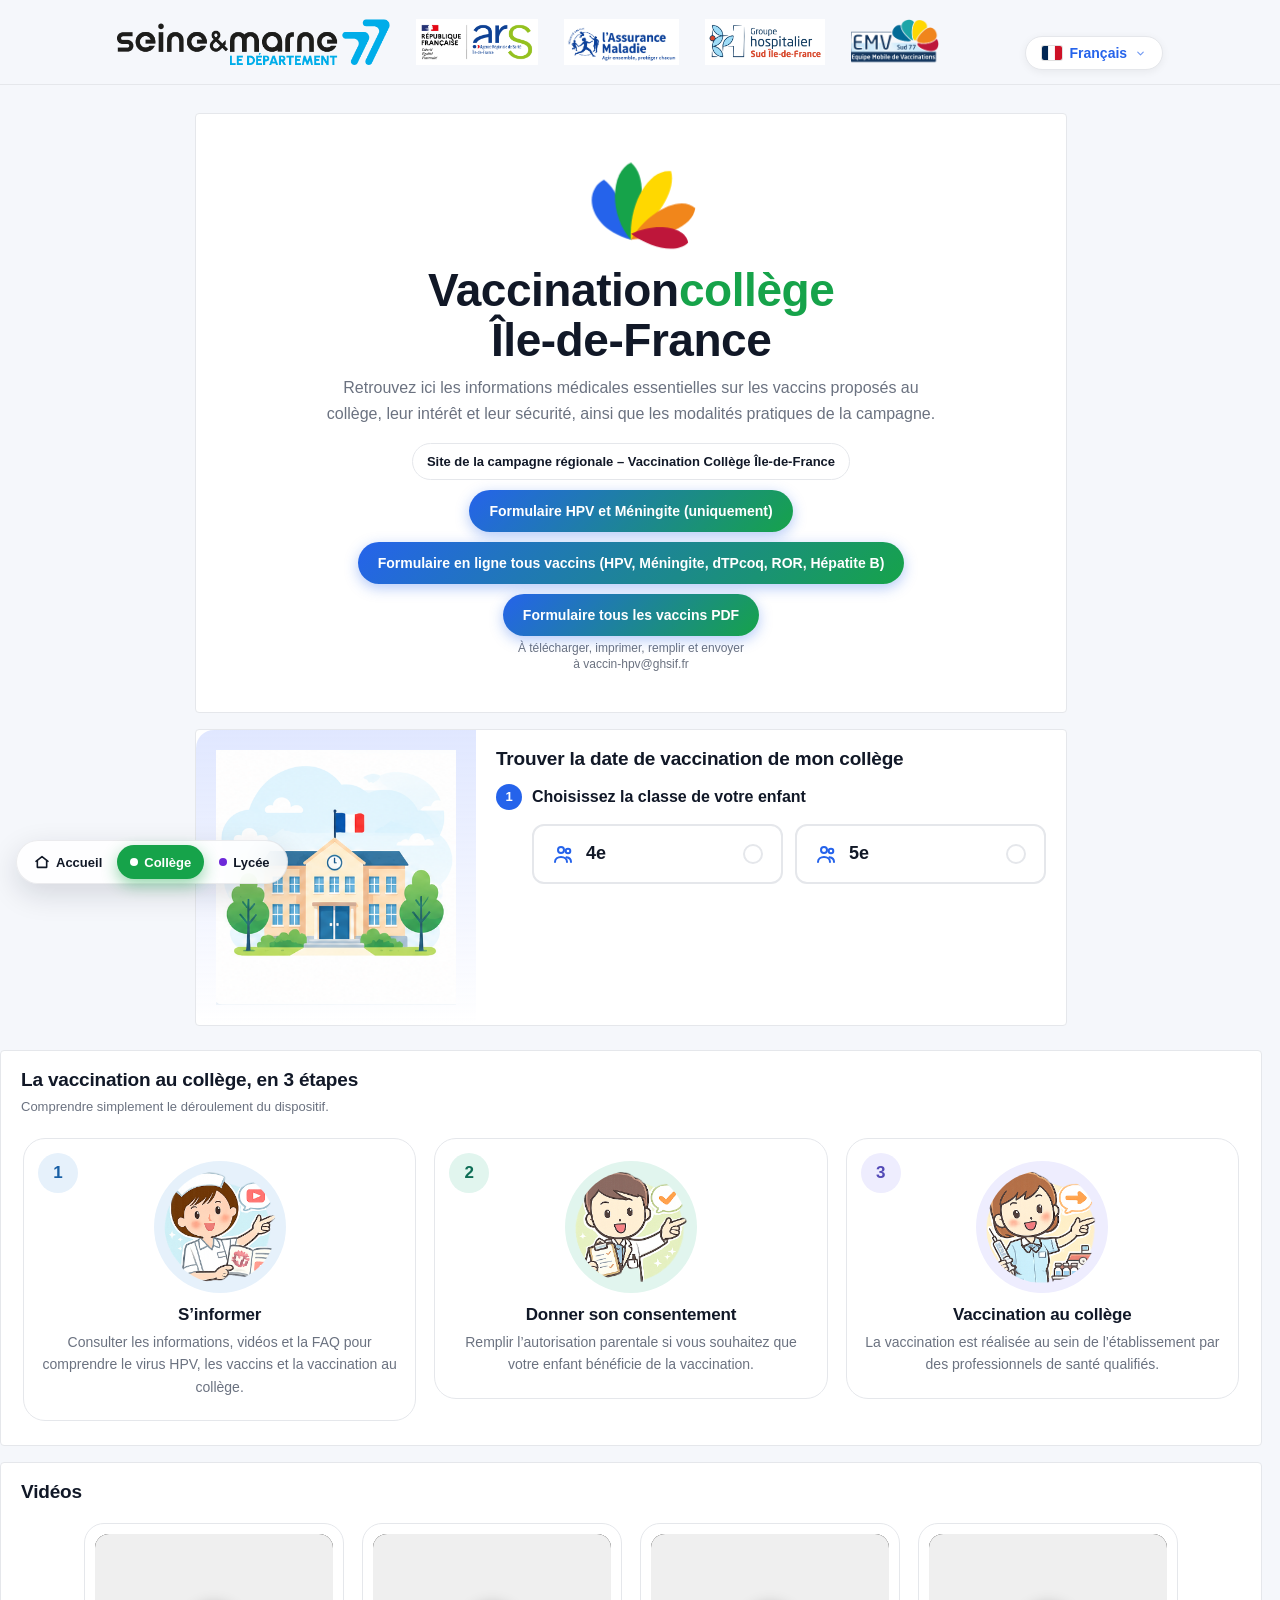
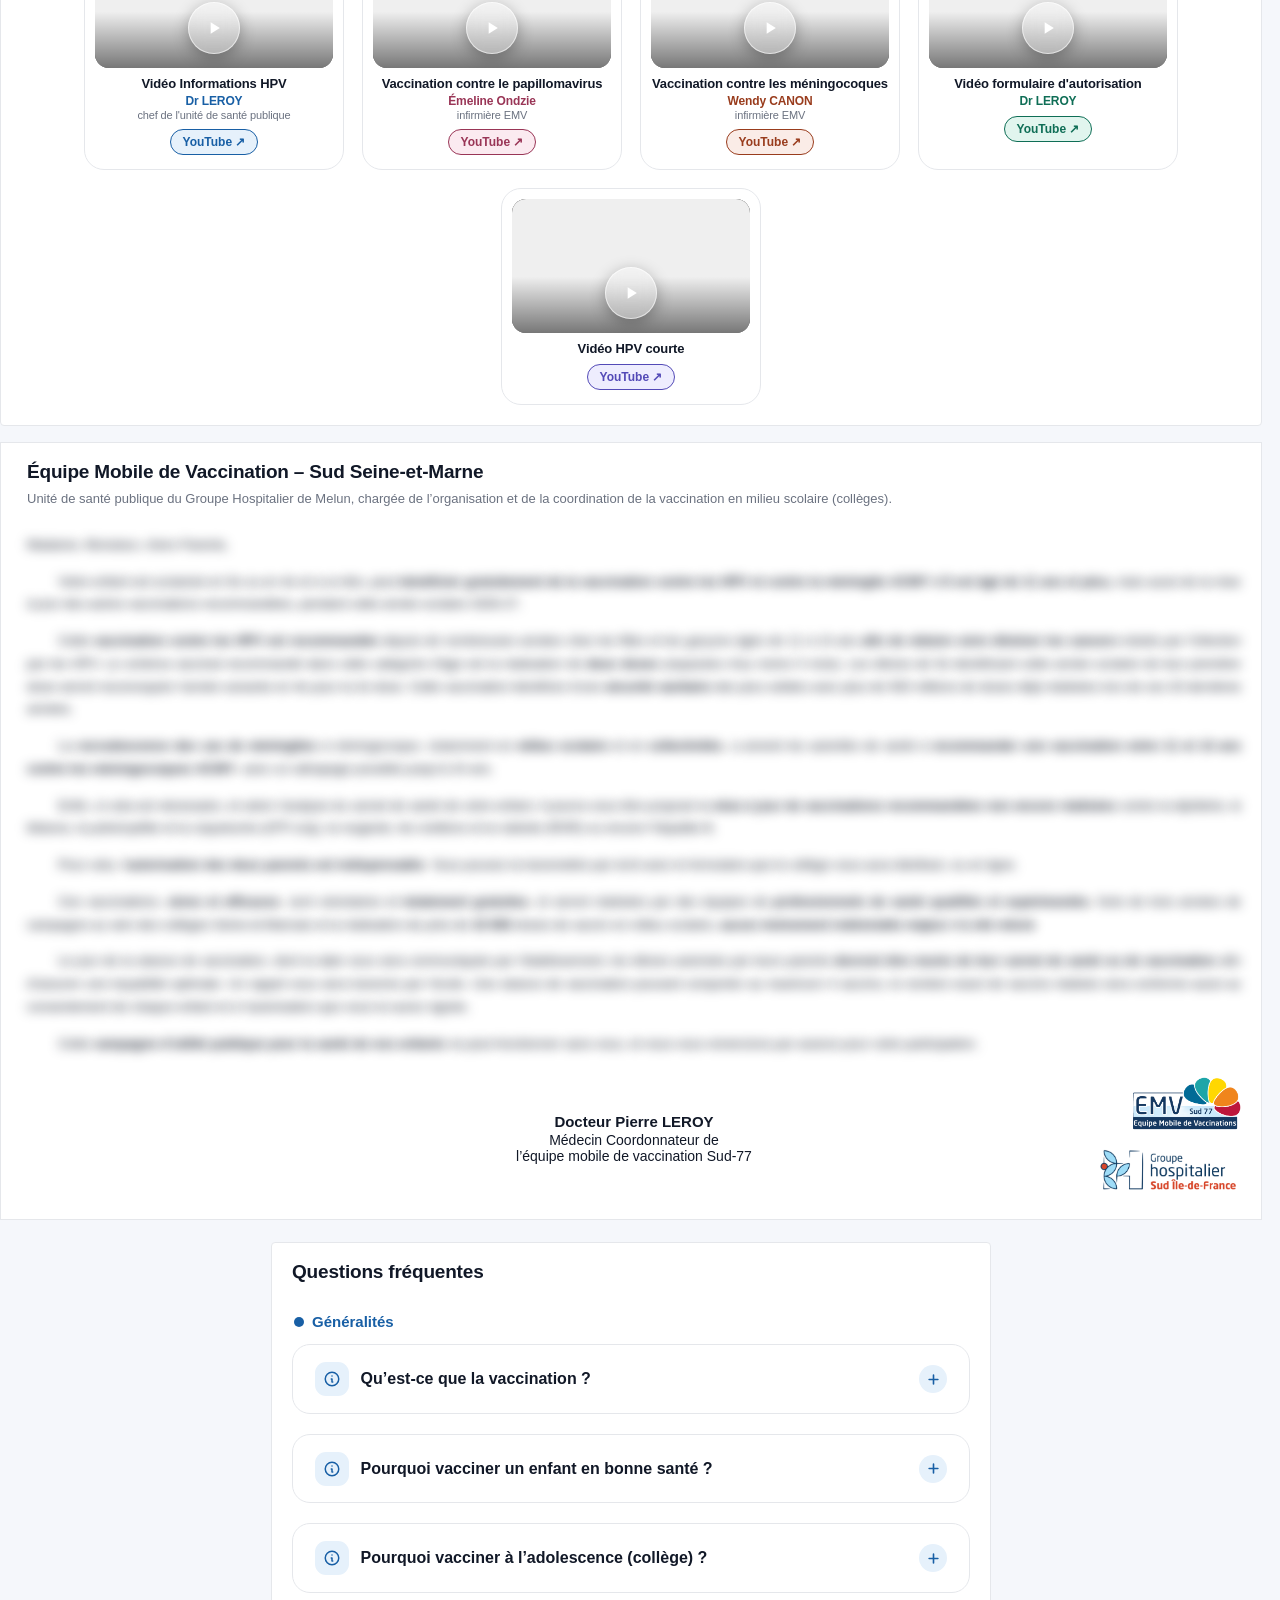
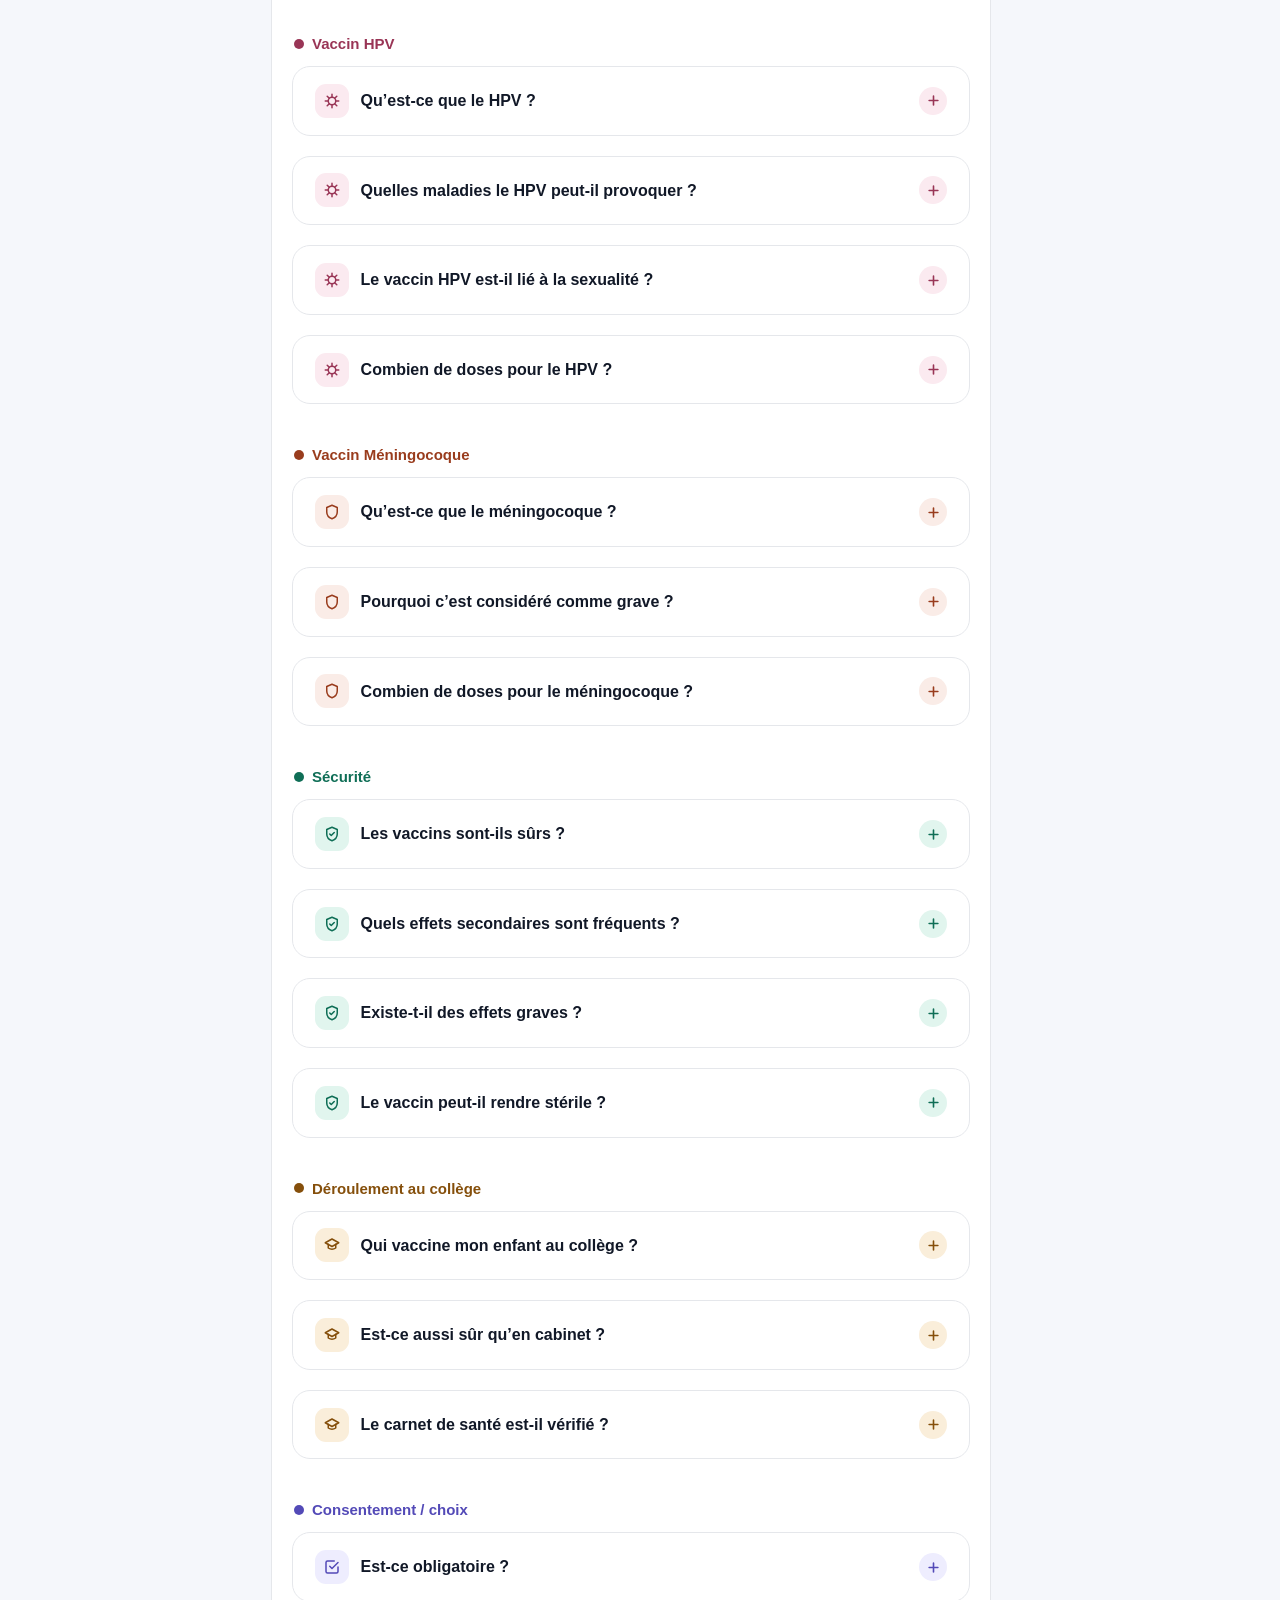
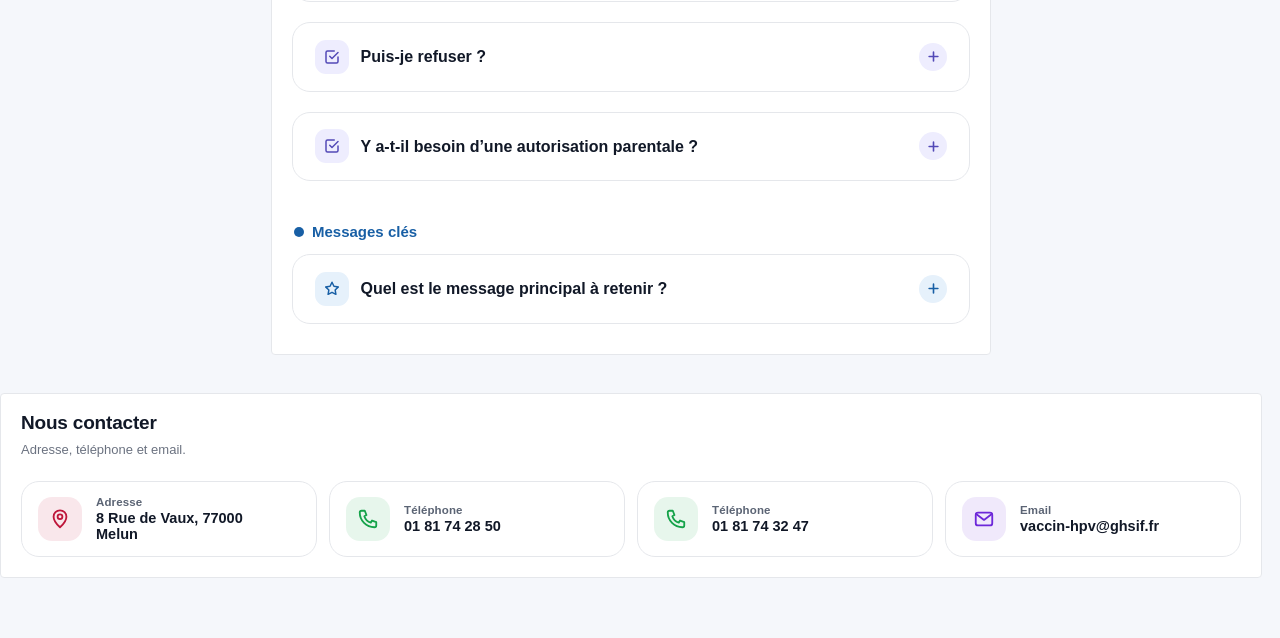
==== college/index.html @ de53e0af "maj" ====
<!DOCTYPE html>
<html lang="fr">
    <head>
        <meta charset="utf-8"/>
        <meta content="width=device-width, initial-scale=1" name="viewport"/>
        <title>Vaccination collège – Île-de-France</title>
        <meta name="description" content="Site officiel d’information de l’Équipe Mobile de Vaccination (EMV) – Campagne de vaccination en milieu scolaire (collèges) en Île-de-France. Ressources sanitaires, documents officiels et informations à destination des familles et des établissements."/>
        <meta name="keywords" content="vaccination, collège, santé publique, équipe mobile de vaccination, EMV, HPV, méningite, ARS, éducation nationale"/>
        <meta name="author" content="Équipe Mobile de Vaccination – Santé publique"/>
        <meta name="robots" content="index, follow"/>
        <meta name="category" content="Health"/>
        <meta name="classification" content="Public Health Information"/>
        <meta name="audience" content="Families, Educational institutions, Health professionals"/>
        <script src="../js/parcours.js?v=20261004-15" data-page="college"></script>
        <script src="../js/entete.js" defer></script>
        <script src="../js/langue.js?v=20261004-2"></script>
        <style>:root { --bg: #f5f7fb; --card: #ffffff; --text: #111827; --muted: #6b7280; --border: #e5e7eb; --primary: #2563eb; --primary-soft: #e0e7ff; --accent: #16a34a; --accent-soft: #dcfce7; --btn: #ffffff; --font-body: -apple-system, "Segoe UI", Roboto, "Helvetica Neue", Arial, sans-serif; --font-display: "Helvetica Neue", Arial, var(--font-body); --font: var(--font-body); } [data-theme="dark"] { --bg: #141c2f;  /* fond général un peu plus clair */ --card: #1a2238;  /* cartes légèrement relevées */ --text: #e5e7eb; --muted: #9ca3af; --border: #1f2937; --primary: #38bdf8; --primary-soft: #0c4a6e; --accent: #22c55e; --accent-soft: #052e1b; --btn: #020617; } body { background: var(--bg); color: var(--text); } .card, details, .search, .select { background: var(--card); color: var(--text); border-color: var(--border); } summary { color: var(--text); } .ans { color: #d1d5db; } .chip, .tag { background: #020617; border-color: var(--border); color: #cbd5f5; } .navItem:hover { background: #020617; border-color: rgba(56,189,248,.25); } .navItem.active { background: var(--primary-soft); border-color: rgba(56,189,248,.35); } .btn.primary { background: var(--primary); border-color: rgba(56,189,248,.45); } .btn.soft { background: var(--accent-soft); border-color: rgba(34,197,94,.35); color: #bbf7d0; } * { box-sizing: border-box; } body { margin: 0; font-family: var(--font); color: var(--text); background: var(--bg); } a { color: inherit; } .layout { display: flex; min-height: 100vh; } /* Sidebar */.sidebar { width: var(--sidebar); padding: 18px 14px; position: sticky; top: 0; height: 100vh; overflow: auto; border-right: 1px solid var(--border); background: linear-gradient(180deg, #ffffff 0%, #fbfcff 100%); } .brand { display: flex; align-items: center; gap: 10px; padding: 10px 10px 14px 10px; } .brandMark { width: 36px; height: 36px; border-radius: 12px; background: var(--primary-soft); display: grid; place-items: center; color: var(--primary); font-weight: 800; border: 1px solid rgba(47,91,255,.18); } .brandName { font-weight: 800; letter-spacing: .2px; } .navTitle { margin: 8px 10px 8px; font-size: 12px; letter-spacing: .08em; text-transform: uppercase; color: var(--muted); } .navList { display: flex; flex-direction: column; gap: 6px; padding: 0 6px 16px; } .navItem { border: 1px solid transparent; padding: 10px 10px; border-radius: 12px; cursor: pointer; color: #1f2937; display: flex; align-items: center; justify-content: space-between; gap: 10px; } .navItem:hover { background: #f4f7ff; border-color: rgba(47,91,255,.14); } .navItem.active { background: var(--primary-soft); border-color: rgba(47,91,255,.22); } .chip { font-size: 12px; padding: 2px 8px; border-radius: 999px; background: #f3f4f6; color: #374151; border: 1px solid var(--border); white-space: nowrap; } .footNote { padding: 12px 10px; color: var(--muted); font-size: 12px; border-top: 1px solid var(--border); margin-top: 10px; } /* Main */.main { flex: 1; padding: 18px; } .topbar { max-width: var(--max); margin: 0 auto 14px; display: flex; align-items: center; justify-content: center; gap: 12px; } .rightBar { display: flex; align-items: center; gap: 10px; flex-wrap: wrap; justify-content: center; } .burger { position: absolute; left: 18px; } .search { display: flex; align-items: center; gap: 10px; padding: 10px 12px; border: 1px solid var(--border); border-radius: 12px; background: #fff; min-width: 260px; } .search input { border: none; outline: none; width: 100%; font-size: 14px; } .container { max-width: var(--max); margin: 0 auto; } .hero { display: block; margin-bottom: 16px; } .card { background: var(--card); border: 1px solid var(--border); border-radius: var(--radius); box-shadow: var(--shadow); } .heroText { padding: 22px; } .kicker { display: inline-flex; align-items: center; gap: 8px; padding: 8px 12px; border-radius: 999px; background: var(--primary-soft); color: var(--primary); font-weight: 800; border: 1px solid rgba(47,91,255,.18); font-size: 12px; letter-spacing: .02em; } h1 { margin: 12px 0 10px; font-size: 46px; line-height: 1.08; letter-spacing: -.02em; } h1 .accent { color: var(--accent); } .subtitle { margin: 0; color: var(--muted); font-size: 16px; line-height: 1.55; max-width: 62ch; } .btnRow { display: flex; gap: 10px; flex-wrap: wrap; margin-top: 16px; justify-content: center; } .btn { display: inline-flex; align-items: center; justify-content: center; padding: 10px 14px; border-radius: 999px; border: 1px solid var(--border); background: #fff; text-decoration: none; font-weight: 800; font-size: 13px; cursor: pointer; transition: transform .05s ease; } .btn:hover { transform: translateY(-1px); } .btn.primary { background: var(--primary); border-color: rgba(47,91,255,.45); color: #fff; } .btn.soft { background: var(--accent-soft); border-color: rgba(255,138,0,.22); color: #7a3a00; } .heroArt { padding: 18px; position: relative; overflow: hidden; } .artBox { height: 100%; border-radius: 16px; background: radial-gradient(circle at 20% 20%, rgba(47,91,255,.15), transparent 45%),
                  radial-gradient(circle at 70% 30%, rgba(255,138,0,.18), transparent 55%),
                  linear-gradient(180deg, #ffffff 0%, #f6f8ff 100%); border: 1px solid rgba(17,24,39,.06); display: flex; align-items: center; justify-content: center; position: relative; min-height: 240px; } .artLabel { position: absolute; bottom: 14px; left: 14px; right: 14px; padding: 10px 12px; border-radius: 14px; background: rgba(255,255,255,.85); border: 1px solid rgba(17,24,39,.08); color: var(--muted); font-size: 12px; } .logoImg { height: 38px; max-width: 220px; object-fit: contain; filter: drop-shadow(0 2px 6px rgba(0,0,0,.12)); margin-bottom: 10px; } /* Sections */.grid { display: grid; grid-template-columns: 1fr; gap: 16px; } .sectionHead { padding: 18px 20px 0; } .sectionTitle { margin: 0; font-size: 16px; font-weight: 900; letter-spacing: .2px; } .sectionDesc { margin: 6px 0 0; color: var(--muted); font-size: 13px; line-height: 1.5; } .sectionBody { padding: 14px 20px 20px; } .resourceGroup { display: flex; flex-wrap: wrap; gap: 10px; } .note { margin-top: 10px; color: var(--muted); font-size: 12px; line-height: 1.55; white-space: pre-wrap; } /* FAQ */.faqMeta { display: flex; align-items: flex-start; justify-content: space-between; gap: 10px; flex-wrap: wrap; } .faqTitle { margin: 0; font-size: 18px; font-weight: 900; } .faqCount { color: var(--muted); font-size: 12px; margin-top: 6px; } .accordion { display: flex; flex-direction: column; gap: 10px; margin-top: 12px; } details { background: #fff; border: 1px solid var(--border); border-radius: 14px; padding: 12px 14px; } summary { cursor: pointer; list-style: none; font-weight: 850; display: flex; align-items: center; justify-content: space-between; gap: 10px; } summary::-webkit-details-marker { display: none; } .ans { color: #374151; font-size: 14px; line-height: 1.6; margin-top: 10px; white-space: pre-wrap; } .tagRow { display: flex; gap: 8px; flex-wrap: wrap; margin-top: 8px; } .tag { font-size: 12px; padding: 2px 8px; border-radius: 999px; background: #f3f4f6; border: 1px solid var(--border); color: #374151; } /* Mobile */.burger { display: none; padding: 10px 12px; border: 1px solid var(--border); border-radius: 12px; background: #fff; font-weight: 800; cursor: pointer; } @media (max-width: 980px){ .hero {  grid-template-columns: 1fr; }  h1 {  font-size: 38px; }  .sidebar {  position: fixed;  left: -320px;  top: 0;  bottom: 0;  z-index: 50;  transition: left .2s ease; }  .sidebar.open {  left: 0; }  .burger {  display: inline-flex; }  .search {  min-width: 200px; } } /* ===== UI adjustments (no sidebar, no search) ===== */.sidebar { display: none !important; } .burger { display: none !important; } .search { display: none !important; } .layout { grid-template-columns: 1fr !important; } .main { padding-left: 0 !important; } .select { padding: 12px 16px !important; border-radius: 14px !important; font-size: 15px !important; min-width: 180px; } /* ===== RTL languages support (Arabic, Pashto, Kurdish) ===== */.rtl { direction: rtl; text-align: right; } .rtl .hero, .rtl .card, .rtl .sectionBody, .rtl .sectionTitle, .rtl .sectionDesc, .rtl p, .rtl li, .rtl .faqQ, .rtl .faqA { text-align: right; } /* ===============================
   THEME FIX – A COLLER ICI
   =============================== */body { background: var(--bg); color: var(--text); } .card, details, .search, .select { background: var(--card) !important; color: var(--text) !important; border: 1px solid var(--border) !important; } summary { color: var(--text) !important; } .ans { color: var(--text) !important; } .btn { background: var(--btn) !important; color: var(--text) !important; border-color: var(--border) !important; } .btn.primary { background: var(--primary) !important; color: #ffffff !important; } .btn.soft { background: var(--accent-soft) !important; color: var(--accent) !important; } .chip, .tag { background: var(--primary-soft) !important; color: var(--text) !important; border-color: var(--border) !important; } details[open] { border-color: var(--primary) !important; } .artBox { background: linear-gradient(
    180deg,
    var(--card) 0%,
    var(--bg) 100%
  ) !important; } /* ===== CONTACT SECTION WIDE ===== */.contactWide { padding-top: 20px; } .contactGrid { display: grid; grid-template-columns: repeat(auto-fit, minmax(240px, 1fr)); gap: 16px; } .contactItem { display: flex; align-items: center; gap: 14px; padding: 18px 18px; border-radius: 18px; background: var(--card); border: 1px solid var(--border); color: var(--text); text-decoration: none; font-weight: 700; transition: background .15s ease, transform .12s ease, box-shadow .15s ease; box-shadow: 0 1px 3px rgba(0,0,0,.04); } .contactItem:hover { background: var(--primary-soft); transform: translateY(-2px); box-shadow: 0 8px 20px rgba(0,0,0,.08); } .contactIconBadge { width: 44px; height: 44px; min-width: 44px; border-radius: 50%; background: var(--primary-soft); display: flex; align-items: center; justify-content: center; flex-shrink: 0; } .contactLabel { display: block; font-size: 11px; font-weight: 700; text-transform: uppercase; letter-spacing: .04em; color: var(--muted); margin-bottom: 2px; } .contactIcon { font-size: 20px; } .contactText { line-height: 1.35; } /* ===== SCHÉMA : Vaccination en 3 étapes ===== */.stepsContainer { display: flex; flex-direction: column; gap: 14px; } .stepItem { display: flex; align-items: flex-start; gap: 14px; padding: 16px; border-radius: 16px; background: var(--card); border: 1px solid var(--border); } /* ===== VISIBILITÉ FORCÉE DES ÉTAPES ===== */.stepItem { background: var(--card) !important; opacity: 1 !important; } .stepItem:hover { background: var(--primary-soft); cursor: pointer; } .stepNumber { width: 36px; height: 36px; border-radius: 999px; background: var(--primary); color: #fff; font-weight: 900; display: flex; align-items: center; justify-content: center; flex-shrink: 0; } .stepTitle { font-weight: 900; font-size: 15px; margin-bottom: 4px; } .stepText { font-size: 13px; line-height: 1.5; color: var(--muted); } /* ===== AFFICHAGE DES BOUTONS PAR ÉTAPE ===== */.stepTextWrap { flex: 1; min-width: 0; }
.stepActions {
  max-height: 0;
  overflow: hidden;
  opacity: 0;
  margin-top: 12px;
  padding: 14px;
  border-radius: 14px;
  background: var(--card);
  border: 1px solid var(--border);
  transition: max-height .35s ease, opacity .3s ease;
}
.stepActions.active { opacity: 1; }
.stepActions .resourceGroup { display: flex; flex-wrap: wrap; gap: 10px; } /* ===== HERO CENTRÉ (titre, texte, boutons) ===== */.heroText { text-align: center; } .heroText .btnRow { justify-content: center; } #heroBtns { flex-direction: column; align-items: center; } .heroText .kicker { margin-left: auto; margin-right: auto; } /* ===== HERO : centrage du sous-titre ===== */#heroSubtitle { text-align: center; margin-left: auto; margin-right: auto; max-width: 70ch; } /* ===== MASQUAGE DES BOUTONS DANS INTRO ===== */#introBody .resourceGroup, #introBody .btn { display: none !important; } /* ===== MASQUAGE TITRE MÉNINGITE DANS INTRO ===== */#introBody > div[style*="font-weight"] { display: none !important; } /* ===== PULSE VISUEL DES ÉTAPES (INCITATION AU CLIC) ===== */.stepItem { position: relative; transition: box-shadow 0.3s ease, transform 0.3s ease; } .stepItem.pulse { box-shadow: 0 0 0 0 rgba(56, 189, 248, 0.6); animation: stepPulse 1.2s ease-out; } @keyframes stepPulse { 0% {  box-shadow: 0 0 0 0 rgba(56, 189, 248, 0.6);  transform: scale(1); }  60% {  box-shadow: 0 0 0 10px rgba(56, 189, 248, 0);  transform: scale(1.015); }  100% {  box-shadow: 0 0 0 0 rgba(56, 189, 248, 0);  transform: scale(1); } } /* ===== AJUSTEMENT MOBILE ===== */@media (max-width: 768px) { .stepItem.pulse {  animation-duration: 1.4s; } } /* ===== FIX TAILLE + POSITION ICONES ÉTAPES ===== */.stepItem { display: flex; align-items: flex-start; gap: 14px; } .stepIllustration { width: 56px; height: 56px; min-width: 56px; max-width: 56px; object-fit: contain; flex-shrink: 0; }
.stepIllustration {
  width: 56px;
  height: 56px;
  min-width: 56px;
  max-width: 56px;
  object-fit: contain;
  flex-shrink: 0;
}

/* ===== AUTORISER LA BARRE DE RECHERCHE PLANNING ===== */
#scheduleSearchSection .search {
  display: flex !important;
}
/* ===== BARRE DE RECHERCHE PLANNING – STYLE PILULE ===== */
#scheduleSearchSection .search {
  padding: 16px 22px !important;
  border-radius: 999px !important;
  min-height: 56px;
  box-shadow: 0 4px 14px rgba(0,0,0,0.06);
}

#scheduleSearchSection .search input {
  font-size: 16px;
  padding: 6px 0;
}

/* ===== MASQUAGE TEMPORAIRE DU TOGGLE THÈME ===== */
#themeToggle {
  display: none !important;
}
/* ===== FIX NUMÉROS TÉLÉPHONE EN RTL ===== */
.rtl .contactItem,
.rtl .contactItem * {
  direction: ltr !important;
  unicode-bidi: isolate;
  text-align: left;
}

/* ===== BARRE DE PROGRESSION DE DÉFILEMENT ===== */
#scrollProgress {
  position: fixed;
  top: 0;
  left: 0;
  height: 3px;
  width: 0%;
  background: var(--primary);
  z-index: 9999;
  transition: width .12s linear;
}

/* ===== APPARITION AU DÉFILEMENT ===== */
.reveal {
  opacity: 0;
  transform: translateY(18px);
  transition: opacity .6s ease, transform .6s ease;
}
.reveal.visible {
  opacity: 1;
  transform: none;
}

/* ===== SURVOL RENFORCÉ BOUTONS / CARTES / LANGUES ===== */
.btn { transition: transform .15s ease, box-shadow .15s ease; }
.btn:hover { transform: translateY(-3px); box-shadow: 0 8px 20px rgba(0,0,0,.14); }

/* ===== BOUTON ANIMÉ : FORMULAIRE D'AUTORISATION EN LIGNE ===== */
.btn-cta-animated {
  background: linear-gradient(135deg, var(--primary), var(--accent)) !important;
  color: #fff !important;
  border: none !important;
  font-size: 14px !important;
  padding: 13px 20px !important;
  box-shadow: 0 4px 14px rgba(37,99,235,.35);
  animation: ctaPulse 2.2s ease-in-out infinite;
  position: relative;
}
.btn-cta-animated:hover {
  animation-play-state: paused;
  transform: translateY(-3px) scale(1.03);
  box-shadow: 0 10px 24px rgba(37,99,235,.45);
}
@keyframes ctaPulse {
  0%, 100% { box-shadow: 0 4px 14px rgba(37,99,235,.35), 0 0 0 0 rgba(37,99,235,.35); }
  50% { box-shadow: 0 4px 18px rgba(37,99,235,.45), 0 0 0 8px rgba(37,99,235,0); }
}
@media (prefers-reduced-motion: reduce) {
  .btn-cta-animated { animation: none; }
}
.card { transition: box-shadow .3s ease; }
.card:hover { box-shadow: 0 10px 28px rgba(0,0,0,.08); }

/* ===== TRANSITION DOUCE AU CHANGEMENT DE LANGUE ===== */
.main { transition: opacity .22s ease; }
.main.langFade { opacity: .15; }

/* ===== FRISE DE PROGRESSION DES 3 ÉTAPES ===== */
.stepsContainer { position: relative; }
.stepsContainer::before {
  content: '';
  position: absolute;
  left: 104px;
  top: 34px;
  bottom: 34px;
  width: 2px;
  background: var(--border);
  transform: scaleY(0);
  transform-origin: top;
  transition: transform 1s ease;
  z-index: 0;
}
.stepsContainer.lineDrawn::before { transform: scaleY(1); }
.stepNumber { position: relative; z-index: 1; }
.stepItem:hover { animation: stepPulse .6s ease-out; }

/* ===== COCHE DE PROGRESSION SUR ÉTAPE OUVERTE ===== */
.stepItem.done .stepNumber { background: var(--accent); }
.stepItem.done .stepNumber::after {
  content: '✓';
  position: absolute;
  top: -6px;
  right: -6px;
  width: 16px;
  height: 16px;
  border-radius: 999px;
  background: #fff;
  color: var(--accent);
  font-size: 10px;
  font-weight: 900;
  display: flex;
  align-items: center;
  justify-content: center;
  box-shadow: 0 1px 4px rgba(0,0,0,.25);
  animation: popIn .3s ease;
}
@keyframes popIn { from { transform: scale(0); opacity: 0; } to { transform: scale(1); opacity: 1; } }

/* ===== ACCORDÉON FAQ FLUIDE ===== */
.accordion { align-items: flex-start; }
.accordion details { width: auto; max-width: 100%; min-width: 260px; }
.accordion .chev {
  display: inline-block;
  transition: transform .25s ease;
  margin-left: 8px;
}
.accordion details[open] .chev { transform: rotate(180deg); }
.accordion .ans {
  max-height: 0;
  overflow: hidden;
  opacity: 0;
  margin-top: 10px;
  transition: max-height .35s ease, opacity .3s ease;
}
.accordion .ans.open { opacity: 1; }
.accordion .ans { color: var(--muted) !important; font-weight: 400; }
.accordion summary { font-weight: 800; }
@keyframes searchHighlight {
  0% { background: var(--primary-soft); }
  100% { background: transparent; }
}
.accordion details.searchHit summary { animation: searchHighlight 1s ease; }

/* ===== VIDÉOS INTÉGRÉES (lecture directe, hébergées sur YouTube) ===== */
.videoGrid { display: flex; flex-wrap: wrap; gap: 18px; justify-content: center; }
.videoCard { width: 260px; text-align: center; }
.videoFrame {
  position: relative;
  width: 100%;
  border-radius: 14px;
  overflow: hidden;
  background: #000;
  box-shadow: 0 4px 14px rgba(0,0,0,.14);
}
.videoFrame { aspect-ratio: 16 / 9; }
.videoFrame iframe { position: absolute; inset: 0; width: 100%; height: 100%; border: 0; }
.videoThumb {
  position: absolute;
  inset: 0;
  width: 100%;
  height: 100%;
  border: 0;
  padding: 0;
  cursor: pointer;
  background-size: cover;
  background-position: center;
  display: flex;
  align-items: flex-end;
  justify-content: center;
  padding-bottom: 14px;
}
.videoThumb::before {
  content: '';
  position: absolute;
  inset: 0;
  background: linear-gradient(to top, rgba(0,0,0,.5) 0%, rgba(0,0,0,0) 42%);
}
.playGlass {
  position: relative;
  z-index: 1;
  width: 52px;
  height: 52px;
  border-radius: 999px;
  display: flex;
  align-items: center;
  justify-content: center;
  background: rgba(255,255,255,.25);
  backdrop-filter: blur(8px);
  -webkit-backdrop-filter: blur(8px);
  border: 1px solid rgba(255,255,255,.6);
  color: #fff;
  box-shadow: 0 4px 16px rgba(0,0,0,.3);
  transition: transform .15s ease, background-color .15s ease;
}
.videoThumb:hover .playGlass, .videoThumb:focus-visible .playGlass {
  transform: scale(1.08);
  background: rgba(255,255,255,.4);
}
.videoTitle { margin-top: 8px; font-size: 13px; font-weight: 800; }
.videoPresenter { font-size: 12px; font-weight: 700; color: var(--primary); margin-top: 3px; }
.videoRole { font-size: 11px; font-weight: 500; color: var(--muted); margin-top: 1px; }
.videoLink { display: inline-block; margin-top: 4px; font-size: 12px; color: var(--primary); text-decoration: none; font-weight: 700; }
@media (max-width: 768px) {
  .videoCard { width: 100%; }
  .resourceGroup { flex-direction: column; align-items: stretch; }
  .resourceGroup .btn { width: 100%; box-sizing: border-box; text-align: center; border-radius: 14px; padding: 12px 16px; line-height: 1.4; }
}
html { scroll-behavior: smooth; }

/* ===== BOUTON FLOTTANT (mobile/tablette pendant le défilement) ===== */
#floatingCta {
  position: fixed;
  bottom: 18px;
  right: 18px;
  z-index: 999;
  display: none;
  align-items: center;
  justify-content: center;
  border-radius: 999px;
  padding: 14px 18px;
  box-shadow: 0 10px 24px rgba(0,0,0,.2);
  font-size: 13px;
  text-decoration: none;
}
@media (max-width: 980px) {
  #floatingCta { display: inline-flex; }
}

/* =====================================================================
   REFONTE VISUELLE — identité teal / doré, mise en page éditoriale
   ===================================================================== */

/* ----- Structure générale, respiration ----- */
:root {
  --radius: 4px;
  --shadow: none;
  --max: 880px;
  --sidebar: 0px;
}
.main { padding: 28px 18px 60px; }
.container { padding: 0 4px; }
.grid { gap: 22px; }
h1, .sectionTitle, .faqTitle, .stepTitle, .brandName, .videoTitle, .contactTitle {
  font-family: var(--font-display);
  letter-spacing: -.01em;
}
.sectionTitle, .faqTitle, .contactTitle { font-size: 19px; font-weight: 700; }
.subtitle, .sectionDesc, .stepText, .ans { line-height: 1.6; }

/* ----- Empêche tout défilement horizontal, quelle qu'en soit la cause ----- */
html, body { overflow-x: hidden; max-width: 100%; }

/* ----- Lecture progressive du texte du médecin, au fil du défilement ----- */
#introBody .note.scrollReadText { font-size: 15px; line-height: 1.75; }
.fadeWord { color: #d5d9e0; transition: color .3s ease; }
.fadeWord.lit { color: var(--text); font-weight: 600; }
.fadeWord.counterNum { color: var(--primary) !important; font-weight: 800; }

/* ----- Hero simple, fond blanc comme le reste du site ----- */
.heroText { padding: 40px 32px; }

/* ----- Animation d'apparition du titre du site (déclenchée une fois le texte injecté) ----- */
@keyframes heroTitleReveal {
  from { clip-path: inset(0 0 100% 0); transform: translateY(10px); }
  to { clip-path: inset(0 0 0% 0); transform: translateY(0); }
}
@keyframes heroFadeUp {
  from { opacity: 0; transform: translateY(8px); }
  to { opacity: 1; transform: translateY(0); }
}
#heroTitle.heroAnimate { animation: heroTitleReveal .9s cubic-bezier(.22,1,.36,1) both; }
#heroSubtitle.heroAnimate { animation: heroFadeUp .7s ease .2s both; }

/* ----- Accordéon FAQ : structure et mécanisme repris du site USP ----- */
#faqCard { max-width: 720px; margin-left: auto; margin-right: auto; }

/* ===== Mise en page à deux colonnes : illustration + contenu ===== */
.scheduleLayout { display: grid; grid-template-columns: 280px 1fr; gap: 0; align-items: stretch; }
.scheduleIllustration { display: flex; align-items: center; justify-content: center; padding: 20px; background: linear-gradient(180deg, var(--primary-soft), transparent); border-radius: 18px 0 0 18px; }
.scheduleIllustration img { max-width: 100%; height: auto; display: block; }
.scheduleMain { min-width: 0; }
@media (max-width: 760px) {
  .scheduleLayout { grid-template-columns: 1fr; }
  .scheduleIllustration { border-radius: 18px 18px 0 0; padding: 16px; }
  .scheduleIllustration img { max-height: 160px; }
}

/* ===== Pastilles numérotées des étapes ===== */
.scheduleStepLine { display: flex; align-items: center; gap: 10px; margin-bottom: 14px; }
.scheduleStepNum { width: 26px; height: 26px; min-width: 26px; border-radius: 50%; background: var(--primary); color: #fff; font-weight: 900; font-size: 13px; display: flex; align-items: center; justify-content: center; }
.gradeQuestion { font-size: 16px; font-weight: 900; color: var(--text); }

/* ===== Boutons 4e / 5e : bordure + rond radio (style de la maquette) ===== */
.gradeButtons { display: flex; gap: 12px; flex-wrap: wrap; margin-left: 36px; }
.gradeCard { flex: 1; min-width: 140px; display: flex; align-items: center; gap: 10px; padding: 16px 18px; border-radius: 12px; border: 2px solid var(--border); background: var(--card); color: var(--text); font-size: 18px; font-weight: 900; cursor: pointer; transition: background .15s ease, border-color .15s ease, transform .1s ease; }
.gradeCard .gradeIcon { width: 24px; height: 24px; flex-shrink: 0; color: #2563eb; }
.gradeCard:hover { border-color: var(--primary); transform: translateY(-1px); }
.gradeCard.selected { background: var(--primary-soft); border-color: var(--primary); }
.gradeRadio { width: 20px; height: 20px; min-width: 20px; margin-left: auto; border-radius: 50%; border: 2px solid var(--border); position: relative; }
.gradeCard.selected .gradeRadio { border-color: var(--primary); }
.gradeCard.selected .gradeRadio::after { content: ''; position: absolute; inset: 3px; border-radius: 50%; background: var(--primary); }
.scheduleSearchZone { margin-top: 20px; margin-left: 36px; }
@media (max-width: 480px) {
  .gradeCard { min-width: 0; padding: 16px 14px; font-size: 16px; }
  .gradeButtons, .scheduleSearchZone { margin-left: 0; }
}

/* ===== Barre de recherche + bouton Rechercher ===== */
.scheduleBar { display: flex; gap: 10px; align-items: stretch; }
.scheduleSearchBtn { border-radius: 12px; padding: 0 22px; font-weight: 800; white-space: nowrap; }

.scheduleSearchWrap { flex: 1; display: flex; align-items: center; gap: 10px; padding: 0 16px; min-width: 160px; border: 1px solid var(--border); border-radius: 12px; background: var(--card); }
.scheduleSearchWrap input { border: none; outline: none; width: 100%; font-size: 14px; background: transparent; color: var(--text); padding: 14px 0; }
.scheduleSearchWrap input:focus { outline: none; box-shadow: none; }
.scheduleSearchWrap:focus-within { border-color: var(--primary); box-shadow: 0 0 0 3px rgba(37,99,235,.15); }
@media (max-width: 640px) {
  .scheduleBar { flex-direction: column; }
}

/* ===== Alignement du selecteur de langue ===== */
.acc { width: 100%; border-radius: 20px 20px 20px 6px; background: var(--primary-soft); border: 1px solid transparent; margin: 0 0 10px; overflow: hidden; transition: background-color .3s ease, box-shadow .3s ease; }
.acc.ouverte { background: var(--card); box-shadow: 0 0 0 2px var(--primary) inset, 0 16px 36px -24px rgba(37,99,235,.45); }
[data-theme="dark"] .acc.ouverte { box-shadow: 0 0 0 2px var(--primary) inset, 0 16px 36px -24px rgba(56,189,248,.5); }
.acc h3 { margin: 0; font-size: 1rem; }
.acc button { all: unset; box-sizing: border-box; display: flex; width: 100%; align-items: center; gap: 12px; padding: 1.05rem 1.35rem; cursor: pointer; font-weight: 800; line-height: 1.35; color: var(--text); }
.acc button > span:first-child { flex: 1; min-width: 0; }
.acc button .chip { flex: none; }
.acc button:focus-visible { outline: 3px solid var(--primary); outline-offset: 2px; }
.acc .signe { flex: none; width: 28px; height: 28px; border-radius: 50%; background: var(--primary-soft); color: var(--primary); display: grid; place-items: center; transition: transform .45s cubic-bezier(.22,1,.36,1), background-color .3s ease, color .3s ease; }
.acc .signe svg { width: 15px; height: 15px; }
.acc.ouverte .signe { transform: rotate(45deg); background: var(--primary); color: #fff; }
.acc .corps { display: grid; grid-template-rows: 0fr; transition: grid-template-rows .45s cubic-bezier(.22,1,.36,1); }
.acc.ouverte .corps { grid-template-rows: 1fr; }
.acc .corps > div { overflow: hidden; }
.acc .corps .faqAns { max-height: none; opacity: 1; margin: 0 16px 16px; color: var(--text); font-size: 14px; line-height: 1.6; white-space: pre-wrap; }
.faqInlineLink { font-weight: 800; color: var(--primary); text-decoration: underline; cursor: pointer; }
.acc.searchHit { box-shadow: 0 0 0 2px var(--primary); }
@media (prefers-reduced-motion: reduce) {
  .acc .corps, .acc .signe { transition: none; }
}

/* ----- Éventail décoratif au-dessus du titre (mécanisme repris du site USP) ----- */
.eventail { display: block; width: 120px; max-width: 120px; height: auto; margin: 0 auto 6px; overflow: visible; }
.eventail .p { transform-box: view-box; transform-origin: 210px 300px; opacity: 0; }
.eventail.ouvert .p { animation: eventailOuvre .9s cubic-bezier(.22,1,.36,1) both; }
.eventail.ouvert .p1 { animation-delay: .15s; }
.eventail.ouvert .p2 { animation-delay: .27s; }
.eventail.ouvert .p3 { animation-delay: .39s; }
.eventail.ouvert .p4 { animation-delay: .51s; }
.eventail.ouvert .p5 { animation-delay: .63s; }
.eventail .tout { transform-box: view-box; transform-origin: 210px 300px; }
.eventail.ouvert .tout { animation: eventailRespire 7s ease-in-out 1.8s infinite; }
@keyframes eventailOuvre {
  from { opacity: 0; transform: rotate(-70deg) scale(.4); }
  to   { opacity: 1; transform: none; }
}
@keyframes eventailRespire {
  0%, 100% { transform: rotate(0); }
  50%      { transform: rotate(2.5deg); }
}
@media (prefers-reduced-motion: reduce) {
  .eventail .p { opacity: 1; transform: none; animation: none; }
  .eventail.ouvert .tout { animation: none; }
}

/* ----- Effet d'ouverture du titre : chaque partie du texte "s'ouvre" comme les pétales
   d'un éventail (rotation + zoom + fondu), en cascade, au lieu d'une forme graphique ----- */
.titleChunk { display: inline-block; opacity: 0; transform-origin: 50% 100%; }
.titleChunk.chunkOuvert { animation: titleChunkOuvre .8s cubic-bezier(.22,1,.36,1) both; }
@keyframes titleChunkOuvre {
  from { opacity: 0; transform: rotate(-18deg) scale(.6) translateY(10px); }
  to   { opacity: 1; transform: none; }
}
@media (prefers-reduced-motion: reduce) {
  .titleChunk { opacity: 1; transform: none; animation: none; }
}

/* ----- Effet d'ouverture du site : le titre glisse depuis la gauche, une seule fois ----- */
@keyframes heroTitleFirstReveal {
  from { opacity: 0; transform: translateX(-48px); }
  to   { opacity: 1; transform: translateX(0); }
}
#heroTitle.heroFirstReveal { animation: heroTitleFirstReveal 1s cubic-bezier(.22,1,.36,1) both; }
.rtl #heroTitle.heroFirstReveal { animation-name: heroTitleFirstRevealRTL; }
@keyframes heroTitleFirstRevealRTL {
  from { opacity: 0; transform: translateX(48px); }
  to   { opacity: 1; transform: translateX(0); }
}

/* ----- Les autres blocs restent plats et calmes, différenciés sans ombre ----- */
.card { box-shadow: none; }
#stepsCard, #videosCard, #faqCard, #contactCard { border: 1px solid var(--border); border-radius: var(--radius); }

/* ----- Le message du médecin devient un bloc éditorial, pas une carte ----- */
#introCard {
  background: transparent;
  border: none;
  border-left: 3px solid var(--primary);
  border-radius: 0;
  box-shadow: none;
  padding-left: 26px;
}
#introCard .sectionHead, #introCard .sectionBody { padding-left: 0; }
#introBody { position: relative; }
#introBody::before {
  content: '\201C';
  position: absolute;
  left: -34px;
  top: -18px;
  font-family: var(--font-display);
  font-size: 72px;
  line-height: 1;
  color: var(--primary-soft);
  z-index: 0;
}
@media (max-width: 720px) {
  #introCard { padding-left: 16px; }
  #introBody::before { display: none; }
}

/* ----- Boutons et liens : retour tactile discret, pas de "lift" générique ----- */
.btn { transition: background-color .15s ease, color .15s ease, border-color .15s ease; }
.btn:hover { background-color: var(--primary-soft); }
.heroText .btn:hover { background: var(--accent-soft); }
/* ----- Focus clavier visible partout (accessibilité) ----- */
a:focus-visible, button:focus-visible, input:focus-visible, .btn:focus-visible,
.stepItem:focus-visible, summary:focus-visible {
  outline: 3px solid var(--accent);
  outline-offset: 2px;
}

/* ----- Apparition simple et unique à l'arrivée (pas de mouvement répété) ----- */
.reveal { opacity: 0; transform: translateY(14px); transition: opacity .6s ease, transform .6s ease; }
.reveal.visible { opacity: 1; transform: none; }

/* =====================================================================
   EN-TÊTE DU SITE : logos institutionnels + sélecteur de langue
   Bloc unique, écrit à neuf, aucune règle historique réutilisée.
===================================================================== */
.siteHeader {
  background: var(--bg);
  border-bottom: 1px solid var(--border);
  position: relative;
  z-index: 100;
}
.siteHeaderInner {
  max-width: 1200px;
  margin: 0 auto;
  padding: 14px 24px;
  display: flex;
  align-items: center;
  justify-content: center;
  flex-wrap: wrap;
  gap: 48px;
}
.headerLogos {
  display: flex;
  align-items: center;
  gap: 28px;
  flex-wrap: wrap;
}
.headerLogos a { display: inline-flex; transition: opacity .15s ease; }
.headerLogos a:hover, .headerLogos a:focus-visible { opacity: .75; }
.headerLogos img {
  height: 56px;
  width: auto;
  max-width: 160px;
  object-fit: contain;
  display: block;
}
.headerLangPicker {
  display: flex;
  flex-direction: column;
  align-items: flex-end;
  gap: 4px;
}
.headerLangHint {
  font-size: 16px;
  font-weight: 800;
  letter-spacing: .01em;
  transition: opacity .3s ease;
  background-repeat: no-repeat;
  -webkit-background-clip: text;
  background-clip: text;
  -webkit-text-fill-color: transparent;
  color: transparent;
}
.langDropdown { position: relative; }
.langDropdownBtn {
  display: flex;
  align-items: center;
  gap: 8px;
  padding: 8px 16px;
  border-radius: 999px;
  border: 1px solid var(--border);
  background: var(--card);
  color: var(--primary);
  font-weight: 700;
  font-size: 14px;
  cursor: pointer;
  box-shadow: 0 2px 8px rgba(0,0,0,.06);
}
.langDropdownFlag {
  width: 20px;
  height: 14px;
  object-fit: cover;
  border-radius: 2px;
  box-shadow: 0 0 0 1px rgba(0,0,0,.12);
  flex-shrink: 0;
  display: block;
}
.langDropdownChevron { width: 11px; height: 11px; opacity: .65; flex-shrink: 0; }
.langDropdownPanel {
  position: absolute;
  top: calc(100% + 8px);
  right: 0;
  background: var(--card);
  border: 1px solid var(--border);
  border-radius: 14px;
  box-shadow: 0 20px 50px rgba(0,0,0,.2);
  padding: 10px;
  display: grid;
  grid-template-columns: repeat(2, minmax(150px, 1fr));
  gap: 4px;
  max-height: 70vh;
  overflow-y: auto;
  width: max-content;
  max-width: 92vw;
  z-index: 200;
}
.langDropdownPanel[hidden] { display: none; }
.langDropdownOption {
  display: flex;
  align-items: center;
  gap: 8px;
  padding: 8px 10px;
  border-radius: 10px;
  border: 1px solid transparent;
  background: none;
  color: var(--text);
  cursor: pointer;
  font-size: 13px;
  font-weight: 600;
  text-align: left;
  white-space: nowrap;
  width: 100%;
}
.langDropdownOption:hover { background: var(--primary-soft); }
.langDropdownOption.active { border-color: var(--primary); background: var(--primary-soft); }
.langDropdownCheck { width: 14px; flex-shrink: 0; color: var(--primary); font-weight: 900; font-size: 13px; }
.langDropdownOptionFlag {
  width: 18px;
  height: 12px;
  object-fit: cover;
  border-radius: 2px;
  box-shadow: 0 0 0 1px rgba(0,0,0,.12);
  flex-shrink: 0;
  display: block;
}
@media (max-width: 768px) {
  .siteHeaderInner { flex-direction: column; align-items: center; text-align: center; }
  .headerLogos { justify-content: center; }
  .headerLangPicker { align-items: center; }
  .langDropdownPanel { right: auto; left: 50%; transform: translateX(-50%); }
}

/* ----- Frise des 3 étapes pilotée par le défilement ----- */
.stepsContainer::before {
  transform: scaleY(var(--lineProgress, 0));
  transition: transform .05s linear;
  background: var(--primary);
}
.stepItem { opacity: .5; filter: saturate(.6); transition: opacity .4s ease, filter .4s ease; }
.stepItem.lit { opacity: 1; filter: none; }
.stepItem:hover { animation: stepPulse .6s ease-out; box-shadow: 0 0 0 2px var(--primary-soft) inset; }

/* ----- Accessibilité : respect des préférences système ----- */
@media (prefers-reduced-motion: reduce) {
  *, *::before, *::after { animation-duration: .001ms !important; animation-iteration-count: 1 !important; transition-duration: .001ms !important; scroll-behavior: auto !important; }
  .reveal { opacity: 1 !important; }
  .stepItem { opacity: 1 !important; filter: none !important; }
  .stepsContainer::before { transform: scaleY(1) !important; }
  .fadeWord { color: var(--text) !important; }
}

/* ===== FLECHE AU SURVOL DES LIENS DE CONTACT ===== */
.contactItem { justify-content: space-between; }
.contactArrow { width: 18px; height: 18px; margin-left: 8px; opacity: 0; transform: translateX(-4px); transition: opacity .2s ease, transform .2s ease; flex-shrink: 0; color: var(--primary); }
.contactItem:hover .contactArrow { opacity: .85; transform: translateX(0); }
/* ===== FAQ : titres de rubrique ===== */
.faqSectionHead { margin: 22px 2px 4px; font-weight: 800; font-size: 15px; color: var(--accent); }
.faqSectionHead:first-child { margin-top: 4px; }

/* Bouton de formulaire PDF : indication sous le bouton */
.formBtnWrap{display:flex;flex-direction:column;align-items:center;gap:4px}
.formBtnWrap .formBtnHint{font-size:12px;color:var(--muted);text-align:center;max-width:34ch;line-height:1.35}
.stepActions .formBtnWrap{align-items:stretch}
.stepActions .formBtnWrap .formBtnHint{max-width:none;align-self:center}
</style>
        <link href="../../Documents/Pinegrow%20Projects/Tailwind-CSS-20260203-211032/tailwind_theme/tailwind.css" rel="stylesheet" type="text/css">
    <link rel="stylesheet" href="../css/contact.css?v=20261004-2">
<link rel="stylesheet" href="../css/effets.css?v=20261006-1">
<script src="../js/effets.js?v=20261006-1" data-accent="college" defer></script>
</head>
    <body>
        <div id="scrollProgress"></div>
        <!-- ===== BANDE LOGOS INSTITUTIONNELS ===== -->
        <header class="siteHeader">
          <div class="siteHeaderInner">
            <div class="headerLogos">
              <a href="https://www.seine-et-marne.fr/" target="_blank" rel="noopener" aria-label="Département de Seine-et-Marne">
                <img src="../img/departement.png" alt="Département de Seine-et-Marne">
              </a>
              <a href="https://www.iledefrance.ars.sante.fr/rentree-scolaire-2026-2027-la-vaccination-au-college-un-geste-essentiel-pour-proteger-les" target="_blank" rel="noopener" aria-label="Agence Régionale de Santé Île-de-France">
                <img src="../img/ARS.png" alt="Agence Régionale de Santé Île-de-France">
              </a>
              <a href="https://www.ameli.fr/medecin/sante-prevention/pathologies/cancers/cancer-du-col-de-l-uterus/vaccination-papillomavirus-humains-hpv" target="_blank" rel="noopener" aria-label="Assurance Maladie">
                <img src="../img/AM.png" alt="Assurance Maladie">
              </a>
              <a href="https://www.ghsif.fr/" target="_blank" rel="noopener" aria-label="Groupe Hospitalier de Melun">
                <img src="../img/CHMELUN.png" alt="Groupe Hospitalier de Melun">
              </a>
              <a href="#contactCard" aria-label="Équipe Mobile de Vaccination">
                <img src="../img/EMV.png" alt="Équipe Mobile de Vaccination">
              </a>
            </div>
            <div class="headerLangPicker">
              <span class="headerLangHint" id="headerLangHint">Choisissez votre langue</span>
              <div class="langDropdown">
                <button type="button" class="langDropdownBtn" id="langSwitcherBtn" aria-haspopup="listbox" aria-expanded="false">
                  <img class="langDropdownFlag" id="langSwitcherFlag" src="" alt="">
                  <span id="langSwitcherText"></span>
                  <svg class="langDropdownChevron" viewBox="0 0 24 24" fill="none" stroke="currentColor" stroke-width="2.5" stroke-linecap="round" stroke-linejoin="round" aria-hidden="true"><path d="M6 9l6 6 6-6"/></svg>
                </button>
                <div class="langDropdownPanel" id="langPanel" role="listbox" hidden></div>
              </div>
            </div>
          </div>
        </header>
        <!-- ===== FIN EN-TÊTE ===== -->
        <div class="layout">
            <aside class="sidebar" id="sidebar">
                <div class="brand">
                    <div class="brandMark">V</div>
                    <div>
                        <div class="brandName">Vaccination Collège</div>
                        <div style="color:var(--muted);font-size:12px;margin-top:2px">HPV • Méningite ACWY • Rappels</div>
                    </div>
                </div>
                <div class="navTitle">Sections</div>
                <div class="navList" id="navList"></div>
                <div class="footNote" id="sideFooter">
                    Astuce : utilisez la recherche pour trouver rapidement une réponse.
</div>
            </aside>
            <main class="main">
                <div class="topbar container">
                    <button class="burger" id="burgerBtn">☰ Menu</button>
                    <div class="rightBar">
                        <div class="search" title="Rechercher dans la FAQ">
                            🔎 

                            <input id="searchInput" placeholder="Rechercher…" type="search"/>
                        </div>
                        <button id="themeToggle" class="btn" title="Mode clair / sombre">🌙</button>
                    </div>
                </div>
                <div class="container">
                    <section class="hero">
                        <div class="card heroText reveal">
                            <svg class="eventail" id="heroEventail" viewBox="0 0 420 350" aria-hidden="true">
                              <g class="tout">
                                <g transform="translate(210 300)">
                                  <path class="p p1" d="M0 0 C-150 -40 -170 -170 -95 -210 C-40 -170 -20 -80 0 0Z" fill="var(--primary)"/>
                                  <path class="p p2" d="M0 0 C-80 -90 -70 -240 0 -270 C60 -220 40 -90 0 0Z" fill="var(--accent)"/>
                                  <path class="p p3" d="M0 0 C-10 -120 60 -250 140 -240 C160 -170 90 -70 0 0Z" fill="#ffd800"/>
                                  <path class="p p4" d="M0 0 C50 -90 170 -160 225 -110 C215 -40 110 -10 0 0Z" fill="#f1861b"/>
                                  <path class="p p5" d="M0 -20 C80 -60 190 -50 200 10 C160 50 70 30 0 -20Z" fill="#be163a"/>
                                </g>
                              </g>
                            </svg>
                            <h1 id="heroTitle">Vaccination <span class="accent">collège</span><br/>Île-de-France</h1>
                            <p class="subtitle" id="heroSubtitle">
              Accédez aux informations essentielles, aux documents et à la FAQ. L’inscription se fait en quelques clics. </p>
                            <div class="btnRow" id="heroBtns"></div>
                        </div>
                    </section>
                </div>
<!-- ===== RECHERCHE DATE DE VACCINATION COLLÈGE ===== -->
<section class="container" id="scheduleSearchSection" style="margin-bottom:24px;">
  <div class="card">
    <div class="scheduleLayout">
      <div class="scheduleIllustration">
        <img src="../img/school.png" alt="" loading="lazy">
      </div>
      <div class="scheduleMain">
        <div class="sectionHead">
          <div class="sectionTitle" id="scheduleTitle"></div>
        </div>
        <div class="sectionBody">
          <div class="scheduleStepLine">
            <span class="scheduleStepNum">1</span>
            <div class="gradeQuestion" id="scheduleGradeLabel"></div>
          </div>
          <div class="gradeButtons">
            <button type="button" class="gradeCard" id="gradeBtn4e" data-grade="4e">
              <svg class="gradeIcon" viewBox="0 0 24 24" fill="none" stroke="currentColor" stroke-width="2" stroke-linecap="round" stroke-linejoin="round" aria-hidden="true"><circle cx="9" cy="8" r="3"/><circle cx="16" cy="9" r="2.3"/><path d="M3 20c0-3 2.7-5 6-5s6 2 6 5"/><path d="M14.5 15.3c2.6.3 4.5 2 4.5 4.7"/></svg>
              <span id="scheduleGradeOpt4e"></span>
              <span class="gradeRadio" aria-hidden="true"></span>
            </button>
            <button type="button" class="gradeCard" id="gradeBtn5e" data-grade="5e">
              <svg class="gradeIcon" viewBox="0 0 24 24" fill="none" stroke="currentColor" stroke-width="2" stroke-linecap="round" stroke-linejoin="round" aria-hidden="true"><circle cx="9" cy="8" r="3"/><circle cx="16" cy="9" r="2.3"/><path d="M3 20c0-3 2.7-5 6-5s6 2 6 5"/><path d="M14.5 15.3c2.6.3 4.5 2 4.5 4.7"/></svg>
              <span id="scheduleGradeOpt5e"></span>
              <span class="gradeRadio" aria-hidden="true"></span>
            </button>
          </div>
          <select id="scheduleGradeSelect" style="position:absolute;width:1px;height:1px;padding:0;margin:-1px;overflow:hidden;clip:rect(0,0,0,0);white-space:nowrap;border:0;" aria-hidden="true" tabindex="-1">
            <option id="scheduleGradeOptEmpty" value=""></option>
            <option value="4e"></option>
            <option value="5e"></option>
          </select>
          <div class="scheduleSearchZone" id="scheduleSearchZone" style="display:none;">
            <div class="scheduleStepLine">
              <span class="scheduleStepNum">2</span>
              <div class="sectionDesc" id="scheduleHint" style="margin:0;"></div>
            </div>
            <div class="scheduleBar">
              <div class="scheduleSearchWrap">
                🔎
                <input type="search" id="scheduleSearchInput" autocomplete="off"/>
              </div>
              <button type="button" class="btn primary scheduleSearchBtn" id="scheduleSearchBtn"></button>
            </div>
          </div>
          <div id="scheduleResults" style="margin-top:16px;display:none;"></div>
        </div>
      </div>
    </div>
  </div>
</section>
<!-- ===== FIN RECHERCHE ===== -->

                <section class="card reveal" id="stepsCard" style="margin-bottom:16px;">
                    <div class="sectionHead">
                        <div class="sectionTitle" id="stepsTitle"></div>
                        <div class="sectionDesc" id="stepsSubtitle"></div>
                    </div>
                    <div class="sectionBody">
                        <div class="stepsContainer" id="stepsContainer"></div>
                    </div>
                </section>
                <section class="card reveal" id="videosCard" style="margin-bottom:16px;">
                    <div class="sectionHead">
                        <div class="sectionTitle" id="videosTitle">Vidéos</div>
                        <div class="sectionDesc" id="videosDesc"></div>
                    </div>
                    <div class="sectionBody">
                        <div class="videoGrid" id="videoGrid"></div>
                    </div>
                </section>
                <div class="grid">
                    <section class="card reveal" id="introCard">
                        <div class="sectionHead">
                            <div class="sectionTitle" id="introTitle">Message &amp; ressources</div>
                            <div class="sectionDesc" id="introDesc">Documents officiels, formulaires et vidéos.</div>
                        </div>
                        <div class="sectionBody" id="introBody"></div>
                    </section>
                    <section class="card reveal" id="faqCard">
                        <div class="sectionHead">
                            <div class="faqMeta">
                                <div>
                                    <div class="faqTitle" id="faqTitle">Questions fréquentes</div>
                                </div>
                                <div class="tagRow" id="activeFilters"></div>
                            </div>
                        </div>
                        <div class="sectionBody">
                            <div class="accordion" id="faqList"></div>
                        </div>
                    </section>
                    <section class="card reveal" id="contactCard" style="margin-top:16px;">
                        <div class="sectionHead">
                            <div class="sectionTitle" id="contactTitle">Nous contacter</div>
                            <div class="sectionDesc" id="contactDesc">Adresse, téléphone et email.</div>
                        </div>
                        <div class="sectionBody contactWide">
                            <div class="ciGrid">
<a class="ci c1" href="https://maps.app.goo.gl/zGLgVufgVPTTqRAg8" target="_blank" rel="noopener"><span class="ciIcon"><svg viewBox="0 0 24 24" fill="none" stroke="currentColor" stroke-width="2" stroke-linecap="round" stroke-linejoin="round" aria-hidden="true"><path d="M12 21s-7-6.2-7-11.5A7 7 0 0 1 19 9.5C19 14.8 12 21 12 21z"/><circle cx="12" cy="9.5" r="2.6"/></svg></span><span class="ciText"><small id="contactAddrLabel">Adresse</small><span>8 Rue de Vaux, 77000 Melun</span></span><svg class="ciArrow" viewBox="0 0 24 24" fill="none" stroke="currentColor" stroke-width="2.4" stroke-linecap="round" stroke-linejoin="round" aria-hidden="true"><path d="M7 17L17 7M9 7h8v8"/></svg></a>
<a class="ci c2" href="tel:0181742850"><span class="ciIcon"><svg viewBox="0 0 24 24" fill="none" stroke="currentColor" stroke-width="2" stroke-linecap="round" stroke-linejoin="round" aria-hidden="true"><path d="M5 3h3.5l1.8 4.6-2.3 1.4a11 11 0 0 0 7 7l1.4-2.3L21 15.5V19a2 2 0 0 1-2 2A16 16 0 0 1 3 5a2 2 0 0 1 2-2z"/></svg></span><span class="ciText"><small id="contactPhone1Label">Téléphone</small><span>01 81 74 28 50</span></span><svg class="ciArrow" viewBox="0 0 24 24" fill="none" stroke="currentColor" stroke-width="2.4" stroke-linecap="round" stroke-linejoin="round" aria-hidden="true"><path d="M7 17L17 7M9 7h8v8"/></svg></a>
<a class="ci c3" href="tel:0181743247"><span class="ciIcon"><svg viewBox="0 0 24 24" fill="none" stroke="currentColor" stroke-width="2" stroke-linecap="round" stroke-linejoin="round" aria-hidden="true"><path d="M5 3h3.5l1.8 4.6-2.3 1.4a11 11 0 0 0 7 7l1.4-2.3L21 15.5V19a2 2 0 0 1-2 2A16 16 0 0 1 3 5a2 2 0 0 1 2-2z"/></svg></span><span class="ciText"><small id="contactPhone2Label">Téléphone</small><span>01 81 74 32 47</span></span><svg class="ciArrow" viewBox="0 0 24 24" fill="none" stroke="currentColor" stroke-width="2.4" stroke-linecap="round" stroke-linejoin="round" aria-hidden="true"><path d="M7 17L17 7M9 7h8v8"/></svg></a>
<a class="ci c4" href="mailto:vaccin-hpv@ghsif.fr"><span class="ciIcon"><svg viewBox="0 0 24 24" fill="none" stroke="currentColor" stroke-width="2" stroke-linecap="round" stroke-linejoin="round" aria-hidden="true"><rect x="3" y="5" width="18" height="14" rx="2.5"/><path d="M3.5 6.5l8.5 6.5 8.5-6.5"/></svg></span><span class="ciText"><small id="contactEmailLabel">Email</small><span>vaccin-hpv@ghsif.fr</span></span><svg class="ciArrow" viewBox="0 0 24 24" fill="none" stroke="currentColor" stroke-width="2.4" stroke-linecap="round" stroke-linejoin="round" aria-hidden="true"><path d="M7 17L17 7M9 7h8v8"/></svg></a>
</div>
                        </div>
                    </section>
                </div>
            </main>
        </div>
        <script>
  const FAQ_URL = './faq.json';
  const INTRO_URL = './intro_resources.json';

  const els = {
    sidebar: document.getElementById('sidebar'),
    burgerBtn: document.getElementById('burgerBtn'),
    navList: document.getElementById('navList'),
    langButtons: document.getElementById('langButtons'),
    searchInput: document.getElementById('searchInput'),
    heroBtns: document.getElementById('heroBtns'),
    introBody: document.getElementById('introBody'),
    faqTitle: document.getElementById('faqTitle'),
    faqList: document.getElementById('faqList'),
    activeFilters: document.getElementById('activeFilters'),
    heroKicker: document.getElementById('heroKicker'),
    heroTitle: document.getElementById('heroTitle'),
    heroSubtitle: document.getElementById('heroSubtitle'),
    introTitle: document.getElementById('introTitle'),
    introDesc: document.getElementById('introDesc'),
    contactTitle: document.getElementById('contactTitle'),
    contactDesc: document.getElementById('contactDesc'),
    videosTitle: document.getElementById('videosTitle'),
    videosDesc: document.getElementById('videosDesc'),
  };

  let faqData = null;
  let introData = null;
  let lang = 'fr';
  let activeSection = 'all';

  const safeText = (v) => (v ?? '').toString();

  const normPath = (p) => {
    if(!p) return p;
    // On GitHub Pages (project pages), absolute paths like /img/... break.
    // So we normalize to relative paths.
    return (typeof p === 'string' && p.startsWith('/')) ? p.slice(1) : p;
  };

  const t = (obj, fallback='') => {
    if(!obj) return fallback;
    return obj[lang] || obj.fr || obj.en || Object.values(obj)[0] || fallback;
  };

  // Static UI texts that are not stored in JSON
  const UI_TEXT = {
    heroKicker: {
      fr: "Informations & inscription",
      en: "Information & registration",
      ar: "معلومات والتسجيل",
      tr: "Bilgi ve kayıt",
      ps: "معلومات او ثبت نام",
      ku: "زانیاری و تۆمارکردن",
      ro: "Informații și înscriere",
      ka: "ინფორმაცია და რეგისტრაცია",
      sq: "Informacion dhe regjistrim",
      am: "መረጃ እና ምዝገባ",
      zh: "信息与注册",
      prs: "معلومات و ثبت‌نام",
      es: "Información e inscripción",
      pt: "Informação e inscrição",
      ru: "Информация и регистрация",
      uk: "Інформація та реєстрація",
      mo: "Informații și înscriere"
    },
    heroTitleHtml: {
      fr: "Vaccination <span class=\"accent\">collège</span><br/>Île-de-France",
      en: "School <span class=\"accent\">vaccination</span><br/>Île-de-France",
      ar: "التلقيح <span class=\"accent\">في الإعدادية</span><br/>Île-de-France",
      tr: "Okul <span class=\"accent\">aşılaması</span><br/>Île-de-France",
      ps: "د ښوونځي <span class=\"accent\">واکسین</span><br/>Île-de-France",
      ku: "ڤاکسینی <span class=\"accent\">قوتابخانە</span><br/>Île-de-France",
      ro: "Vaccinare <span class=\"accent\">la colegiu</span><br/>Île-de-France",
      ka: "სკოლის <span class=\"accent\">ვაქცინაცია</span><br/>Île-de-France",
      sq: "Vaksinimi <span class=\"accent\">në kolegj</span><br/>Île-de-France",
      am: "የትምህርት ቤት <span class=\"accent\">ክትባት</span><br/>Île-de-France",
      zh: "学校<span class=\"accent\">疫苗接种</span><br/>Île-de-France",
      prs: "واکسیناسیون <span class=\"accent\">مکتب</span><br/>Île-de-France",
      es: "Vacunación <span class=\"accent\">escolar</span><br/>Île-de-France",
      pt: "Vacinação <span class=\"accent\">escolar</span><br/>Île-de-France",
      ru: "Школьная <span class=\"accent\">вакцинация</span><br/>Île-de-France",
      uk: "Шкільна <span class=\"accent\">вакцинація</span><br/>Île-de-France",
      mo: "Vaccinare <span class=\"accent\">la colegiu</span><br/>Île-de-France"
    },
    heroSubtitle: {
  fr: "Retrouvez ici les informations médicales essentielles sur les vaccins proposés au collège, leur intérêt et leur sécurité, ainsi que les modalités pratiques de la campagne.",
  en: "Find here the essential medical information about the vaccines offered at school, their benefits and safety, as well as the practical details of the campaign.",
  ar: "اعثر هنا على المعلومات الطبية الأساسية حول اللقاحات المقترحة في الإعدادية، فوائدها وسلامتها، وكذلك الطرائق العملية للحملة.",
  tr: "Burada, kolejde sunulan aşılar hakkında temel tıbbi bilgileri, faydalarını ve güvenliğini, ayrıca kampanyanın pratik ayrıntılarını bulabilirsiniz.",
  ps: "دلته د منځني ښوونځي کې وړاندې شوو واکسینونو په اړه اړین طبي معلومات، د دوی ګټې او خوندیتوب، او همدارنګه د کمپاین عملي جزئیات ومومئ.",
  ku: "لێرەدا زانیاریی پزیشکیی سەرەکی دەربارەی ڤاکسینەکانی پێشکەشکراو لە قوتابخانەی ناوەندی، سوود و سەلامەتیی ئەوان، هەروەها وردەکاریی کرداریی کمپەینەکە بدۆزەرەوە.",
  ro: "Găsiți aici informațiile medicale esențiale despre vaccinurile propuse la colegiu, beneficiile și siguranța lor, precum și modalitățile practice ale campaniei.",
  ka: "აქ იხილავთ არსებით სამედიცინო ინფორმაციას კოლეჯში შემოთავაზებული ვაქცინების შესახებ, მათ სარგებელსა და უსაფრთხოებას, ასევე კამპანიის პრაქტიკულ დეტალებს.",
  sq: "Gjeni këtu informacionin thelbësor mjekësor mbi vaksinat e ofruara në kolegj, përfitimet dhe sigurinë e tyre, si dhe modalitetet praktike të fushatës.",
  am: "በኮሌጅ ውስጥ ስለሚቀርቡ ክትባቶች፣ ጥቅማቸው እና ደህንነታቸው፣ እንዲሁም የዘመቻው ተግባራዊ ሁኔታዎች ስለሚያስፈልጉ መሠረታዊ የሕክምና መረጃዎችን እዚህ ያግኙ።",
  zh: "在此查看初中提供的疫苗的基本医学信息、其益处与安全性，以及本次接种活动的具体安排。",
  prs: "معلومات طبی ضروری در مورد واکسین‌های ارائه شده در مکتب، فواید و ایمنی آن‌ها، و همچنان جزئیات عملی کمپاین را اینجا دریابید.",
  es: "Encuentre aquí la información médica esencial sobre las vacunas propuestas en el colegio, su interés y su seguridad, así como las modalidades prácticas de la campaña.",
  pt: "Encontre aqui as informações médicas essenciais sobre as vacinas propostas no colégio, o seu interesse e a sua segurança, bem como as modalidades práticas da campanha.",
  ru: "Здесь вы найдёте основную медицинскую информацию о вакцинах, предлагаемых в коллеже, их пользе и безопасности, а также практические детали кампании.",
  uk: "Тут ви знайдете основну медичну інформацію про вакцини, які пропонуються в коледжі, їхню користь і безпеку, а також практичні деталі кампанії.",
  mo: "Găsiți aici informațiile medicale esențiale despre vaccinurile propuse la colegiu, beneficiile și siguranța lor, precum și modalitățile practice ale campaniei."
},
contactAddressLabel: {
  fr: "Adresse", en: "Address", ar: "العنوان", tr: "Adres", ps: "پته", ku: "ناونیشان",
  ro: "Adresă", ka: "მისამართი", sq: "Adresa", am: "አድራሻ", zh: "地址", prs: "آدرس",
  es: "Dirección", pt: "Morada", ru: "Адрес", uk: "Адреса", mo: "Adresă",
},
contactPhoneLabel: {
  fr: "Téléphone", en: "Phone", ar: "الهاتف", tr: "Telefon", ps: "تلیفون", ku: "تەلەفۆن",
  ro: "Telefon", ka: "ტელეფონი", sq: "Telefoni", am: "ስልክ", zh: "电话", prs: "تلیفون",
  es: "Teléfono", pt: "Telefone", ru: "Телефон", uk: "Телефон", mo: "Telefon",
},
contactEmailLabel: {
  fr: "Email", en: "Email", ar: "البريد الإلكتروني", tr: "E-posta", ps: "بریښنالیک", ku: "ئیمەیل",
  ro: "Email", ka: "ელფოსტა", sq: "Email", am: "ኢሜይል", zh: "电子邮件", prs: "ایمیل",
  es: "Correo electrónico", pt: "Email", ru: "Эл. почта", uk: "Ел. пошта", mo: "Email",
},
faqLinkLabel: {
  fr: "Voir les questions les plus posées",
  en: "See the most common questions",
  ar: "عرض الأسئلة الأكثر شيوعًا",
  tr: "En sık sorulan soruları görün",
  ps: "ډیرې پوښتل شوې پوښتنې وګورئ",
  ku: "زۆرترین پرسیارە باوەکان ببینە",
  ro: "Vedeți cele mai frecvente întrebări",
  ka: "იხილეთ ყველაზე ხშირად დასმული კითხვები",
  sq: "Shikoni pyetjet më të shpeshta",
  am: "በተደጋጋሚ የሚጠየቁ ጥያቄዎችን ይመልከቱ",
  zh: "查看最常见的问题",
  prs: "پرسش‌های پرتکرار را ببینید",
  es: "Ver las preguntas más frecuentes",
  pt: "Ver as perguntas mais frequentes",
  ru: "Посмотреть самые частые вопросы",
  uk: "Переглянути найчастіші запитання",
  mo: "Vedeți cele mai frecvente întrebări",
},
introTitle: {
  fr: "Équipe Mobile de Vaccination – Sud Seine-et-Marne",
  en: "Mobile Vaccination Team – Southern Seine-et-Marne",
  ar: "الفريق المتنقل للتلقيح – جنوب سين-إي-مارن",
  tr: "Mobil Aşılama Ekibi – Güney Seine-et-Marne",
  ps: "د واکسین ګرځنده ټیم – جنوبي سین-اې-مارن",
  ku: "Tîma Vakisînasyona Gerok – Başûrê Seine-et-Marne",
  ro: "Echipa Mobilă de Vaccinare – Sud Seine-et-Marne",
  ka: "მობილური ვაქცინაციის გუნდი – სამხრეთი სენ-ე-მარნი",
  sq: "Ekipi Lëvizës i Vaksinimit – Seine-et-Marne Jugore",
  am: "ተንቀሳቃሽ የክትባት ቡድን – ደቡብ ሴን-ኤ-ማርን",
  zh: "流动疫苗接种小组 – 南塞纳-马恩省",
  prs: "تیم سیار واکسیناسیون – سین-ای-مارن جنوبی",
  es: "Equipo Móvil de Vacunación – Sur de Seine-et-Marne",
  pt: "Equipa Móvel de Vacinação – Sul de Seine-et-Marne",
  ru: "Мобильная бригада вакцинации – Южный Сена-и-Марна",
  uk: "Мобільна бригада вакцинації – Південний Сена-і-Марна",
  mo: "Echipa Mobilă de Vaccinare – Sud Seine-et-Marne"
},
    "introDesc": {
  "fr": "Unité de santé publique du Groupe Hospitalier de Melun, chargée de l’organisation et de la coordination de la vaccination en milieu scolaire (collèges).",
  "en": "Public health unit of the Melun Hospital Group, responsible for organizing and coordinating school-based vaccination in middle schools.",
  "ar": "وحدة للصحة العامة تابعة لمجموعة مستشفيات ميلون، مسؤولة عن تنظيم وتنسيق التلقيح في الوسط المدرسي (الإعدادي).",
  "tr": "Melun Hastane Grubu’na bağlı bir halk sağlığı birimi olup ortaokullarda yürütülen aşılamanın organizasyonu ve koordinasyonundan sorumludur.",
  "ps": "د مېلون د روغتون ډلې د عامې روغتیا واحد، چې په منځنیو ښوونځیو کې د واکسین کولو د تنظیم او همغږۍ مسؤلیت لري.",
  "ku": "Yekîneya tenduristiya giştî ya Koma Nexweşxaneya Melunê, ku berpirsiyar e ji bo rêxistin û hevrêziya vakîsîna li dibistanên navîn.",
  "ro": "Unitate de sănătate publică a Grupului Spitalicesc din Melun, responsabilă de organizarea și coordonarea vaccinării în mediul școlar (colegii).",
  "ka": "მელუნის ჰოსპიტალური ჯგუფის საზოგადოებრივი ჯანმრთელობის ერთეული, რომელიც პასუხისმგებელია კოლეჯებში ვაქცინაციის ორგანიზებასა და კოორდინაციაზე.",
  sq: "Njësi e shëndetit publik e Grupit Spitalor të Melun, e ngarkuar me organizimin dhe koordinimin e vaksinimit në mjedisin shkollor (kolegje).",
  am: "የሜሉን ሆስፒታል ቡድን የህዝብ ጤና ክፍል ሲሆን፣ በትምህርት ቤት አካባቢ (ኮሌጆች) የክትባት አደረጃጀትና ቅንጅት ኃላፊነት አለበት።",
  zh: "默伦医院集团公共卫生部门，负责组织和协调学校（初中）环境中的疫苗接种工作。",
  prs: "واحد صحت عامه گروپ شفاخانه‌یی ملون، مسئول تنظیم و هماهنگی واکسیناسیون در محیط مکتب (لیسه‌ها).",
  es: "Unidad de salud pública del Grupo Hospitalario de Melun, encargada de la organización y coordinación de la vacunación en el ámbito escolar (colegios).",
  pt: "Unidade de saúde pública do Grupo Hospitalar de Melun, responsável pela organização e coordenação da vacinação em meio escolar (colégios).",
  ru: "Отдел общественного здравоохранения больничной группы Мелёна, отвечающий за организацию и координацию вакцинации в школьной среде (колледжах).",
  uk: "Відділ громадського здоров'я лікарняної групи Мелена, відповідальний за організацію та координацію вакцинації у шкільному середовищі (колежах).",
  mo: "Unitate de sănătate publică a Grupului Spitalicesc din Melun, responsabilă de organizarea și coordonarea vaccinării în mediul școlar (colegii)."
},
    contactTitle: {
      fr: "Nous contacter",
      en: "Contact us",
      ar: "اتصل بنا",
      tr: "Bize ulaşın",
      ps: "موږ سره اړیکه",
      ku: "پەیوەندی پێوە بکە",
      ro: "Contact",
      ka: "დაგვიკავშირდით",
      sq: "Na kontaktoni",
      am: "ያግኙን",
      zh: "联系我们",
      prs: "با ما در تماس شوید",
      es: "Contáctenos",
      pt: "Contacte-nos",
      ru: "Связаться с нами",
      uk: "Зв'язатися з нами",
      mo: "Contact"
    },
    contactDesc: {
      fr: "Adresse, téléphone et email.",
      en: "Address, phone and email.",
      ar: "العنوان والهاتف والبريد الإلكتروني.",
      tr: "Adres, telefon ve e-posta.",
      ps: "پته، ټیلیفون او برېښنالیک.",
      ku: "ناونیشان، تەلەفۆن و ئیمەیڵ.",
      ro: "Adresă, telefon și e-mail.",
      ka: "მისამართი, ტელეფონი და ელფოსტა.",
      sq: "Adresa, telefoni dhe email-i.",
      am: "አድራሻ፣ ስልክ እና ኢሜይል።",
      zh: "地址、电话和电子邮件。",
      prs: "آدرس، تیلفون و ایمیل.",
      es: "Dirección, teléfono y correo electrónico.",
      pt: "Morada, telefone e e-mail.",
      ru: "Адрес, телефон и электронная почта.",
      uk: "Адреса, телефон та електронна пошта.",
      mo: "Adresă, telefon și e-mail."
    },
    searchTitle: {
      fr: "Rechercher dans la FAQ",
      en: "Search the FAQ",
      ar: "البحث في الأسئلة الشائعة",
      tr: "SSS'de ara",
      ps: "په FAQ کې لټون",
      ku: "گەڕان لە FAQ",
      ro: "Caută în FAQ",
      ka: "ძიება FAQ-ში",
      sq: "Kërko në FAQ",
      am: "በ FAQ ውስጥ ይፈልጉ",
      zh: "在常见问题中搜索",
      prs: "در سوالات مکرر جستجو کنید",
      es: "Buscar en las preguntas frecuentes",
      pt: "Pesquisar nas perguntas frequentes",
      ru: "Поиск в FAQ",
      uk: "Пошук у FAQ",
      mo: "Caută în FAQ"
    },
    searchPlaceholder: {
      fr: "Rechercher…",
      en: "Search…",
      ar: "ابحث…",
      tr: "Ara…",
      ps: "ولټوئ…",
      ku: "بگەڕێ…",
      ro: "Caută…",
      ka: "ძიება…",
      sq: "Kërko…",
      am: "ፈልግ…",
      zh: "搜索…",
      prs: "جستجو…",
      es: "Buscar…",
      pt: "Pesquisar…",
      ru: "Поиск…",
      uk: "Пошук…",
      mo: "Caută…"
    },
    videosTitle: {
      fr: "Vidéos",
      en: "Videos",
      ar: "مقاطع الفيديو",
      tr: "Videolar",
      ps: "ویډیوګانې",
      ku: "ڤیدیۆکان",
      ro: "Videoclipuri",
      ka: "ვიდეოები",
      sq: "Video",
      am: "ቪዲዮዎች",
      zh: "视频",
      prs: "ویدیوها",
      es: "Vídeos",
      pt: "Vídeos",
      ru: "Видео",
      uk: "Відео",
      mo: "Videoclipuri"
    },
    videosDesc: {
      fr: "Regardez directement les vidéos d’information, sans quitter le site.",
      en: "Watch the information videos directly, without leaving the site.",
      ar: "شاهدوا مقاطع الفيديو التوضيحية مباشرة دون مغادرة الموقع.",
      tr: "Bilgilendirme videolarını siteden ayrılmadan doğrudan izleyin.",
      ps: "د معلوماتو ویډیوګانې مستقیم او پرته د سایټ پرېښودو وګورئ.",
      ku: "ڤیدیۆکانی زانیاری ڕاستەوخۆ ببینە، بەبێ جێهێشتنی ماڵپەڕ.",
      ro: "Urmăriți videoclipurile informative direct, fără a părăsi site-ul.",
      ka: "უყურეთ საინფორმაციო ვიდეოებს პირდაპირ, საიტის დატოვების გარეშე.",
      sq: "Shikoni direkt videot informuese, pa dalë nga faqja.",
      am: "የመረጃ ቪዲዮዎችን ገጹን ሳይለቁ በቀጥታ ይመልከቱ።",
      zh: "无需离开网站，即可直接观看信息视频。",
      prs: "ویدیوهای معلوماتی را بدون ترک سایت، به صورت مستقیم تماشا کنید.",
      es: "Vea directamente los vídeos informativos, sin salir del sitio.",
      pt: "Veja diretamente os vídeos informativos, sem sair do site.",
      ru: "Смотрите информационные видео прямо на сайте, не покидая его.",
      uk: "Дивіться інформаційні відео прямо на сайті, не залишаючи його.",
      mo: "Urmăriți videoclipurile informative direct, fără a părăsi site-ul."
    },
    formOnlineLabel: {
      fr: "Remplir le formulaire d'autorisation en ligne",
      en: "Fill out the online authorization form",
      ar: "املأ نموذج الموافقة عبر الإنترنت",
      tr: "Çevrimiçi izin formunu doldurun",
      ps: "آنلاین د اجازې فورمه ډکه کړئ",
      ku: "فۆرمی ڕەزامەندیی ئۆنلاین پڕ بکەوە",
      ro: "Completați formularul de autorizare online",
      ka: "შეავსეთ ონლაინ თანხმობის ფორმა",
      sq: "Plotësoni formularin e autorizimit online",
      am: "የፈቃድ ቅጹን በመስመር ላይ ይሙሉ",
      zh: "填写在线授权表",
      prs: "فورم اجازه آنلاین را خانه‌پری کنید",
      es: "Rellenar el formulario de autorización en línea",
      pt: "Preencher o formulário de autorização online",
      ru: "Заполнить онлайн-форму согласия",
      uk: "Заповнити онлайн-форму згоди",
      mo: "Completați formularul de autorizare online"
    },
    heroFormLabel: {
      fr: "Remplissez l'autorisation parentale maintenant",
      en: "Fill out the parental authorization now",
      ar: "املأ إذن الوالدين الآن",
      tr: "Ebeveyn iznini şimdi doldurun",
      ps: "اوس د والدینو اجازه ډکه کړئ",
      ku: "ئێستا ڕەزامەندیی دایک و باوک پڕ بکەوە",
      ro: "Completați acum autorizația parentală",
      ka: "შეავსეთ მშობლის თანხმობა ახლავე",
      sq: "Plotësoni autorizimin prindëror tani",
      am: "የወላጅ ፈቃዱን አሁኑኑ ይሙሉ",
      zh: "立即填写家长授权书",
      prs: "اجازه والدین را همین حالا خانه‌پری کنید",
      es: "Complete la autorización parental ahora",
      pt: "Preencha a autorização parental agora",
      ru: "Заполните родительское согласие сейчас",
      uk: "Заповніть батьківську згоду зараз",
      mo: "Completați acum autorizația parentală"
    }
  };

  let heroFirstLoadDone = false;

  // Découpe le titre en morceaux (chaque nœud de texte + le <span class="accent">
  // déjà présent) et fait apparaître chacun en cascade, comme les pétales d'un
  // éventail qui s'ouvrent, mais appliqué au texte du titre lui-même.
  function wrapTitleChunksAndOpen(titleEl){
    const nodes = Array.from(titleEl.childNodes);
    const chunks = [];
    nodes.forEach(node => {
      if(node.nodeType === Node.TEXT_NODE){
        const text = node.textContent;
        if(text.trim() === ''){ return; }
        const span = document.createElement('span');
        span.className = 'titleChunk';
        span.textContent = text;
        node.replaceWith(span);
        chunks.push(span);
      } else if(node.nodeType === Node.ELEMENT_NODE && node.tagName !== 'BR'){
        node.classList.add('titleChunk');
        chunks.push(node);
      }
    });
    chunks.forEach((chunk, i) => {
      chunk.style.animationDelay = (i * 0.16) + 's';
      chunk.classList.add('chunkOuvert');
    });
  }
  const applyStaticTexts = () => {
    if(els.heroKicker) els.heroKicker.textContent = t(UI_TEXT.heroKicker, els.heroKicker.textContent || '');
    if(els.heroTitle)  els.heroTitle.innerHTML   = t(UI_TEXT.heroTitleHtml, els.heroTitle.innerHTML || '');
    if(els.heroSubtitle) els.heroSubtitle.textContent = t(UI_TEXT.heroSubtitle, els.heroSubtitle.textContent || '');
    if(els.heroTitle){
      els.heroTitle.classList.remove('heroAnimate', 'heroFirstReveal');
      void els.heroTitle.offsetWidth; // force reflow pour pouvoir rejouer l'animation
      if(!heroFirstLoadDone){
        // Effet d'ouverture du site : chaque morceau du titre "s'ouvre" en cascade,
        // comme les pétales d'un éventail, appliqué au texte lui-même plutôt qu'à
        // une forme graphique séparée.
        els.heroTitle.classList.add('heroFirstReveal');
        wrapTitleChunksAndOpen(els.heroTitle);
        const eventail = document.getElementById('heroEventail');
        if(eventail) eventail.classList.add('ouvert');
        heroFirstLoadDone = true;
      } else {
        els.heroTitle.classList.add('heroAnimate');
      }
    }
    if(els.heroSubtitle){
      els.heroSubtitle.classList.remove('heroAnimate');
      void els.heroSubtitle.offsetWidth;
      els.heroSubtitle.classList.add('heroAnimate');
    }
    if(els.introTitle) els.introTitle.textContent = t(UI_TEXT.introTitle, els.introTitle.textContent || '');
    if(els.introDesc)  els.introDesc.textContent  = t(UI_TEXT.introDesc, els.introDesc.textContent || '');
    if(els.contactTitle) els.contactTitle.textContent = t(UI_TEXT.contactTitle, els.contactTitle.textContent || '');
    if(els.contactDesc)  els.contactDesc.textContent  = t(UI_TEXT.contactDesc, els.contactDesc.textContent || '');
    const addrLbl = document.getElementById('contactAddrLabel');
    if(addrLbl) addrLbl.textContent = t(UI_TEXT.contactAddressLabel, 'Adresse');
    const phone1Lbl = document.getElementById('contactPhone1Label');
    if(phone1Lbl) phone1Lbl.textContent = t(UI_TEXT.contactPhoneLabel, 'Téléphone');
    const phone2Lbl = document.getElementById('contactPhone2Label');
    if(phone2Lbl) phone2Lbl.textContent = t(UI_TEXT.contactPhoneLabel, 'Téléphone');
    const emailLbl = document.getElementById('contactEmailLabel');
    if(emailLbl) emailLbl.textContent = t(UI_TEXT.contactEmailLabel, 'Email');
    if(els.videosTitle) els.videosTitle.textContent = t(UI_TEXT.videosTitle, els.videosTitle.textContent || '');
    if(els.videosDesc)  els.videosDesc.textContent  = '';

    // Search UI
    const searchWrap = document.querySelector('.search');
    if(searchWrap) searchWrap.title = t(UI_TEXT.searchTitle, searchWrap.title || '');
    if(els.searchInput){
      els.searchInput.placeholder = t(UI_TEXT.searchPlaceholder, els.searchInput.placeholder || '');
    }
  };


 // Bouton de formulaire, avec une courte indication sous le bouton si le formulaire en prévoit une
 const makeFormBtn = (f, href, cls, key) => {
  const btn = makeBtn(t(f.label, 'Formulaire'), href, cls, key);
  if(!f.hint) return btn;
  const wrap = document.createElement('div');
  wrap.className = 'formBtnWrap';
  const hint = document.createElement('div');
  hint.className = 'formBtnHint';
  hint.textContent = t(f.hint, '');
  wrap.appendChild(btn); wrap.appendChild(hint);
  return wrap;
 };
 const makeBtn = (label, href, cls='btn', key=null) => {
  const a = document.createElement('a');
  a.className = cls;
  a.href = href;

  if (key) a.dataset.key = key;   // ✅ CLÉ TECHNIQUE STABLE

  const isLocalPdf = (typeof href === 'string')
    && (/\.pdf(\?|#|$)/i.test(href))
    && !/^https?:\/\//i.test(href);

  const isMail = typeof href === 'string' && href.startsWith('mailto:');
  const isAnchor = typeof href === 'string' && href.startsWith('#');

if (isMail) {
  a.target = '_self';          // ✅ indispensable
}
else if (isAnchor) {
  a.target = '_self';          // reste sur la page, défile jusqu'à la section
}
else if (isLocalPdf) {
  a.target = '_blank';
  a.rel = 'noopener';
}

else {
  a.target = '_blank';
  a.rel = 'noopener';
}


  a.textContent = label;
  return a;
};


  const LANG_SELF_LABEL = {
    fr:"Choisissez votre langue", en:"Choose your language", ar:"اختر لغتك", tr:"Dilinizi seçin",
    ps:"خپله ژبه وټاکئ", ku:"زمانەکەت هەڵبژێرە", ro:"Alegeți limba dumneavoastră", ka:"აირჩიეთ თქვენი ენა",
    sq:"Zgjidhni gjuhën tuaj", am:"ቋንቋዎን ይምረጡ", zh:"选择您的语言", prs:"زبان خود را انتخاب کنید",
    es:"Elija su idioma", pt:"Escolha o seu idioma", ru:"Выберите свой язык", uk:"Оберіть свою мову",
    mo:"Alegeți limba dumneavoastră"
  };
  // Correspondance langue -> fichier PNG du dossier /Flags/ (drapeaux réels fournis,
  // plus aucun drapeau en SVG généré). دری et پښتو partagent volontairement af.png.
  const FLAG_FILES = {
    fr:'fr', en:'gb-eng', ar:'sa', tr:'tr', ps:'af', ku:'iq', ro:'ro', ka:'ge',
    sq:'al', am:'et', zh:'cn', prs:'af', es:'es', pt:'pt', ru:'ru', uk:'ua', mo:'md'
  };
  let langCycleIndex = 0;
  let langCycleTimer = null;
  // Couleurs tirées du drapeau de chaque langue, pour colorer le texte qui défile
  // (le blanc est évité : il disparaîtrait sur le fond clair de l'en-tête).
  const HINT_GRADIENTS = {
    fr:  'linear-gradient(90deg,#002395,#ED2939)',
    en:  'linear-gradient(90deg,#00247D,#CF142B)',
    ar:  'linear-gradient(90deg,#006C35,#0a8f46)',
    tr:  'linear-gradient(90deg,#E30A17,#b5050f)',
    ps:  'linear-gradient(90deg,#000000,#D32011,#007A36)',
    ku:  'linear-gradient(90deg,#EE1B24,#FDE816,#007A3D)',
    ro:  'linear-gradient(90deg,#002B7F,#FCD116,#CE1126)',
    ka:  'linear-gradient(90deg,#FF0000,#c40000)',
    sq:  'linear-gradient(90deg,#E41E20,#2b2b2b)',
    am:  'linear-gradient(90deg,#078930,#FCDD09,#DA121A)',
    zh:  'linear-gradient(90deg,#DE2910,#FFDE00)',
    prs: 'linear-gradient(90deg,#000000,#D32011,#007A36)',
    es:  'linear-gradient(90deg,#AA151B,#F1BF00)',
    pt:  'linear-gradient(90deg,#046A38,#DA291C,#FFCC00)',
    ru:  'linear-gradient(90deg,#0039A6,#D52B1E)',
    uk:  'linear-gradient(90deg,#005BBB,#FFD500)',
    mo:  'linear-gradient(90deg,#002B7F,#FCD116,#CE1126)'
  };
  function startLangCycle(){
    // Le bouton reste FIXE sur le français tant que l'utilisateur n'a rien choisi.
    const textEl = document.getElementById('langSwitcherText');
    const flagEl = document.getElementById('langSwitcherFlag');
    if(textEl) textEl.textContent = (faqData?.meta?.lang_labels || {}).fr || 'Français';
    if(flagEl){ flagEl.src = '../Flags/fr.png'; flagEl.alt = ''; }

    // C'est la phrase d'invitation au-dessus du bouton qui défile dans les 17 langues,
    // colorée avec le dégradé du drapeau de chaque langue.
    const hintEl = document.getElementById('headerLangHint');
    if(!hintEl) return;
    const langs = (faqData?.meta?.languages) || ['fr'];
    function paint(){
      const code = langs[langCycleIndex % langs.length];
      hintEl.textContent = LANG_SELF_LABEL[code] || '';
      hintEl.style.backgroundImage = HINT_GRADIENTS[code] || HINT_GRADIENTS.fr;
    }
    paint();
    if(langCycleTimer) clearInterval(langCycleTimer);
    langCycleTimer = setInterval(()=>{
      hintEl.style.opacity = 0;
      setTimeout(()=>{
        langCycleIndex = (langCycleIndex + 1) % langs.length;
        paint();
        hintEl.style.opacity = 1;
      }, 300);
    }, 1800);
  }
  function buildLangButtons(){
    const panel = document.getElementById('langPanel');
    if(!panel) return;
    const langs = (faqData?.meta?.languages) || ['fr'];
    const labels = faqData?.meta?.lang_labels || {};
    panel.innerHTML = '';
    langs.forEach(l => {
      const isActive = l === lang;
      const b = document.createElement('button');
      b.type = 'button';
      b.setAttribute('role', 'option');
      b.className = 'langDropdownOption' + (isActive ? ' active' : '');
      b.innerHTML = `<span class="langDropdownCheck">${isActive ? '✓' : ''}</span><img class="langDropdownOptionFlag" src="../Flags/${FLAG_FILES[l] || 'fr'}.png" alt=""><span>${labels[l] || l}</span>`;
      b.addEventListener('click', () => {
        panel.hidden = true;
        setLanguage(l);
      });
      panel.appendChild(b);
    });
  }
  const langSwitcherBtn = document.getElementById('langSwitcherBtn');
  if(langSwitcherBtn){
    langSwitcherBtn.addEventListener('click', (e) => {
      e.stopPropagation();
      const panel = document.getElementById('langPanel');
      const willOpen = panel.hidden;
      panel.hidden = !panel.hidden;
      langSwitcherBtn.setAttribute('aria-expanded', willOpen ? 'true' : 'false');
    });
    document.addEventListener('click', (e) => {
      const panel = document.getElementById('langPanel');
      const wrap = document.querySelector('.langDropdown');
      if(panel && !panel.hidden && wrap && !wrap.contains(e.target)){
        panel.hidden = true;
        langSwitcherBtn.setAttribute('aria-expanded', 'false');
      }
    });
  }

  function setLanguage(newLang){
  const mainEl = document.querySelector('.main');
  if(mainEl) mainEl.classList.add('langFade');

  // Le bouton affiche la langue choisie ; la phrase d'invitation au-dessus
  // continue de défiler dans les 17 langues, indépendamment du choix fait.
  const textEl = document.getElementById('langSwitcherText');
  const flagEl = document.getElementById('langSwitcherFlag');
  if(textEl) textEl.textContent = (faqData?.meta?.lang_labels || {})[newLang] || newLang;
  if(flagEl){ flagEl.src = `../Flags/${FLAG_FILES[newLang] || 'fr'}.png`; flagEl.alt = ''; }

  setTimeout(() => {
    lang = newLang;
    applyDirection();
    applyStaticTexts();
    buildSidebar();
    renderHero();
    renderIntro();
    renderSteps();
    renderVideos();
    renderFAQ();
    buildLangButtons();

    if(mainEl) mainEl.classList.remove('langFade');

    requestAnimationFrame(() => { setTimeout(startStepPulse, 800); });
    updateStepsLineProgress();
    updateIntroReadProgress();
    document.querySelectorAll('.counterNum').forEach(el => counterObserver.observe(el));
  }, 220);
}


  function buildSidebar(){
    const sections = faqData?.sections || [];
    const items = faqData?.items || [];
    const counts = {};
    items.forEach(it => { counts[it.section] = (counts[it.section]||0)+1; });

    const allLabel = (lang === 'fr') ? 'Tout' :
                     (lang === 'en') ? 'All' :
                     (lang === 'ar') ? 'الكل' :
                     (lang === 'tr') ? 'Tümü' :
                     (lang === 'ps') ? 'ټول' :
                     (lang === 'ku') ? 'Hemû' :
                     (lang === 'ro') ? 'Toate' :
                     (lang === 'ka') ? 'ყველა' : 'All';



    els.navList.innerHTML = '';
    const all = document.createElement('div');
    all.className = 'navItem' + (activeSection==='all'?' active':'');
    all.onclick = () => { activeSection='all'; renderFAQ(); buildSidebar(); };
    all.innerHTML = `<span>${allLabel}</span><span class="chip">${items.length}</span>`;
    els.navList.appendChild(all);

    sections.forEach(sec => {
      const id = sec.key || sec.id;
      const label = t(sec.title, id);
      const row = document.createElement('div');
      row.className = 'navItem' + (activeSection===id?' active':'');
      row.onclick = () => { activeSection=id; renderFAQ(); buildSidebar(); };
      row.innerHTML = `<span>${label}</span><span class="chip">${counts[id]||0}</span>`;
      els.navList.appendChild(row);
    });
  }

  function renderHero(){
    els.heroBtns.innerHTML = '';

    // Keep: official IDF website
    const idfUrl = introData?.official_idf?.site?.url;
    const idfLabel = t(introData?.official_idf?.site?.label, 'Site officiel – Vaccination Collège Île-de-France');
    if(idfUrl){
      els.heroBtns.appendChild(makeBtn(idfLabel, idfUrl, 'btn'));
    }

    // Les deux formulaires, dupliqués ici juste sous le bouton du site officiel
    // (mêmes libellés et mêmes liens qu'à l'étape 2 "Consentement")
    (introData?.resources?.forms || []).forEach(f => {
      els.heroBtns.appendChild(
        makeFormBtn(
          f,
          f.id === 'form_other_vaccines'
            ? `autorisation-vaccination.html?lang=${encodeURIComponent(lang)}`
            : f.url,
          'btn btn-cta-animated'
        )
      );
    });

    // Les vidéos sont lues directement dans leur propre section (renderVideos)
  }

  // ===== VIDÉOS INTÉGRÉES (restent hébergées sur YouTube, lecture sans redirection) =====
  function getYouTubeId(url){
    if(!url || typeof url !== 'string') return null;
    let m = url.match(/youtube\.com\/shorts\/([\w-]+)/);
    if(m) return m[1];
    m = url.match(/[?&]v=([\w-]+)/);
    if(m) return m[1];
    m = url.match(/youtu\.be\/([\w-]+)/);
    if(m) return m[1];
    return null;
  }

  function renderVideos(){
    const grid = document.getElementById('videoGrid');
    if(!grid) return;
    grid.innerHTML = '';
    const vids = (introData?.resources?.videos || []);
    vids.forEach(v => {
      const id = getYouTubeId(v.url);
      if(!id) return;
      const title = t(v.title, '') || t(v.label, 'Vidéo');

      const card = document.createElement('div');
      card.className = 'videoCard';

      const frame = document.createElement('div');
      frame.className = 'videoFrame';

      // Vignette cliquable (miniature YouTube réelle) avec bouton "verre dépoli",
      // plutôt que l'iframe directe dont le bouton par défaut de YouTube
      // recouvre le centre de l'image. L'iframe (et donc YouTube) n'est chargée
      // qu'au clic.
      const thumbBtn = document.createElement('button');
      thumbBtn.type = 'button';
      thumbBtn.className = 'videoThumb';
      thumbBtn.style.backgroundImage = `url(https://img.youtube.com/vi/${id}/hqdefault.jpg)`;
      thumbBtn.setAttribute('aria-label', title);

      const glass = document.createElement('span');
      glass.className = 'playGlass';
      glass.innerHTML = '<svg width="20" height="20" viewBox="0 0 24 24" fill="currentColor" aria-hidden="true"><path d="M8 5v14l11-7z"/></svg>';
      thumbBtn.appendChild(glass);

      thumbBtn.addEventListener('click', () => {
        const iframe = document.createElement('iframe');
        iframe.src = `https://www.youtube.com/embed/${id}?autoplay=1&rel=0&modestbranding=1&iv_load_policy=3&playsinline=1`;
        iframe.title = title;
        iframe.loading = 'lazy';
        iframe.allow = 'accelerometer; autoplay; clipboard-write; encrypted-media; gyroscope; picture-in-picture; web-share';
        iframe.allowFullscreen = true;
        frame.innerHTML = '';
        frame.appendChild(iframe);
      });

      frame.appendChild(thumbBtn);
      card.appendChild(frame);

      const label = document.createElement('div');
      label.className = 'videoTitle';
      const titleLine = document.createElement('div');
      titleLine.textContent = title;
      label.appendChild(titleLine);
      if(v.presenter){
        const presenterLine = document.createElement('div');
        presenterLine.className = 'videoPresenter';
        presenterLine.textContent = v.presenter;
        label.appendChild(presenterLine);
      }
      const roleText = t(v.role, '');
      if(roleText){
        const roleLine = document.createElement('div');
        roleLine.className = 'videoRole';
        roleLine.textContent = roleText;
        label.appendChild(roleLine);
      }
      card.appendChild(label);

      const link = document.createElement('a');
      link.className = 'videoLink';
      link.href = v.url;
      link.target = '_blank';
      link.rel = 'noopener';
      link.textContent = 'YouTube ↗';
      card.appendChild(link);

      grid.appendChild(card);
    });
  }



  // Découpe le texte en mots pour un effet de lecture progressive au défilement
  // (chaque mot passe d'une couleur discrète à la couleur pleine), et repère le
  // nombre le plus significatif du paragraphe pour l'animer comme un compteur,
  // sans jamais modifier le texte source affiché au repos.
  function buildAnimatedText(container, text){
    // Lettre : un paragraphe par bloc séparé d'une ligne vide, passages entre ** ** en gras
    container.textContent = '';
    container.classList.add('scrollReadText', 'letterText');
    if(!text){ return; }
    const plain = text.replace(/\*\*/g, '');
    const re = /\d[\d\s.,]*\d/g;
    let match, best = null;
    while((match = re.exec(plain))){
      const digits = match[0].replace(/\D/g, '');
      const value = parseInt(digits, 10);
      const looksLikeYear = digits.length === 4 && value >= 1900 && value <= 2100;
      if(digits.length >= 3 && !looksLikeYear && !/^\d{4}-/.test(plain.slice(match.index, match.index + 6)) && (!best || digits.length > best.digits.length)){
        best = { text: match[0], digits };
      }
    }
    let counterDone = false;
    const paras = text.split(/\n\s*\n/);
    paras.forEach((para, pi) => {
      const p = document.createElement('p');
      p.className = 'letterP' + (pi === 0 && para.trim().length < 70 && /[,،:：]\s*$/.test(para.trim()) ? ' letterGreet' : '');
      let bold = false;
      const addWords = (str) => {
        str.split(/(\*\*|\s+)/).forEach(tok => {
          if(!tok) return;
          if(tok === '**'){ bold = !bold; return; }
          if(/^\s+$/.test(tok)){ p.appendChild(document.createTextNode(' ')); return; }
          const span = document.createElement('span');
          span.className = 'fadeWord' + (bold ? ' b' : '');
          span.textContent = tok;
          p.appendChild(span);
        });
      };
      const idx = (!counterDone && best) ? para.indexOf(best.text) : -1;
      if(idx > -1){
        counterDone = true;
        addWords(para.slice(0, idx));
        const counterSpan = document.createElement('span');
        counterSpan.className = 'fadeWord counterNum' + (bold ? ' b' : '');
        counterSpan.dataset.target = best.digits;
        counterSpan.dataset.original = best.text;
        counterSpan.textContent = best.text;
        p.appendChild(counterSpan);
        addWords(para.slice(idx + best.text.length));
      } else {
        addWords(para);
      }
      container.appendChild(p);
    });
  }

  function animateCounter(span){
    if(span.dataset.animated) return; // ne se joue qu'une seule fois
    span.dataset.animated = '1';
    const target = parseInt(span.dataset.target, 10);
    if(!target || isNaN(target)){ span.textContent = span.dataset.original; return; }
    const duration = 900;
    const start = performance.now();
    function step(now){
      const progress = Math.min(1, (now - start) / duration);
      const value = Math.floor(progress * target);
      span.textContent = value.toLocaleString('fr-FR');
      if(progress < 1){
        requestAnimationFrame(step);
      } else {
        span.textContent = span.dataset.original;
      }
    }
    requestAnimationFrame(step);
  }

  // Déclenche l'animation du compteur une seule fois, de façon fiable, dès que
  // le chiffre entre dans l'écran (indépendant de la lecture mot à mot, pour
  // ne jamais rester bloqué à 0 si la personne ne défile pas jusqu'au bout).
  const counterObserver = new IntersectionObserver((entries) => {
    entries.forEach(entry => {
      if(entry.isIntersecting){
        animateCounter(entry.target);
        counterObserver.unobserve(entry.target);
      }
    });
  }, { threshold: 0.6 });

  // Fait avancer la lecture (mots) en fonction du défilement : le texte se
  // colore progressivement en descendant, et redevient discret en remontant.
  function updateIntroReadProgress(){
    const body = document.querySelector('#introBody .scrollReadText');
    if(!body) return;
    const words = body.querySelectorAll('.fadeWord');
    if(!words.length) return;

    const rect = body.getBoundingClientRect();
    const vh = window.innerHeight || document.documentElement.clientHeight;
    const start = vh * 0.92;
    const end = vh * 0.3;
    const total = rect.height + (start - end);
    let progress;
    if(rect.top > start) progress = 0;
    else if(rect.bottom < end) progress = 1;
    else progress = Math.max(0, Math.min(1, total > 0 ? (start - rect.top) / total : 1));

    const litCount = Math.round(progress * words.length);
    words.forEach((w, i) => {
      if(i < litCount) w.classList.add('lit');
      else w.classList.remove('lit');
    });
  }
  window.addEventListener('scroll', updateIntroReadProgress, { passive: true });
  window.addEventListener('resize', updateIntroReadProgress);

  function renderIntro(){
    const root = els.introBody;
    root.innerHTML = '';

    // Logo if available
    const logoFile = null;

    const logoAlt = t(introData?.branding?.service_logo?.alt || introData?.branding?.logo?.alt, 'Logo');
    if(logoFile){
      const img = document.createElement('img');
      img.src = logoFile;
      img.alt = logoAlt;
      img.className = 'logoImg';
      root.appendChild(img);
    }

    // Intro text
    const introBlock = introData?.intro;
    if(introBlock){
      const title = document.createElement('div');
      title.style.fontWeight = '900';
      title.style.fontSize = '16px';
      title.textContent = t(introBlock.title, 'Introduction');
      root.appendChild(title);

      const body = document.createElement('div');
      body.className = 'note';
      body.style.fontSize = '13px';
      body.style.color = 'var(--text)';
      buildAnimatedText(body, t(introBlock.body, '') || t(introBlock.text, ''));
      root.appendChild(body);

      // Signature présentée comme sur la lettre papier : nom et fonction centrés, logos à droite
      const sigName = t(introBlock.signature_name, '') || ((typeof introBlock.signature === 'string') ? introBlock.signature : t(introBlock.signature, ''));
      if(sigName){
        const s = document.createElement('div');
        s.className = 'letterSign';
        const who = document.createElement('div');
        who.className = 'letterWho';
        const nm = document.createElement('div'); nm.className = 'letterName'; nm.textContent = sigName;
        const rl = document.createElement('div'); rl.className = 'letterRole'; rl.textContent = t(introBlock.signature_role, '');
        who.appendChild(nm); who.appendChild(rl);
        s.appendChild(document.createElement('div'));
        s.appendChild(who);
        const logos = document.createElement('div');
        logos.className = 'letterLogos';
        (introBlock.signature_logos || []).forEach(src => { const im = document.createElement('img'); im.src = src; im.alt = ''; logos.appendChild(im); });
        s.appendChild(logos);
        root.appendChild(s);
      }

    }

    const group = document.createElement('div');
    group.className = 'resourceGroup';
    root.appendChild(group);

    const addBtn = (label, href) => group.appendChild(makeBtn(label, href, 'btn'));

    // Les deux formulaires, boutons de style identique côte à côte :
    // 1) HPV / Méningite ACWY -> site de la campagne régionale (ARS)
    // 2) Autres vaccins -> notre propre formulaire HTML d'autorisation
    (introData?.resources?.forms || []).forEach(f => {
      group.appendChild(
        makeFormBtn(
          f,
          f.id === 'form_other_vaccines'
            ? `autorisation-vaccination.html?lang=${encodeURIComponent(lang)}`
            : f.url,
          'btn',
          f.id === 'form_hpv_acwy' ? 'form_hpv_acwy' : (f.id === 'form_pdf' ? 'form_pdf' : 'form_other')
        )
      );
    });

    // Existing videos
(introData?.resources?.videos || []).forEach(v => {
  group.appendChild(
    makeBtn(
      t(v.title) || t(v.label),
      v.url,
      'btn',
      'video_info'
    )
  );
});

    // Existing email
    if(introData?.contact?.email){
  group.appendChild(
    makeBtn(
      introData.contact.email,
      `mailto:${introData.contact.email}`,
      'btn',
      'contact_email'
    )
  );
}


    // Additions (chef) — optional
// Ressources officielles HPV – adolescents (toutes langues)
if (introData?.hpv_flyer_multilang?.url) {
  group.appendChild(
    makeBtn(
      t(introData.hpv_flyer_multilang.label, 'Ressources officielles HPV'),
      introData.hpv_flyer_multilang.url,
      'btn',
      'hpv_resources'
    )
  );
}
    if(introData?.official_idf?.flyer_pdf?.file){
  group.appendChild(
    makeBtn(
      t(introData.official_idf.flyer_pdf.label, 'Flyer officiel (PDF)'),
      normPath(introData.official_idf.flyer_pdf.file),
      'btn',
      'flyer_officiel'
    )
  );
}
    // Lien vers la section des questions courantes (pas intitulé "FAQ")
    group.appendChild(
      makeBtn(
        t(UI_TEXT.faqLinkLabel, 'Voir les questions les plus posées'),
        '#faqCard',
        'btn',
        'faq_link'
      )
    );


    // Meningite documents
    if(introData?.meningite_documents){
      const mt = document.createElement('div');
      mt.style.marginTop = '14px';
      mt.style.fontWeight = '900';
      mt.textContent = t(introData.meningite_documents.label, 'Méningite – documents');
      root.appendChild(mt);

      const mgroup = document.createElement('div');
      mgroup.className = 'resourceGroup';
      mgroup.style.marginTop = '10px';
      root.appendChild(mgroup);

      (introData.meningite_documents.items || []).forEach(it => {
  const docBtn = makeBtn(
      t(it.label, 'Document'),
      normPath(it.file),
      'btn',
      'meningite_doc'
    );
  mgroup.appendChild(docBtn);
});

      const note = t(introData.meningite_documents.note, '');
      if(note){
        const n = document.createElement('div');
        n.className = 'note';
        n.textContent = note;
        root.appendChild(n);
      }
    }
  }
const imgByStep = {
  1: '../img/step1.png',
  2: '../img/step2.png',
  3: '../img/step3.png'
};
function renderSteps(){
  const steps = introData?.intro?.vaccination_steps;
  if(!steps) return;

  const titleEl = document.getElementById('stepsTitle');
  const subtitleEl = document.getElementById('stepsSubtitle');
  const container = document.getElementById('stepsContainer');

  if(!titleEl || !subtitleEl || !container) return;

  titleEl.textContent = t(steps.title, '');
  subtitleEl.textContent = t(steps.subtitle, '');
  container.innerHTML = '';

  (steps.steps || []).forEach(step => {
  const div = document.createElement('div');
  div.className = 'stepItem';
  div.style.cursor = 'pointer';

div.innerHTML = `
  <img
    src="${imgByStep[step.number] || ''}"
    class="stepIllustration"
    aria-hidden="true"
  />
  <div class="stepNumber">${step.number}</div>
  <div class="stepTextWrap">
    <div class="stepTitle">${t(step.title, '')}</div>
    <div class="stepText">${t(step.text, '')}</div>
  </div>
`;

  const actions = document.createElement('div');
actions.className = 'stepActions';
actions.dataset.step = step.number;
div.querySelector('.stepTextWrap').appendChild(actions);

div.addEventListener('click', (e) => {
  // ⛔ ne jamais intercepter les clics sur les liens
  if (e.target.closest('a')) return;

  const zone = actions;

  const closeZone = (z) => {
    z.style.maxHeight = z.scrollHeight + 'px';
    requestAnimationFrame(() => { z.style.maxHeight = '0px'; });
    z.classList.remove('active');
    z.parentElement?.setAttribute('aria-expanded', 'false');
    setTimeout(() => { z.innerHTML = ''; z.style.maxHeight = ''; }, 350);
  };

  // Toggle simple
  if (zone.classList.contains('active')) {
    closeZone(zone);
    return;
  }

  // Fermer les autres étapes ouvertes
  document.querySelectorAll('.stepActions.active').forEach(z => closeZone(z));

  zone.classList.add('active');
  div.classList.add('done');
  div.setAttribute('aria-expanded', 'true');

  const group = document.createElement('div');
  group.className = 'resourceGroup';

  const allBtns = document.querySelectorAll('#introBody .btn');

  allBtns.forEach(btn => {
    const key = btn.dataset.key;
    const clone = btn.cloneNode(true);

    // ÉTAPE 1 — S’informer (les vidéos ne sont plus dupliquées ici, elles ont
    // leur propre section dédiée plus bas sur la page)
    if (step.number === 1 && ['flyer_officiel','hpv_resources','faq_link'].includes(key)) {
      group.appendChild(clone);
    }

    // ÉTAPE 2 — Consentement : les deux formulaires, style identique
    if (step.number === 2 && ['form_hpv_acwy','form_other','form_pdf'].includes(key)) {
      // Le bouton PDF garde son indication en dessous
      const wrap = btn.parentElement && btn.parentElement.classList.contains('formBtnWrap') ? btn.parentElement.cloneNode(true) : clone;
      group.appendChild(wrap);
    }

    // ÉTAPE 3 — Vaccination (bouton email retiré)
    if (step.number === 3 && ['meningite_doc'].includes(key)) {
      group.appendChild(clone);
    }
  });

  zone.appendChild(group);

  // Animation d'ouverture douce (hauteur réelle du contenu, calculée après ajout)
  zone.style.maxHeight = '0px';
  requestAnimationFrame(() => {
    zone.style.maxHeight = zone.scrollHeight + 'px';
  });
});

  container.appendChild(div);
});

}

  // Sujet/corps pre-remplis pour le lien "poser vos questions" dans le FAQ
  const FAQ_MAIL_TEXT = {
    fr: { subject: "Question sur la vaccination HPV / Méningocoque", body: "Bonjour,\n\nJ'ai une question concernant la vaccination de mon enfant au collège.\n\n[Votre question ici]\n\nCordialement," },
    en: { subject: "Question about HPV / Meningococcal vaccination", body: "Hello,\n\nI have a question about my child's vaccination at school.\n\n[Your question here]\n\nKind regards," },
    ar: { subject: "سؤال حول التلقيح ضد HPV / المكورات السحائية", body: "مرحبًا،\n\nلدي سؤال بخصوص تلقيح طفلي في المدرسة.\n\n[سؤالكم هنا]\n\nمع التحية،" },
    tr: { subject: "HPV / Meningokok aşısı hakkında soru", body: "Merhaba,\n\nÇocuğumun okuldaki aşısıyla ilgili bir sorum var.\n\n[Sorunuzu buraya yazın]\n\nSaygılarımla," },
    ps: { subject: "د HPV / مننژیت واکسین په اړه پوښتنه", body: "سلام،\n\nزما د ماشوم د ښوونځي واکسین په اړه یوه پوښتنه لرم.\n\n[خپله پوښتنه دلته ولیکئ]\n\nمنندوی،" },
    ku: { subject: "پرسیار دەربارەی ڤاکسینی HPV / مننجیت", body: "سڵاو،\n\nپرسیارێکم هەیە دەربارەی ڤاکسینی منداڵەکەم لە قوتابخانە.\n\n[پرسیارەکەت لێرە بنووسە]\n\nڕێزدار،" },
    ro: { subject: "Întrebare despre vaccinarea HPV / Meningococică", body: "Bună ziua,\n\nAm o întrebare despre vaccinarea copilului meu la școală.\n\n[Întrebarea dumneavoastră aici]\n\nCu stimă," },
    ka: { subject: "შეკითხვა HPV / მენინგოკოკის ვაქცინაციის შესახებ", body: "გამარჯობა,\n\nმაქვს შეკითხვა ჩემი შვილის სკოლაში ვაქცინაციასთან დაკავშირებით.\n\n[თქვენი შეკითხვა აქ]\n\nპატივისცემით," },
    sq: { subject: "Pyetje mbi vaksinimin HPV / Meningokok", body: "Përshëndetje,\n\nKam një pyetje lidhur me vaksinimin e fëmijës tim në kolegj.\n\n[Pyetja juaj këtu]\n\nMe respekt," },
    am: { subject: "ስለ HPV / ማጅራት ገትር ክትባት ጥያቄ", body: "ሰላም፣\n\nበኮሌጅ ስለ ልጄ ክትባት ጥያቄ አለኝ።\n\n[ጥያቄዎን እዚህ ይጻፉ]\n\nከሰላምታ ጋር፣" },
    zh: { subject: "关于HPV/脑膜炎疫苗接种的问题", body: "您好，\n\n我对孩子在学校的疫苗接种有一个问题。\n\n[请在此处写下您的问题]\n\n此致，" },
    prs: { subject: "سوال در مورد واکسیناسیون HPV / مننژیت", body: "سلام،\n\nیک سوال در مورد واکسیناسیون فرزندم در مکتب دارم.\n\n[سوال خود را اینجا بنویسید]\n\nبا احترام،" },
    es: { subject: "Pregunta sobre la vacunación VPH / Meningococo", body: "Hola,\n\nTengo una pregunta sobre la vacunación de mi hijo/a en el colegio.\n\n[Su pregunta aquí]\n\nAtentamente," },
    pt: { subject: "Pergunta sobre a vacinação HPV / Meningococo", body: "Olá,\n\nTenho uma pergunta sobre a vacinação do meu filho/a no colégio.\n\n[A sua pergunta aqui]\n\nCom os melhores cumprimentos," },
    ru: { subject: "Вопрос о вакцинации против ВПЧ / менингококка", body: "Здравствуйте,\n\nУ меня есть вопрос о вакцинации моего ребёнка в школе.\n\n[Ваш вопрос здесь]\n\nС уважением," },
    uk: { subject: "Питання щодо вакцинації проти ВПЛ / менінгокока", body: "Доброго дня,\n\nУ мене є питання щодо вакцинації моєї дитини в школі.\n\n[Ваше питання тут]\n\nЗ повагою," },
    mo: { subject: "Întrebare despre vaccinarea HPV / Meningococică", body: "Bună ziua,\n\nAm o întrebare despre vaccinarea copilului meu la școală.\n\n[Întrebarea dumneavoastră aici]\n\nCu stimă," },
  };

  function escapeHtml(s){
    return s.replace(/&/g,'&amp;').replace(/</g,'&lt;').replace(/>/g,'&gt;');
  }

  // Interprete la syntaxe [[texte|action]] dans une reponse FAQ :
  // action "videos" -> defile vers la section videos
  // action "email"  -> ouvre un email pre-rempli vers notre adresse HPV
  // action "form"   -> lien vers notre formulaire d'autorisation
  function renderFaqAnswerHTML(raw){
    const escaped = escapeHtml(raw || '');
    return escaped.replace(/\[\[([^\]|]+)\|([a-z]+)\]\]/g, (m, label, action) => {
      if(action === 'videos'){
        return `<a href="#videosCard" class="faqInlineLink">${label}</a>`;
      }
      if(action === 'email'){
        const mail = FAQ_MAIL_TEXT[lang] || FAQ_MAIL_TEXT.fr;
        const href = `mailto:vaccin-hpv@ghsif.fr?subject=${encodeURIComponent(mail.subject)}&body=${encodeURIComponent(mail.body)}`;
        return `<a href="${href}" class="faqInlineLink">${label}</a>`;
      }
      if(action === 'form'){
        return `<a href="autorisation-vaccination.html?lang=${encodeURIComponent(lang)}" class="faqInlineLink">${label}</a>`;
      }
      return label;
    });
  }

  function renderFAQ(){
    const q = (els.searchInput.value || '').trim().toLowerCase();
    const items = (faqData?.items || []).filter(it => {
      if(activeSection !== 'all' && it.section !== activeSection) return false;
      const question = safeText(t(it.q));
      const answer = safeText(t(it.a));
      const hay = (question + ' ' + answer).toLowerCase();
      if(!q) return true;
      return hay.includes(q);
    });

    els.faqTitle.textContent = t(faqData?.meta?.title, 'Questions fréquentes');

    els.faqList.innerHTML = '';
    let lastSection = null;
    items.forEach((it, idx) => {
      // Titre de rubrique avant la première question de chaque section (vue complète, sans recherche)
      if(!q && activeSection === 'all' && it.section !== lastSection){
        lastSection = it.section;
        const sec = (faqData?.sections || []).find(x => (x.key || x.id) === it.section);
        const head = document.createElement('div');
        head.className = 'faqSectionHead';
        head.textContent = t(sec?.title, '');
        els.faqList.appendChild(head);
      }
      // Structure et mécanisme repris du site USP : grille CSS 0fr -> 1fr
      // (pas de calcul JS de hauteur), icône circulaire qui pivote à l'ouverture.
      const qId = `faqQ${idx}`, rId = `faqR${idx}`;

      const acc = document.createElement('div');
      acc.className = 'acc';
      acc.setAttribute('data-section', it.section || 'general');
      if(q) acc.classList.add('searchHit');

      const h3 = document.createElement('h3');
      const btn = document.createElement('button');
      btn.type = 'button';
      btn.setAttribute('aria-expanded', 'false');
      btn.setAttribute('aria-controls', rId);
      btn.id = qId;

      const label = document.createElement('span');
      label.textContent = t(it.q, 'Question');
      btn.appendChild(label);

      const signe = document.createElement('span');
      signe.className = 'signe';
      signe.innerHTML = '<svg viewBox="0 0 24 24" fill="none" stroke="currentColor" stroke-width="2.6" stroke-linecap="round" aria-hidden="true"><path d="M12 5v14M5 12h14"/></svg>';
      btn.appendChild(signe);

      h3.appendChild(btn);

      const corps = document.createElement('div');
      corps.className = 'corps';
      corps.id = rId;
      corps.setAttribute('role', 'region');
      corps.setAttribute('aria-labelledby', qId);
      const corpsInner = document.createElement('div');
      corpsInner.className = 'faqAns';
      corpsInner.innerHTML = renderFaqAnswerHTML(t(it.a, ''));
      corps.appendChild(corpsInner);

      btn.addEventListener('click', () => {
        const isOpen = acc.classList.contains('ouverte');
        if(isOpen){
          acc.classList.remove('ouverte');
          btn.setAttribute('aria-expanded', 'false');
        } else {
          acc.classList.add('ouverte');
          btn.setAttribute('aria-expanded', 'true');
        }
      });

      acc.appendChild(h3);
      acc.appendChild(corps);

      els.faqList.appendChild(acc);
    });
  }

  function applyDirection() {
    const rtlLangs = ['ar','ps','ku'];
    if (rtlLangs.includes(lang)) {
      document.body.classList.add('rtl');
      document.documentElement.setAttribute('dir','rtl');
    } else {
      document.body.classList.remove('rtl');
      document.documentElement.setAttribute('dir','ltr');
    }
  }

  // ===== BARRE DE PROGRESSION DE DÉFILEMENT =====
  function updateScrollProgress(){
    const el = document.getElementById('scrollProgress');
    if(!el) return;
    const doc = document.documentElement;
    const scrollTop = doc.scrollTop || document.body.scrollTop;
    const height = doc.scrollHeight - doc.clientHeight;
    const pct = height > 0 ? (scrollTop / height) * 100 : 0;
    el.style.width = pct + '%';
  }
  window.addEventListener('scroll', updateScrollProgress, { passive: true });
  window.addEventListener('resize', updateScrollProgress);

  // ===== OBSERVATEURS D'ANIMATIONS AU DÉFILEMENT =====
  const revealObserver = new IntersectionObserver((entries) => {
    entries.forEach(entry => {
      if(entry.isIntersecting){
        entry.target.classList.add('visible');
        revealObserver.unobserve(entry.target);
      }
    });
  }, { threshold: 0.12 });

  function updateStepsLineProgress(){
    const stepsContainer = document.getElementById('stepsContainer');
    if(!stepsContainer) return;
    const rect = stepsContainer.getBoundingClientRect();
    const vh = window.innerHeight || document.documentElement.clientHeight;
    const start = vh * 0.85;
    const end = vh * 0.25;
    let progress;
    if(rect.top > start){
      progress = 0;
    } else if(rect.bottom < end){
      progress = 1;
    } else {
      const total = rect.height + (start - end);
      const passed = start - rect.top;
      progress = Math.max(0, Math.min(1, total > 0 ? passed / total : 1));
    }
    stepsContainer.style.setProperty('--lineProgress', progress);

    const steps = stepsContainer.querySelectorAll('.stepItem');
    steps.forEach((el, i) => {
      const threshold = (i + 0.4) / Math.max(1, steps.length);
      if(progress >= threshold) el.classList.add('lit');
    });
  }
  window.addEventListener('scroll', updateStepsLineProgress, { passive: true });
  window.addEventListener('resize', updateStepsLineProgress);

  function observeAnimations(){
    document.querySelectorAll('.reveal').forEach((el, i) => {
      el.style.transitionDelay = (i * 70) + 'ms';
      revealObserver.observe(el);
    });
    document.querySelectorAll('.counterNum').forEach(el => counterObserver.observe(el));
    updateStepsLineProgress();
    updateIntroReadProgress();
    updateScrollProgress();
  }

  function renderFloatingCta(){
    let btn = document.getElementById('floatingCta');
    if(!btn){
      btn = document.createElement('a');
      btn.id = 'floatingCta';
      btn.className = 'btn primary';
      btn.target = '_blank';
      btn.rel = 'noopener';
      document.body.appendChild(btn);
    }
    const url = introData?.registration?.url || introData?.registration?.online?.url;
    const label = t(introData?.registration?.label || introData?.registration?.online?.label, 'Inscription');
    if(url){
      btn.href = url;
      btn.textContent = '📩 ' + label;
    }
  }

  async function init(){
    const [faqRes, introRes] = await Promise.all([
      fetch(FAQ_URL, {cache:'no-store'}),
      fetch(INTRO_URL, {cache:'no-store'})
    ]);
    faqData = await faqRes.json();
    introData = await introRes.json();

    // initial lang = first meta language if present
    const langs = faqData?.meta?.languages || ['fr'];
    lang = langs.includes('fr') ? 'fr' : langs[0];

    applyStaticTexts();
    buildLangButtons();
    startLangCycle();
    buildSidebar();
    renderHero();
    renderIntro();
    renderSteps();
    renderVideos();
    renderFAQ();
    requestAnimationFrame(() => { setTimeout(startStepPulse, 800); });
    requestAnimationFrame(observeAnimations);
  }

  // Events
  els.burgerBtn.addEventListener('click', () => els.sidebar.classList.toggle('open'));
  els.searchInput.addEventListener('input', () => renderFAQ());
  document.addEventListener('click', (e) => {
    if(window.innerWidth <= 980){
      const inside = els.sidebar.contains(e.target) || els.burgerBtn.contains(e.target);
      if(!inside) els.sidebar.classList.remove('open');
    }
  });

  const logoContactLink = document.querySelector('.logoContactLink');
  if(logoContactLink){
    logoContactLink.addEventListener('click', (e) => {
      const target = document.getElementById('contactCard');
      if(target){
        e.preventDefault();
        target.scrollIntoView({ behavior: 'smooth', block: 'start' });
      }
    });
  }

  init().catch(err => {
    console.error(err);
    alert("Erreur de chargement des fichiers JSON. Vérifiez que faq.json et intro_resources.json sont bien à la racine du site.");
  });
// ===== FIX TÉLÉCHARGEMENT PDF (nom personnalisé au clic) =====
document.addEventListener('click', (e) => {
  const link = e.target.closest('a');
  if (!link) return;

  const name = link.dataset.downloadName;
  if (name) {
    link.setAttribute('download', name);
  }
});
/* ===== THEME TOGGLE ===== */
const toggle = document.getElementById('themeToggle');
const root = document.documentElement;

const savedTheme = localStorage.getItem('theme') || 'light';
root.setAttribute('data-theme', savedTheme);
toggle.textContent = savedTheme === 'dark' ? '☀️' : '🌙';

toggle.addEventListener('click', () => {
  const current = root.getAttribute('data-theme');
  const next = current === 'dark' ? 'light' : 'dark';
  root.setAttribute('data-theme', next);
  localStorage.setItem('theme', next);
  toggle.textContent = next === 'dark' ? '☀️' : '🌙';
});

/* ===== PULSE GUIDÉ DES ÉTAPES (RYTHME HUMAIN) ===== */
let pulseTimer = null;

function startStepPulse() {
  // sécurité : mobile seulement
 // TEST UNIQUEMENT – autoriser desktop
// if (!window.matchMedia('(max-width: 1024px)').matches) return;

  // nettoyage strict
  if (pulseTimer) {
    clearTimeout(pulseTimer);
    pulseTimer = null;
  }

  const steps = Array.from(document.querySelectorAll('.stepItem'));
  if (steps.length === 0) return;

  let index = 0;

  function pulseNext() {
    steps.forEach(s => s.classList.remove('pulse'));

    const step = steps[index];
    if (step) {
      step.classList.add('pulse');
      setTimeout(() => step.classList.remove('pulse'), 1200);
    }

    index++;

    if (index >= steps.length) {
      index = 0;
      pulseTimer = setTimeout(pulseNext, 6000); // pause longue
    } else {
      pulseTimer = setTimeout(pulseNext, 1500); // rythme humain
    }
  }

  pulseNext();
}
</script>
<script>
/* ===== RECHERCHE PLANNING VACCINATION COLLÈGES (SAFE) ===== */
let calendarConfig = null;

const SCHEDULE_URL = './schedule_sessions.json';
let scheduleData = null;

/* Utilitaires */
const normSchedule = s =>
  (s || '').toLowerCase().normalize('NFD').replace(/[\u0300-\u036f]/g, '');

const tSchedule = obj => obj?.[lang] || obj?.fr || '';

const SCHEDULE_TEXT = {
  title: {
    fr: "Trouver la date de vaccination de mon collège",
    en: "Find my school's vaccination date",
    ar: "البحث عن موعد التلقيح في مدرستي",
    tr: "Okulumun aşı tarihini bul",
    ps: "زما د ښوونځي د واکسین نېټه ومومئ",
    ku: "دۆزینەوەی ڕێکەوتی ڤاکسینی قوتابخانەکەم",
    ro: "Găsiți data vaccinării colegiului meu",
    ka: "ჩემი კოლეჯის ვაქცინაციის თარიღის პოვნა",
    sq: "Gjeni datën e vaksinimit në kolegjin tim",
    am: "የኮሌጄን የክትባት ቀን ያግኙ",
    zh: "查找我所在初中的疫苗接种日期",
    prs: "یافتن تاریخ واکسیناسیون مکتب من",
    es: "Encontrar la fecha de vacunación de mi colegio",
    pt: "Encontrar a data de vacinação do meu colégio",
    ru: "Узнать дату вакцинации в моём коллеже",
    uk: "Дізнатися дату вакцинації в моєму коледжі",
    mo: "Găsiți data vaccinării colegiului meu"
  },
  hint: {
    fr: "Tapez le nom du collège, le code postal ou la ville",
    en: "Type the school name, postal code or city",
    ar: "اكتب اسم المدرسة أو الرمز البريدي أو المدينة",
    tr: "Okul adını, posta kodunu veya şehri yazın",
    ps: "د ښوونځي نوم، پوسټ کوډ یا ښار ولیکئ",
    ku: "ناوی قوتابخانە، کۆدی پۆستەیی یان شار بنووسە",
    ro: "Introduceți numele școlii, codul poștal sau localitatea",
    ka: "აკრიფეთ სკოლის სახელი, საფოსტო კოდი ან ქალაქი",
    sq: "Shkruani emrin e kolegjit, kodin postar ose qytetin",
    am: "የትምህርት ቤት ስም፣ የፖስታ ኮድ ወይም ከተማ ይተይቡ",
    zh: "请输入学校名称、邮政编码或城市",
    prs: "نام مکتب، کد پستی یا شهر را بنویسید",
    es: "Escriba el nombre del colegio, el código postal o la ciudad",
    pt: "Escreva o nome do colégio, o código postal ou a cidade",
    ru: "Введите название коллежа, почтовый индекс или город",
    uk: "Введіть назву коледжу, поштовий індекс або місто",
    mo: "Introduceți numele școlii, codul poștal sau localitatea"
  },
  placeholder: {
    fr: "Nom du collège, code postal ou ville…",
    en: "School name, postal code or city…",
    ar: "اسم المدرسة أو الرمز البريدي أو المدينة…",
    tr: "Okul adı, posta kodu veya şehir…",
    ps: "د ښوونځي نوم، پوسټ کوډ یا ښار…",
    ku: "ناوی قوتابخانە، کۆدی پۆستەیی یان شار…",
    ro: "Numele școlii, codul poștal sau localitatea…",
    ka: "სკოლის სახელი, საფოსტო კოდი ან ქალაქი…",
    sq: "Emri i kolegjit, kodi postar ose qyteti…",
    am: "የትምህርት ቤት ስም፣ የፖስታ ኮድ ወይም ከተማ…",
    zh: "学校名称、邮政编码或城市…",
    prs: "نام مکتب، کد پستی یا شهر…",
    es: "Nombre del colegio, código postal o ciudad…",
    pt: "Nome do colégio, código postal ou cidade…",
    ru: "Название коллежа, почтовый индекс или город…",
    uk: "Назва коледжу, поштовий індекс або місто…",
    mo: "Numele școlii, codul poștal sau localitatea…"
  },
  searchBtn: {
    fr: "Rechercher", en: "Search", ar: "بحث", tr: "Ara", ps: "لټون",
    ku: "گەڕان", ro: "Căutare", ka: "ძებნა", sq: "Kërko", am: "ፈልግ",
    zh: "搜索", prs: "جستجو", es: "Buscar", pt: "Pesquisar", ru: "Поиск",
    uk: "Пошук", mo: "Căutare"
  },
  addCalendar: {
    fr: "Ajouter au calendrier",
    en: "Add to calendar",
    ar: "إضافة إلى التقويم",
    tr: "Takvime ekle",
    ps: "کالېنډر ته اضافه کړئ",
    ku: "زیادکردن بۆ ڕۆژژمێر",
    ro: "Adaugă în calendar",
    ka: "კალენდარში დამატება",
    sq: "Shtoni në kalendar",
    am: "ወደ ቀን መቁጠሪያ ይጨምሩ",
    zh: "添加到日历",
    prs: "به تقویم اضافه کنید",
    es: "Añadir al calendario",
    pt: "Adicionar ao calendário",
    ru: "Добавить в календарь",
    uk: "Додати до календаря",
    mo: "Adaugă în calendar"
  },
  noResults: {
    fr: "Aucun résultat trouvé.",
    en: "No result found.",
    ar: "لا توجد نتائج.",
    tr: "Sonuç bulunamadı.",
    ps: "هیڅ پایله ونه موندل شوه.",
    ku: "هیچ ئەنجامێک نەدۆزرایەوە.",
    ro: "Niciun rezultat găsit.",
    ka: "შედეგი ვერ მოიძებნა.",
    sq: "Nuk u gjet asnjë rezultat.",
    am: "ምንም ውጤት አልተገኘም።",
    zh: "未找到结果。",
    prs: "هیچ نتیجه‌ای یافت نشد.",
    es: "No se encontró ningún resultado.",
    pt: "Nenhum resultado encontrado.",
    ru: "Результатов не найдено.",
    uk: "Результатів не знайдено.",
    mo: "Niciun rezultat găsit."
  },
  gradeLabel: {
    fr: "Choisissez la classe de votre enfant",
    en: "Choose your child's grade",
    ar: "اختر صف طفلك",
    tr: "Çocuğunuzun sınıfını seçin",
    ps: "د خپل ماشوم ټولګی وټاکئ",
    ku: "پۆلی منداڵەکەت هەڵبژێرە",
    ro: "Alegeți clasa copilului dumneavoastră",
    ka: "აირჩიეთ თქვენი შვილის კლასი",
    sq: "Zgjidhni klasën e fëmijës suaj",
    am: "የልጅዎን ክፍል ይምረጡ",
    zh: "请选择您孩子的年级",
    prs: "صنف فرزند خود را انتخاب کنید",
    es: "Elija el curso de su hijo/a",
    pt: "Escolha o ano do seu filho/a",
    ru: "Выберите класс вашего ребёнка",
    uk: "Оберіть клас вашої дитини",
    mo: "Alegeți clasa copilului dumneavoastră"
  },
  gradeSelectOption: {
    fr: "Sélectionner…",
    en: "Select…",
    ar: "اختر…",
    tr: "Seçiniz…",
    ps: "وټاکئ…",
    ku: "هەڵبژێرە…",
    ro: "Selectați…",
    ka: "აირჩიეთ…",
    sq: "Zgjidhni…",
    am: "ይምረጡ…",
    zh: "请选择…",
    prs: "انتخاب کنید…",
    es: "Seleccionar…",
    pt: "Selecionar…",
    ru: "Выбрать…",
    uk: "Обрати…",
    mo: "Selectați…"
  },
  grade4e: {
    fr: "4e", en: "4e", ar: "4e", tr: "4e", ps: "4e",
    ku: "4e", ro: "4e", ka: "4e", sq: "4e", am: "4e",
    zh: "4e", prs: "4e", es: "4e", pt: "4e", ru: "4e",
    uk: "4e", mo: "4e"
  },
  grade5e: {
    fr: "5e", en: "5e", ar: "5e", tr: "5e", ps: "5e",
    ku: "5e", ro: "5e", ka: "5e", sq: "5e", am: "5e",
    zh: "5e", prs: "5e", es: "5e", pt: "5e", ru: "5e",
    uk: "5e", mo: "5e"
  },
  dateUpcoming: {
    fr: "Date à venir pour la classe de votre enfant",
    en: "Date to be announced for your child's grade",
    ar: "الموعد سيُحدَّد لاحقًا لصف طفلك",
    tr: "Çocuğunuzun sınıfı için tarih henüz belirlenmedi",
    ps: "ستاسو د ماشوم ټولګي لپاره نېټه ژر اعلانېږي",
    ku: "بۆ پۆلی منداڵەکەت ڕێکەوت بە زووی ڕادەگەیەنرێت",
    ro: "Data va fi anunțată pentru clasa copilului dumneavoastră",
    ka: "თარიღი მალე გამოცხადდება თქვენი შვილის კლასისთვის",
    sq: "Data do të njoftohet së shpejti për klasën e fëmijës suaj",
    am: "ለልጅዎ ክፍል ቀኑ በቅርቡ ይገለጻል",
    zh: "您孩子所在年级的日期即将公布",
    prs: "تاریخ برای صنف فرزند شما به زودی اعلام می‌شود",
    es: "Fecha por confirmar para el curso de su hijo/a",
    pt: "Data a anunciar para o ano do seu filho/a",
    ru: "Дата для класса вашего ребёнка будет объявлена позже",
    uk: "Дата для класу вашої дитини буде оголошена пізніше",
    mo: "Data va fi anunțată pentru clasa copilului dumneavoastră"
  },
  gradeRequired: {
    fr: "Merci de sélectionner d'abord la classe de votre enfant.",
    en: "Please select your child's grade first.",
    ar: "يرجى تحديد صف طفلك أولاً.",
    tr: "Lütfen önce çocuğunuzun sınıfını seçin.",
    ps: "مهرباني وکړئ لومړی د خپل ماشوم ټولګی وټاکئ.",
    ku: "تکایە سەرەتا پۆلی منداڵەکەت هەڵبژێرە.",
    ro: "Vă rugăm să selectați mai întâi clasa copilului dumneavoastră.",
    ka: "გთხოვთ, ჯერ აირჩიოთ თქვენი შვილის კლასი.",
    sq: "Ju lutemi zgjidhni fillimisht klasën e fëmijës suaj.",
    am: "እባክዎ መጀመሪያ የልጅዎን ክፍል ይምረጡ።",
    zh: "请先选择您孩子的年级。",
    prs: "لطفاً نخست صنف فرزند خود را انتخاب کنید.",
    es: "Seleccione primero el curso de su hijo/a.",
    pt: "Selecione primeiro o ano do seu filho/a.",
    ru: "Сначала выберите класс вашего ребёнка.",
    uk: "Спочатку оберіть клас вашої дитини.",
    mo: "Vă rugăm să selectați mai întâi clasa copilului dumneavoastră."
  }
};

async function initScheduleSearch() {
  const hint = document.getElementById('scheduleHint');
  const input = document.getElementById('scheduleSearchInput');
  const results = document.getElementById('scheduleResults');
  const gradeSelect = document.getElementById('scheduleGradeSelect');

  if (!hint || !input || !results || !gradeSelect) return;

  const res = await fetch(SCHEDULE_URL, { cache: 'no-store' });
  scheduleData = await res.json();
calendarConfig = scheduleData.calendar_message;

  applyScheduleTexts();

  function runScheduleSearch() {
  const q = normSchedule(input.value);
  const grade = gradeSelect.value;
  results.innerHTML = '';
  results.style.display = 'none';
  if (!grade || q.length < 2) return;

  const matches = scheduleData.sessions.filter(s =>
    normSchedule(s.city).includes(q) ||
    normSchedule(s.postal_code).includes(q) ||
    normSchedule(s.college_name).includes(q)
  );

  if (matches.length === 0) {
    results.style.display = 'block';
    results.innerHTML = `
      <div class="card" style="padding:12px;color:var(--muted);">
        ${tSchedule(SCHEDULE_TEXT.noResults)}
      </div>`;
    return;
  }

  results.style.display = 'block';
results.scrollIntoView({ behavior: 'smooth', block: 'nearest' });

  matches.forEach(s => {
    const div = document.createElement('div');
    div.className = 'card';
    div.style.padding = '14px';
    div.style.marginBottom = '8px';

    // Une date n'est montrée que si elle existe ET correspond a la classe choisie.
    const hasDateForGrade = s.date && s.grade === grade;

    if (hasDateForGrade) {
      const dateStr = new Date(s.date).toLocaleDateString(
        lang === 'en' ? 'en-GB' : 'fr-FR',
        { weekday:'long', day:'numeric', month:'long', year:'numeric' }
      );
      div.style.cursor = 'pointer';
      div.innerHTML = `
        <strong>${s.college_name}</strong><br>
        <span style="color:var(--muted)">${s.city} (${s.postal_code})</span><br>
        <span>📅 ${dateStr}</span><br>
        <button class="btn primary" style="margin-top:8px">
          ${tSchedule(SCHEDULE_TEXT.addCalendar)}
        </button>
      `;
      div.querySelector('button').addEventListener('click', (e) => {
        e.stopPropagation();
        downloadICS(s);
      });
    } else {
      div.innerHTML = `
        <div style="color:#dc2626;font-weight:700;margin-bottom:4px;">
          ${tSchedule(SCHEDULE_TEXT.dateUpcoming)}
        </div>
        <strong>${s.college_name}</strong><br>
        <span style="color:var(--muted)">${s.city} (${s.postal_code})</span>
      `;
    }

    results.appendChild(div);
  });
  }

  input.addEventListener('input', runScheduleSearch);
  const searchBtnEl = document.getElementById('scheduleSearchBtn');
  if (searchBtnEl) searchBtnEl.addEventListener('click', runScheduleSearch);
  gradeSelect.addEventListener('change', runScheduleSearch);

  // Boutons 4e / 5e : la sélection pilote le même <select> caché, qui déclenche
  // exactement le même moteur de recherche existant (aucune nouvelle logique).
  const searchZone = document.getElementById('scheduleSearchZone');
  const btn4e = document.getElementById('gradeBtn4e');
  const btn5e = document.getElementById('gradeBtn5e');
  function selectGrade(grade, btnClicked, btnOther){
    btnClicked.classList.add('selected');
    btnOther.classList.remove('selected');
    gradeSelect.value = grade;
    gradeSelect.dispatchEvent(new Event('change', { bubbles: true }));
    if(searchZone) searchZone.style.display = 'block';
    document.getElementById('scheduleSearchInput').focus();
  }
  if(btn4e) btn4e.addEventListener('click', () => selectGrade('4e', btn4e, btn5e));
  if(btn5e) btn5e.addEventListener('click', () => selectGrade('5e', btn5e, btn4e));

}

function applyScheduleTexts() {
  const title = document.getElementById('scheduleTitle');
  if (title) title.textContent = tSchedule(SCHEDULE_TEXT.title);
  const hint = document.getElementById('scheduleHint');
  const input = document.getElementById('scheduleSearchInput');
  const gradeLabel = document.getElementById('scheduleGradeLabel');
  const optEmpty = document.getElementById('scheduleGradeOptEmpty');
  const opt4e = document.getElementById('scheduleGradeOpt4e');
  const opt5e = document.getElementById('scheduleGradeOpt5e');
  if (hint) hint.textContent = tSchedule(SCHEDULE_TEXT.hint);
  if (input) input.placeholder = tSchedule(SCHEDULE_TEXT.placeholder);
  if (gradeLabel) gradeLabel.textContent = tSchedule(SCHEDULE_TEXT.gradeLabel);
  if (optEmpty) optEmpty.textContent = tSchedule(SCHEDULE_TEXT.gradeSelectOption);
  if (opt4e) opt4e.textContent = tSchedule(SCHEDULE_TEXT.grade4e);
  if (opt5e) opt5e.textContent = tSchedule(SCHEDULE_TEXT.grade5e);
  const searchBtn = document.getElementById('scheduleSearchBtn');
  if (searchBtn) searchBtn.textContent = tSchedule(SCHEDULE_TEXT.searchBtn);
}

/* Hook langue EXISTANT */
const _setLang = window.setLanguage;
window.setLanguage = function (l) {
  _setLang(l);
  applyScheduleTexts();
  // setLanguage applique la langue après un court fondu (220 ms) : on réapplique ensuite
  setTimeout(applyScheduleTexts, 260);
};
function downloadICS(session) {
  if (!calendarConfig) return;

  const title =
    calendarConfig.title?.[lang] ||
    calendarConfig.title?.fr;

  const message =
    calendarConfig.description?.[lang] ||
    calendarConfig.description?.fr;

  const date = session.date.replace(/-/g, '');
  const endDate = new Date(session.date);
  endDate.setDate(endDate.getDate() + 1);
  const end = endDate.toISOString().slice(0,10).replace(/-/g,'');

  const esc = s =>
    s.replace(/\\/g,'\\\\')
     .replace(/\n/g,'\\n')
     .replace(/,/g,'\\,')
     .replace(/;/g,'\\;');

  const ics = `
BEGIN:VCALENDAR
VERSION:2.0
PRODID:-//Vaccination Collège IDF//FR
CALSCALE:GREGORIAN
BEGIN:VEVENT
UID:${Date.now()}@vaccination-idf.fr
SUMMARY:${esc(title)}
DTSTART;VALUE=DATE:${date}
DTEND;VALUE=DATE:${end}
LOCATION:${esc(`${session.college_name} – ${session.city} (${session.postal_code})`)}
DESCRIPTION:${esc(message)}
BEGIN:VALARM
TRIGGER:${calendarConfig.reminder?.offset || '-P1D'}
ACTION:DISPLAY
DESCRIPTION:${esc(title)}
END:VALARM
END:VEVENT
END:VCALENDAR`.trim();

  // Pas d'attribut "download" : on laisse le navigateur reconnaître le type de
  // contenu calendrier et proposer l'ajout natif directement (plutôt que de
  // forcer l'enregistrement d'un fichier dans les Téléchargements).
  const dataUri = 'data:text/calendar;charset=utf-8,' + encodeURIComponent(ics);
  window.location.href = dataUri;
  URL.revokeObjectURL(url);
}

document.addEventListener('DOMContentLoaded', initScheduleSearch);
</script>

    </body>
</html>
---- css/contact.css ----
/* =====================================================================
   CARTES DE CONTACT — même présentation que la page d'accueil
   Utilisé par college.html, lycee.html et les deux formulaires.
   ===================================================================== */
/* Même grille que la page d'accueil */
.ciGrid{display:grid;grid-template-columns:repeat(auto-fit,minmax(200px,1fr));gap:12px}
.ci{--ic:#2563eb;--ib:rgba(37,99,235,.1);display:flex;align-items:center;gap:14px;padding:14px 16px;border-radius:18px;
  background:rgba(255,255,255,.85);border:1px solid #e5e7eb;color:#111827;text-decoration:none;font-size:14.5px;font-weight:700;
  position:relative;overflow:hidden;text-align:left;
  transition:transform .35s cubic-bezier(.2,.9,.25,1.2),border-color .3s ease,box-shadow .35s ease}
.ci.c1{--ic:#be163a;--ib:rgba(190,22,58,.1)}
.ci.c2,.ci.c3{--ic:#16a34a;--ib:rgba(22,163,74,.1)}
.ci.c4{--ic:#6d28d9;--ib:rgba(109,40,217,.1)}
.ci:hover,.ci:focus-visible{transform:translateY(-4px);border-color:var(--ic);box-shadow:0 18px 34px -18px var(--ic)}
.ci:focus-visible{outline:3px solid var(--ic);outline-offset:3px}
.ciIcon{flex:0 0 44px;width:44px;height:44px;border-radius:14px;display:grid;place-items:center;color:var(--ic);background:var(--ib);
  transition:transform .45s cubic-bezier(.2,.9,.25,1.4),background .3s ease,color .3s ease}
.ciIcon svg{width:22px;height:22px}
.ci:hover .ciIcon{transform:rotate(-8deg) scale(1.08);background:var(--ic);color:#fff}
.ciText{display:flex;flex-direction:column;gap:2px;min-width:0}
.ciText small{font-size:11.5px;color:#5b6474;font-weight:700;letter-spacing:.01em}
.ciText span{overflow-wrap:anywhere}
.ciArrow{width:18px;height:18px;margin-left:auto;flex:0 0 auto;color:var(--ic);opacity:0;transform:translate(-4px,4px);transition:opacity .25s ease,transform .3s ease}
.ci:hover .ciArrow{opacity:1;transform:none}
.rtl .ci,[dir="rtl"] .ci{direction:ltr}
/* Bloc contact ajouté au bas des formulaires */
.formContact{max-width:760px;margin:28px auto 40px;padding:0 16px}
.formContact h2{font-size:17px;margin:0 0 12px;color:#111827;font-weight:800;text-align:center}
@media (prefers-reduced-motion: reduce){.ci,.ciIcon,.ciArrow{transition:none}}
---- css/effets.css ----
/* =====================================================================
   EFFETS VISUELS — étapes, FAQ en couleurs, message du médecin
   Partagé par college/index.html et lycee/index.html.
   Ne modifie aucun texte : seulement la présentation.
   ===================================================================== */

/* ---------- 1. ÉTAPES : trois cartes avec les illustrations du site ---------- */
#stepsContainer.stepsContainer{display:grid !important;grid-template-columns:repeat(3,minmax(0,1fr));gap:18px;align-items:start;padding:6px 2px 4px}
#stepsContainer.stepsContainer::before,#stepsContainer.stepsContainer::after{display:none !important}
@media (max-width:860px){#stepsContainer.stepsContainer{grid-template-columns:1fr}}
#stepsContainer .stepItem{--sc:#185FA5;--sb:#E6F1FB;
  position:relative;display:flex !important;flex-direction:column;align-items:center;text-align:center;gap:10px !important;
  padding:22px 18px 22px !important;border-radius:22px !important;border:1px solid var(--border) !important;background:var(--card) !important;
  opacity:1 !important;filter:none !important;animation:none !important;overflow:hidden;cursor:pointer;
  transition:transform .45s cubic-bezier(.2,.9,.25,1.3),border-color .3s ease,box-shadow .4s ease !important}
#stepsContainer .stepItem:nth-child(2){--sc:#0F6E56;--sb:#E1F5EE}
#stepsContainer .stepItem:nth-child(3){--sc:#534AB7;--sb:#EEEDFE}
#stepsContainer .stepItem::before{content:"";position:absolute;inset:0;z-index:0;pointer-events:none;opacity:0;transition:opacity .4s ease;
  background:radial-gradient(420px circle at var(--mx,50%) var(--my,0%),var(--sb),transparent 60%)}
#stepsContainer .stepItem::after{content:"";position:absolute;left:0;right:0;bottom:0;height:5px;background:var(--sc);transform:scaleX(0);transform-origin:left;transition:transform .6s cubic-bezier(.2,.9,.25,1)}
#stepsContainer .stepItem > *{position:relative;z-index:1}
#stepsContainer .stepItem:hover,#stepsContainer .stepItem[aria-expanded="true"]{transform:translateY(-8px);border-color:var(--sc) !important;box-shadow:0 26px 44px -26px var(--sc) !important;background:var(--card) !important}
#stepsContainer .stepItem:hover::before,#stepsContainer .stepItem[aria-expanded="true"]::before{opacity:1}
#stepsContainer .stepItem:hover::after,#stepsContainer .stepItem[aria-expanded="true"]::after{transform:scaleX(1)}
#stepsContainer .stepIllustration{width:132px !important;height:132px !important;min-width:0 !important;max-width:none !important;object-fit:contain;
  border-radius:50%;background:var(--sb);padding:10px;transition:transform .6s cubic-bezier(.2,.9,.25,1.4)}
#stepsContainer .stepItem:hover .stepIllustration,#stepsContainer .stepItem[aria-expanded="true"] .stepIllustration{transform:scale(1.07) rotate(-4deg)}
#stepsContainer .stepNumber{position:absolute !important;top:14px;left:14px;width:40px !important;height:40px !important;background:var(--sb) !important;color:var(--sc) !important;
  font-size:17px;transition:transform .5s cubic-bezier(.2,.9,.25,1.6),background .3s ease,color .3s ease}
#stepsContainer .stepItem:hover .stepNumber,#stepsContainer .stepItem[aria-expanded="true"] .stepNumber{background:var(--sc) !important;color:#fff !important;transform:scale(1.12) rotate(-10deg)}
#stepsContainer .stepTextWrap{width:100%}
#stepsContainer .stepActions{border:0 !important;background:none !important;box-shadow:none !important;padding:0 !important;margin:0 !important}
#stepsContainer .stepTitle{font-size:17px !important;color:var(--text);margin:2px 0 6px}
#stepsContainer .stepText{font-size:14px !important;color:var(--muted)}
/* Menu de boutons de chaque étape : mêmes couleurs et mêmes effets que l'étape */
#stepsContainer .stepActions .resourceGroup{flex-direction:column;align-items:stretch;gap:10px;padding-top:14px}
#stepsContainer .stepActions .btn{position:relative;overflow:hidden;justify-content:center;text-align:center;white-space:normal;
  background:var(--sb) !important;color:var(--sc) !important;border:1px solid var(--sc) !important;border-radius:999px;padding:11px 16px;
  transition:transform .4s cubic-bezier(.2,.9,.25,1.4),background .3s ease,color .3s ease,box-shadow .35s ease !important;
  animation:fxBtnIn .5s cubic-bezier(.2,.9,.25,1.2) both}
#stepsContainer .stepActions .btn:nth-child(2){animation-delay:.08s}
#stepsContainer .stepActions .btn:nth-child(3){animation-delay:.16s}
#stepsContainer .stepActions .btn:nth-child(4){animation-delay:.24s}
#stepsContainer .stepActions .btn:hover{background:var(--sc) !important;color:#fff !important;transform:translateY(-3px) scale(1.02);box-shadow:0 14px 26px -16px var(--sc) !important}
@keyframes fxBtnIn{from{opacity:0;transform:translateY(14px) scale(.96)}to{opacity:1;transform:none}}

/* ---------- 2. FAQ : une couleur et une icône par rubrique ---------- */
.acc{--qc:#185FA5;--qb:#E6F1FB}
.acc[data-section="hpv"]{--qc:#993556;--qb:#FBEAF0}
.acc[data-section="meningococcal"]{--qc:#993C1D;--qb:#FAECE7}
.acc[data-section="safety"]{--qc:#0F6E56;--qb:#E1F5EE}
.acc[data-section="school_process"]{--qc:#854F0B;--qb:#FAEEDA}
.acc[data-section="consent"]{--qc:#534AB7;--qb:#EEEDFE}
.acc[data-section="other"]{--qc:#5F5E5A;--qb:#F1EFE8}
.acc[data-section="key_messages"]{--qc:#185FA5;--qb:#E6F1FB}
.faqSectionHead[data-section]{display:flex;align-items:center;gap:8px;color:var(--qc) !important}
.faqSectionHead[data-section]::before{content:"";width:10px;height:10px;border-radius:50%;background:var(--qc)}
#faqList .acc{position:relative;background:var(--card) !important;border:1px solid var(--border) !important;border-radius:18px !important;
  transition:transform .35s cubic-bezier(.2,.9,.25,1.3),border-color .3s ease,box-shadow .35s ease !important}
#faqList .acc:hover{transform:translateX(5px);border-color:var(--qc) !important}
#faqList .acc.ouverte{border-color:var(--qc) !important;box-shadow:0 0 0 1px var(--qc) inset,0 18px 36px -26px var(--qc) !important}
#faqList .acc button > span:not(.fxIco):not(.signe){flex:1 1 auto;min-width:0}
#faqList .acc .corps .faqAns{margin:0 18px 0 64px !important;padding:0;transition:padding .45s ease,opacity .35s ease;opacity:0}
#faqList .acc.ouverte .corps .faqAns{padding-bottom:16px;opacity:1}
@media (max-width:560px){#faqList .acc .corps .faqAns{margin:0 16px 0 16px !important}}
#faqList .acc .fxIco{flex:0 0 34px;width:34px;height:34px;border-radius:11px;display:grid;place-items:center;background:var(--qb);color:var(--qc);
  transition:transform .45s cubic-bezier(.2,.9,.25,1.6),background .3s ease,color .3s ease}
#faqList .acc .fxIco svg{width:18px;height:18px}
#faqList .acc:hover .fxIco,#faqList .acc.ouverte .fxIco{background:var(--qc);color:#fff;transform:rotate(-10deg) scale(1.06)}
#faqList .acc .signe{background:var(--qb) !important;color:var(--qc) !important}
#faqList .acc.ouverte .signe{background:var(--qc) !important;color:#fff !important}
#faqList .acc .fxRip{position:absolute;border-radius:50%;background:var(--qb);transform:scale(0);opacity:.9;pointer-events:none;z-index:0;animation:fxRip .7s ease-out forwards}
#faqList .acc h3,#faqList .acc .corps{position:relative;z-index:1}
@keyframes fxRip{to{transform:scale(1);opacity:0}}

/* ---------- 3. MESSAGE DU MÉDECIN : apparition en avance sur la lecture ---------- */
#introBody .fadeWord{color:var(--text) !important;font-weight:inherit !important;display:inline-block;white-space:pre-wrap;
  transition:opacity .45s ease,transform .55s cubic-bezier(.2,.9,.25,1.3),filter .45s ease,color .6s ease}
#introBody .fadeWord.fxH{opacity:0;transform:translateY(16px) rotate(-5deg);filter:blur(6px)}
#introBody .fadeWord.counterNum{font-weight:800 !important}
#introBody::before{display:none !important}

@media (prefers-reduced-motion: reduce){
  #stepsContainer .stepItem,#stepsContainer .stepIllustration,#stepsContainer .stepNumber,#faqList .acc,#faqList .acc .fxIco,#introBody .fadeWord{transition:none !important}
  #introBody .fadeWord.fxH{opacity:1;transform:none;filter:none}
  #stepsContainer .stepActions .btn{animation:none}
}

/* ---------- 4. APPARITION DES SECTIONS : plus rapide ---------- */
.reveal{transform:translateY(10px) !important;transition:opacity .3s ease,transform .35s cubic-bezier(.2,.8,.2,1) !important;transition-delay:0s !important}
.reveal.visible{transform:none !important}

/* ---------- 5. VIDÉOS : couleurs, zoom léger, effets au survol et au toucher ---------- */
#videoGrid .videoCard{--vc:#185FA5;--vb:#E6F1FB;position:relative;padding:10px 10px 14px;border-radius:20px;border:1px solid var(--border);background:var(--card);
  transition:transform .45s cubic-bezier(.2,.9,.25,1.3),border-color .3s ease,box-shadow .4s ease}
#videoGrid .videoCard:nth-child(5n+2){--vc:#993556;--vb:#FBEAF0}
#videoGrid .videoCard:nth-child(5n+3){--vc:#993C1D;--vb:#FAECE7}
#videoGrid .videoCard:nth-child(5n+4){--vc:#0F6E56;--vb:#E1F5EE}
#videoGrid .videoCard:nth-child(5n+5){--vc:#534AB7;--vb:#EEEDFE}
#videoGrid .videoCard::before{content:"";position:absolute;inset:0;border-radius:inherit;pointer-events:none;opacity:0;transition:opacity .4s ease;
  background:radial-gradient(320px circle at var(--mx,50%) var(--my,30%),var(--vb),transparent 65%)}
#videoGrid .videoCard > *{position:relative}
#videoGrid .videoCard:hover,#videoGrid .videoCard.fxTouch{transform:translateY(-8px);border-color:var(--vc);box-shadow:0 26px 44px -26px var(--vc)}
#videoGrid .videoCard:hover::before,#videoGrid .videoCard.fxTouch::before{opacity:1}
#videoGrid .videoFrame{border-radius:14px;box-shadow:none;outline:2px solid transparent;outline-offset:2px;transition:outline-color .3s ease}
#videoGrid .videoCard:hover .videoFrame,#videoGrid .videoCard.fxTouch .videoFrame{outline-color:var(--vc)}
#videoGrid .videoThumb{transition:transform .7s cubic-bezier(.2,.8,.2,1)}
#videoGrid .videoCard:hover .videoThumb,#videoGrid .videoCard.fxTouch .videoThumb{transform:scale(1.08)}
#videoGrid .videoThumb::after{content:"";position:absolute;inset:0;background:var(--vc);opacity:0;mix-blend-mode:multiply;transition:opacity .4s ease;pointer-events:none}
#videoGrid .videoCard:hover .videoThumb::after,#videoGrid .videoCard.fxTouch .videoThumb::after{opacity:.22}
#videoGrid .playGlass{transition:transform .5s cubic-bezier(.2,.9,.25,1.6),background .3s ease,border-color .3s ease !important}
#videoGrid .videoCard:hover .playGlass,#videoGrid .videoCard.fxTouch .playGlass{background:var(--vc) !important;border-color:#fff !important;transform:scale(1.18) !important}
#videoGrid .playGlass::after{content:"";position:absolute;inset:-6px;border-radius:50%;border:2px solid #fff;opacity:0;pointer-events:none}
#videoGrid .videoCard:hover .playGlass::after,#videoGrid .videoCard.fxTouch .playGlass::after{animation:fxRing 1.4s ease-out infinite}
@keyframes fxRing{0%{opacity:.8;transform:scale(.85)}100%{opacity:0;transform:scale(1.55)}}
#videoGrid .videoTitle{transition:color .3s ease}
#videoGrid .videoCard:hover .videoTitle > div:first-child,#videoGrid .videoCard.fxTouch .videoTitle > div:first-child{color:var(--vc)}
#videoGrid .videoPresenter{color:var(--vc) !important}
#videoGrid .videoLink{color:var(--vc) !important;background:var(--vb);border:1px solid var(--vc);border-radius:999px;padding:5px 12px;margin-top:8px;
  transition:transform .4s cubic-bezier(.2,.9,.25,1.4),background .3s ease,color .3s ease,box-shadow .35s ease}
#videoGrid .videoLink:hover{background:var(--vc);color:#fff !important;transform:translateY(-2px) scale(1.04);box-shadow:0 12px 22px -14px var(--vc)}
@media (prefers-reduced-motion: reduce){#videoGrid .videoCard,#videoGrid .videoThumb,#videoGrid .playGlass{transition:none !important}#videoGrid .playGlass::after{animation:none !important}}

/* ---------- 6. VIDÉOS : grande fenêtre de lecture et badge « Déjà vue » ---------- */
#videoGrid .fxBadge{position:absolute;z-index:3;top:8px;left:8px;display:inline-flex;align-items:center;gap:4px;padding:4px 9px;border-radius:999px;
  font-size:11px;font-weight:800;background:rgba(255,255,255,.92);color:var(--vc);box-shadow:0 4px 12px rgba(0,0,0,.18);pointer-events:none;
  animation:fxPopIn .45s cubic-bezier(.2,.9,.25,1.6)}
#videoGrid .fxBadge svg{width:12px;height:12px}
@keyframes fxPopIn{from{opacity:0;transform:scale(.6)}to{opacity:1;transform:none}}
.fxLb{position:fixed;inset:0;z-index:2147483000;display:grid;place-items:center;padding:20px;
  background:rgba(10,14,25,.55);backdrop-filter:blur(10px);-webkit-backdrop-filter:blur(10px);opacity:0;transition:opacity .3s ease}
.fxLb.on{opacity:1}
.fxLbBox{position:relative;width:min(960px,100%);border-radius:22px;overflow:hidden;background:#000;
  box-shadow:0 0 0 3px var(--vc,#2563eb),0 40px 90px -30px rgba(0,0,0,.6);transform:scale(.88) translateY(20px);transition:transform .45s cubic-bezier(.2,.9,.25,1.25)}
.fxLb.on .fxLbBox{transform:none}
.fxLbBox.short{width:min(420px,100%,calc((100vh - 120px) * 9 / 16))}
.fxLbFrame{position:relative;aspect-ratio:16/9}
.fxLbBox.short .fxLbFrame{aspect-ratio:9/16}
.fxLbFrame iframe{position:absolute;inset:0;width:100%;height:100%;border:0}
.fxLbTitle{background:var(--vc,#2563eb);color:#fff;font-weight:800;font-size:14px;padding:12px 56px 12px 18px}
.fxLbClose{position:absolute;top:6px;right:8px;width:38px;height:38px;border-radius:50%;border:0;background:rgba(255,255,255,.2);color:#fff;cursor:pointer;
  display:grid;place-items:center;font-size:22px;line-height:1;transition:transform .35s cubic-bezier(.2,.9,.25,1.6),background .25s ease;z-index:2}
.fxLbClose:hover{transform:rotate(90deg);background:rgba(255,255,255,.35)}
html.fxNoScroll{overflow:hidden}
@media (prefers-reduced-motion: reduce){.fxLb,.fxLbBox{transition:none}}

/* ---------- 7. MESSAGE PRÉSENTÉ COMME LA LETTRE PAPIER ---------- */
#introBody .scrollReadText.letterText{white-space:normal !important;font-size:15px;line-height:1.75}
#introBody .letterP{margin:0 0 14px;text-align:justify;text-indent:2.4em}
#introBody .letterP.letterGreet{text-indent:0;text-align:start}
#introBody .letterP .fadeWord{text-indent:0}
#introBody .fadeWord.b{font-weight:800 !important}
#introBody .letterSign{display:grid;grid-template-columns:1fr auto 1fr;align-items:center;gap:16px;margin-top:22px}
#introBody .letterWho{text-align:center}
#introBody .letterName{font-weight:800;font-size:15px;color:var(--text)}
#introBody .letterRole{font-size:14px;color:var(--text);white-space:pre-line;margin-top:2px}
#introBody .letterLogos{display:flex;flex-direction:column;align-items:flex-end;gap:10px}
#introBody .letterLogos img{height:56px;width:auto;max-width:180px;object-fit:contain}
@media (max-width:640px){
  #introBody .letterP{text-indent:1.6em}
  #introBody .letterSign{grid-template-columns:1fr;justify-items:center}
  #introBody .letterSign > div:first-child{display:none}
  #introBody .letterLogos{flex-direction:row;align-items:center;justify-content:center}
  #introBody .letterLogos img{height:44px}
}
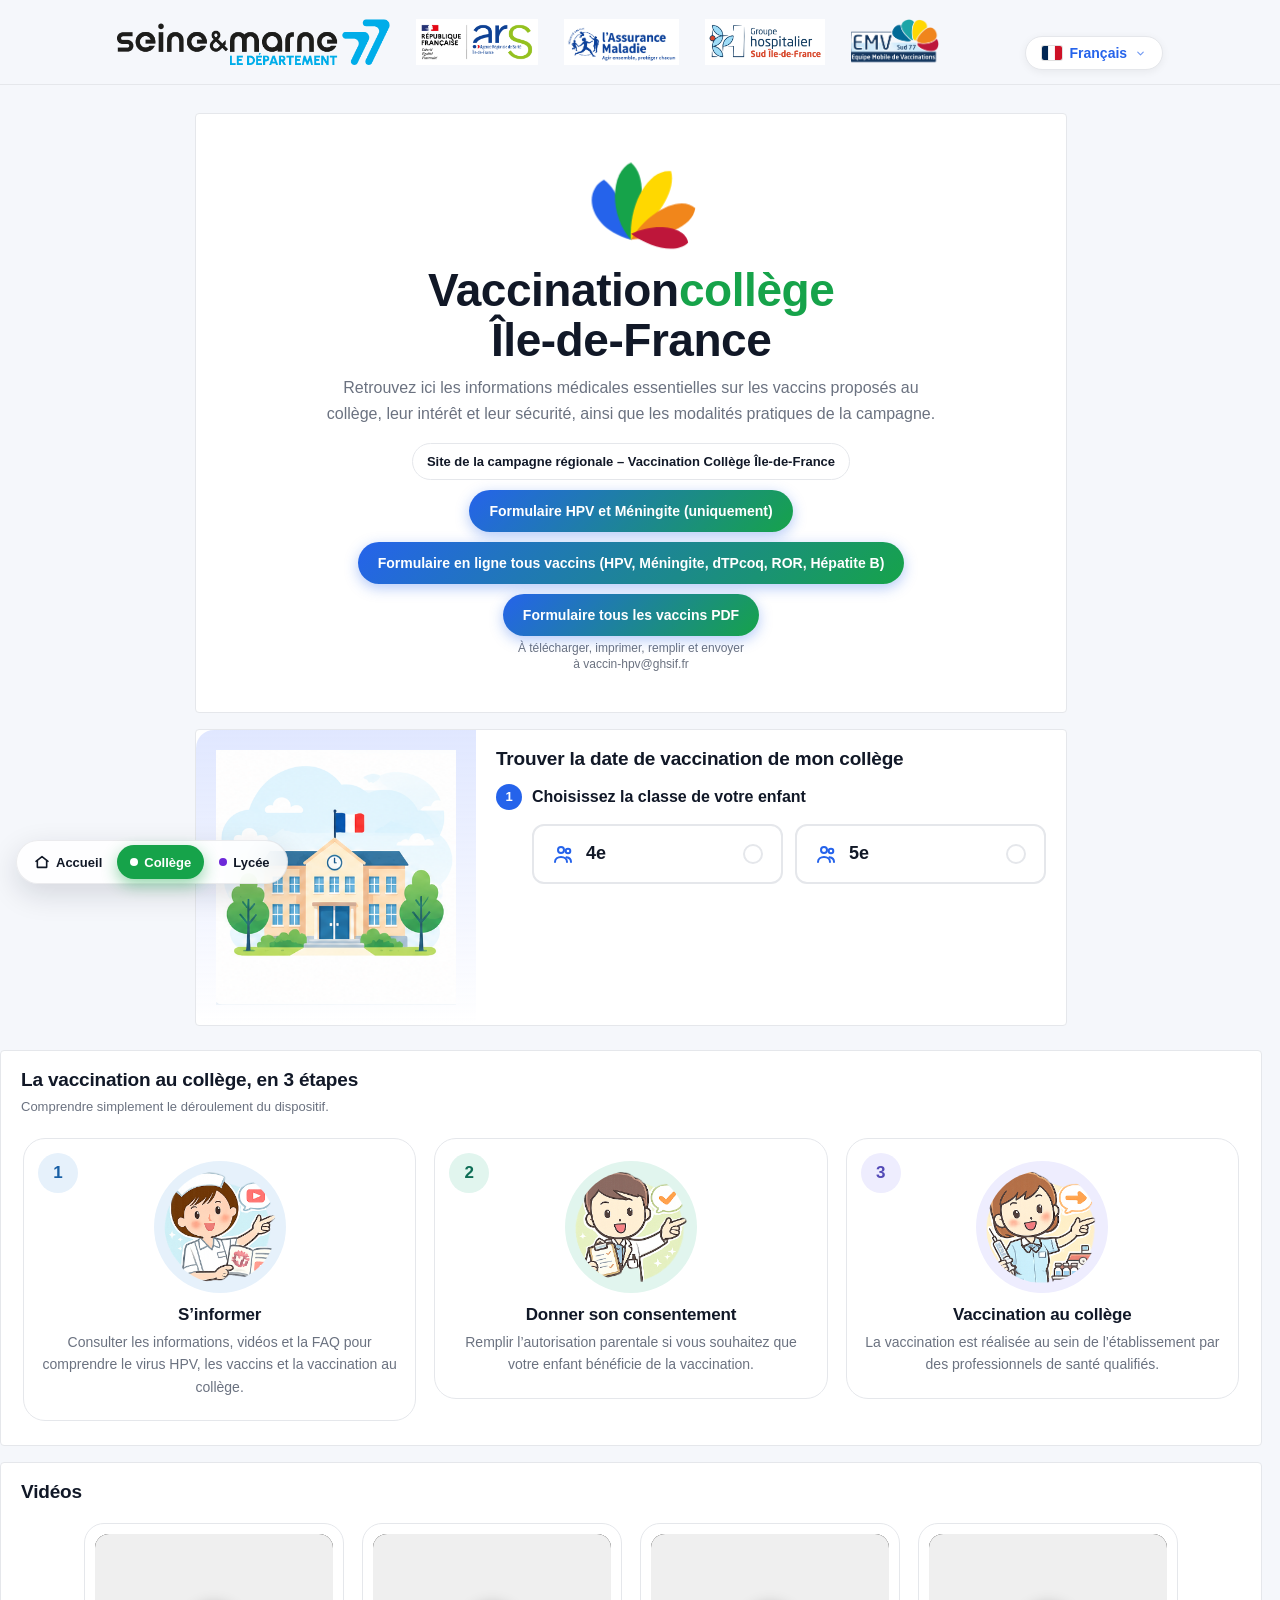
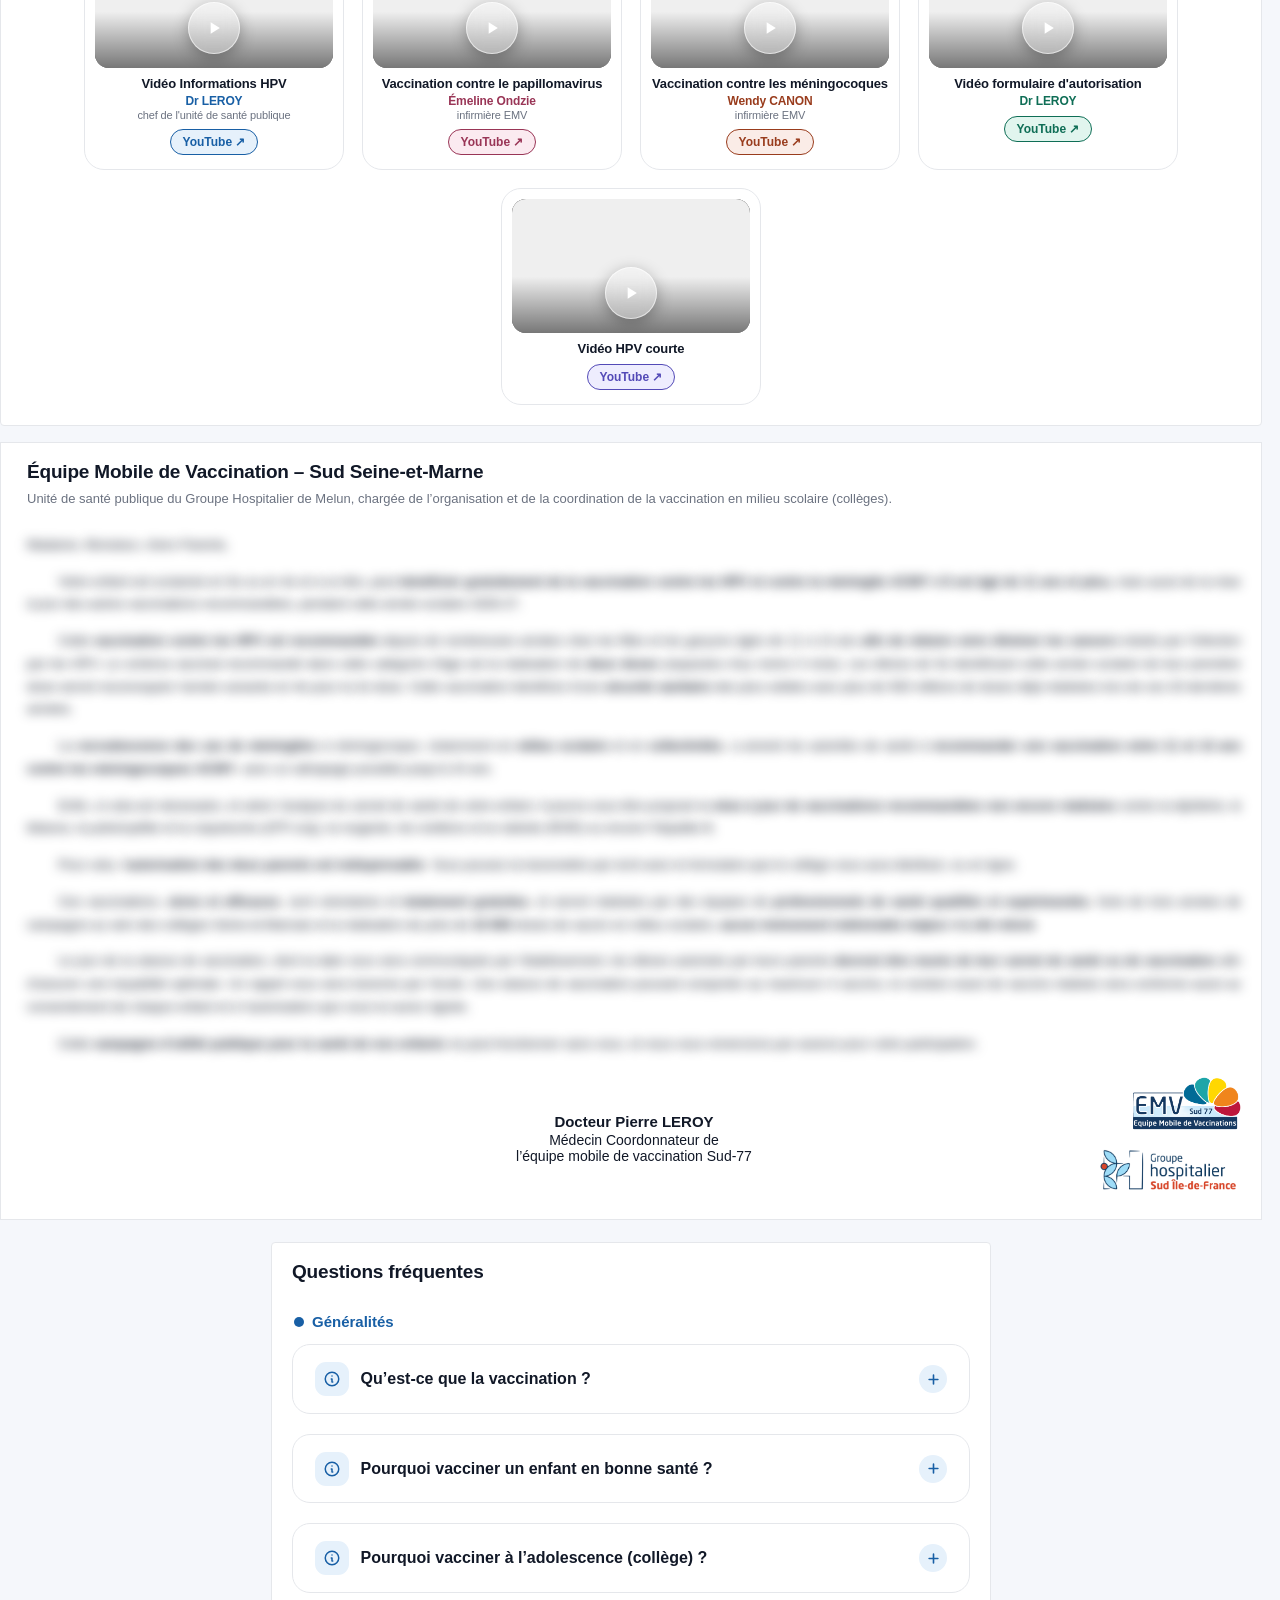
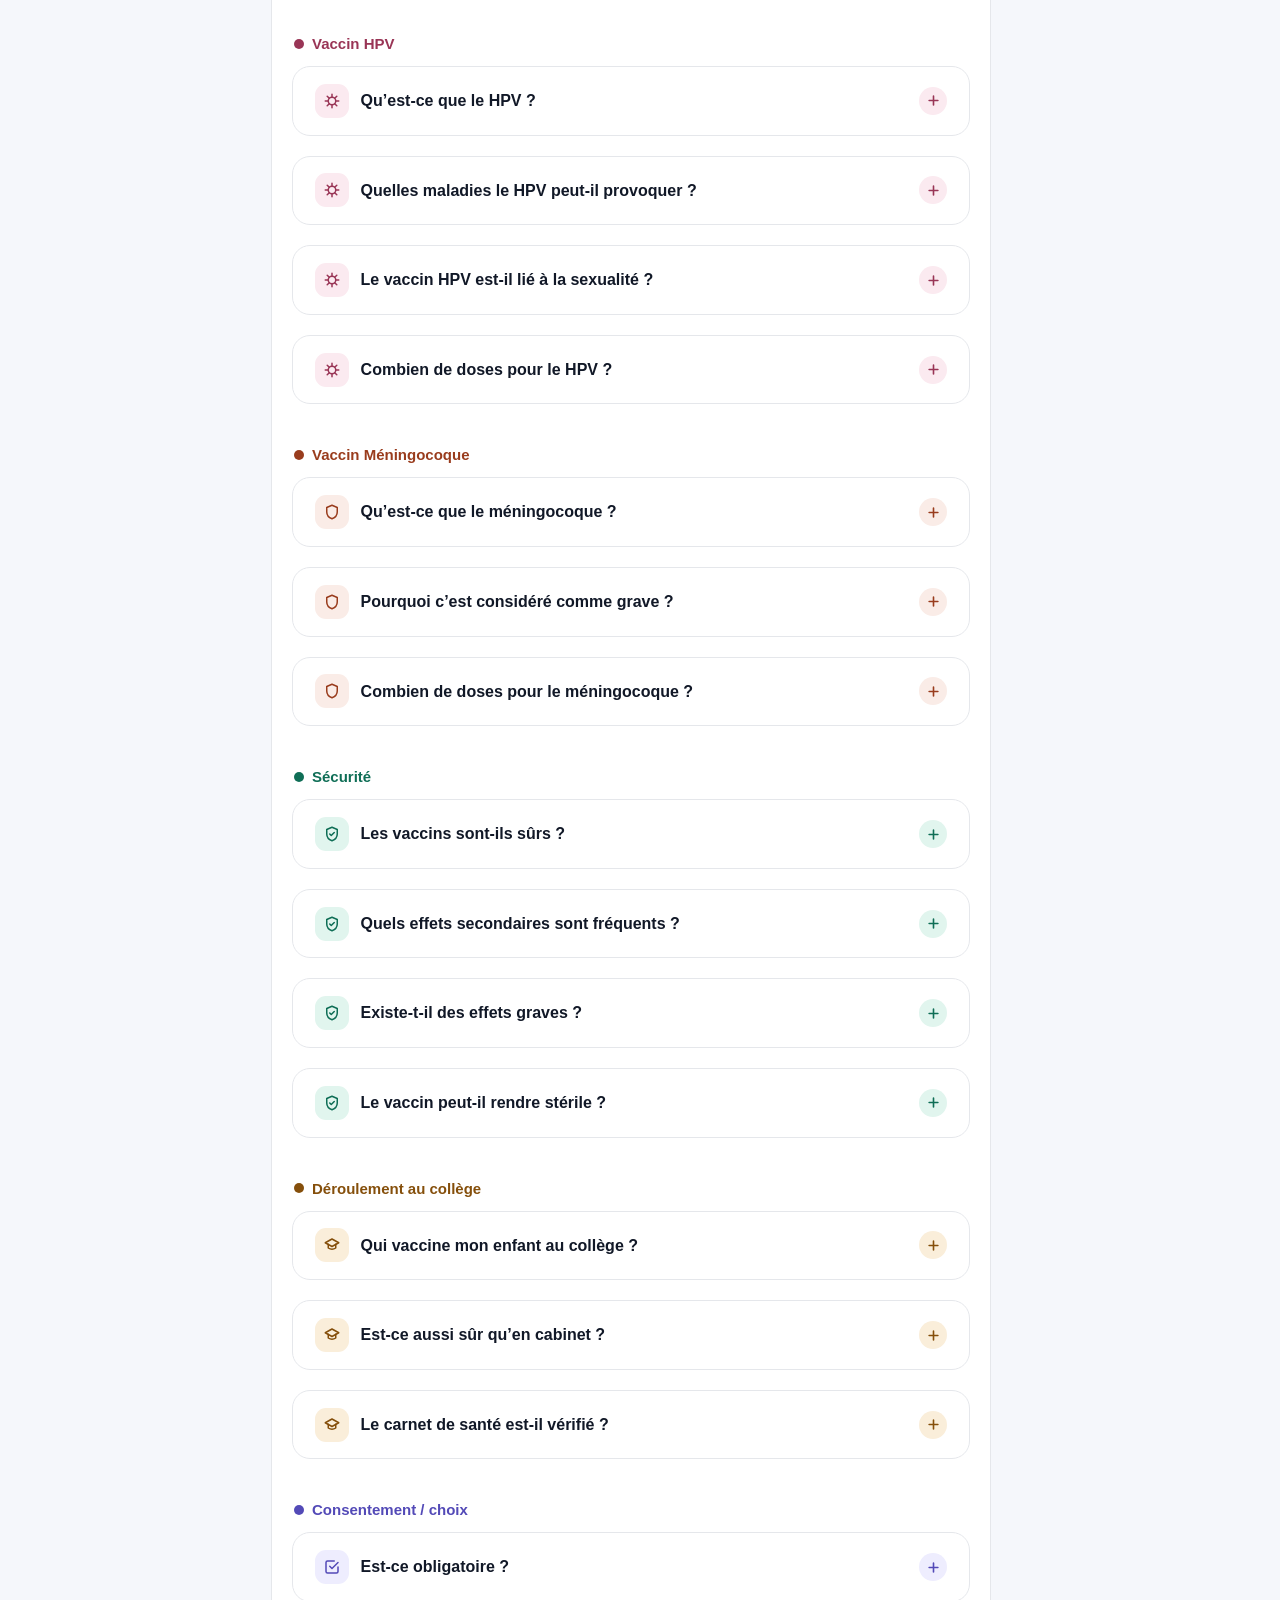
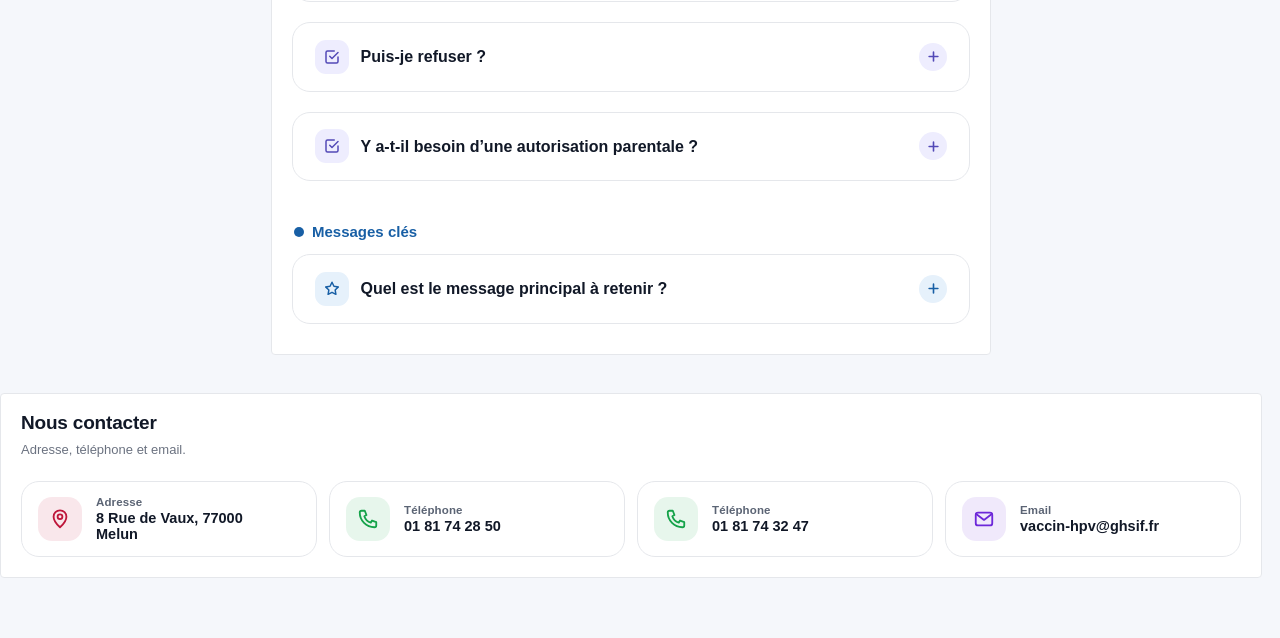
==== commit 03d42954: "maj" ====
--- a/college/index.html
+++ b/college/index.html
@@ -2575,7 +2575,7 @@
 
     if (hasDateForGrade) {
       const dateStr = new Date(s.date).toLocaleDateString(
-        lang === 'en' ? 'en-GB' : 'fr-FR',
+        (function(){ const loc = ({fr:'fr-FR',en:'en-GB',ar:'ar-u-ca-gregory-nu-latn',tr:'tr-TR',ps:'ps-AF-u-ca-gregory-nu-latn',ku:'ckb-IQ-u-ca-gregory-nu-latn',ro:'ro-RO',ka:'ka-GE',sq:'sq-AL',am:'am-ET',zh:'zh-CN',prs:'fa-AF-u-ca-gregory-nu-latn',es:'es-ES',pt:'pt-PT',ru:'ru-RU',uk:'uk-UA',mo:'ro-MD'})[lang] || 'fr-FR'; try { return Intl.DateTimeFormat.supportedLocalesOf([loc]).length ? loc : 'fr-FR'; } catch(e) { return 'fr-FR'; } })(),   // date dans la langue choisie (calendrier grégorien), sinon en français
         { weekday:'long', day:'numeric', month:'long', year:'numeric' }
       );
       div.style.cursor = 'pointer';
@@ -2702,7 +2702,6 @@
   // forcer l'enregistrement d'un fichier dans les Téléchargements).
   const dataUri = 'data:text/calendar;charset=utf-8,' + encodeURIComponent(ics);
   window.location.href = dataUri;
-  URL.revokeObjectURL(url);
 }
 
 document.addEventListener('DOMContentLoaded', initScheduleSearch);
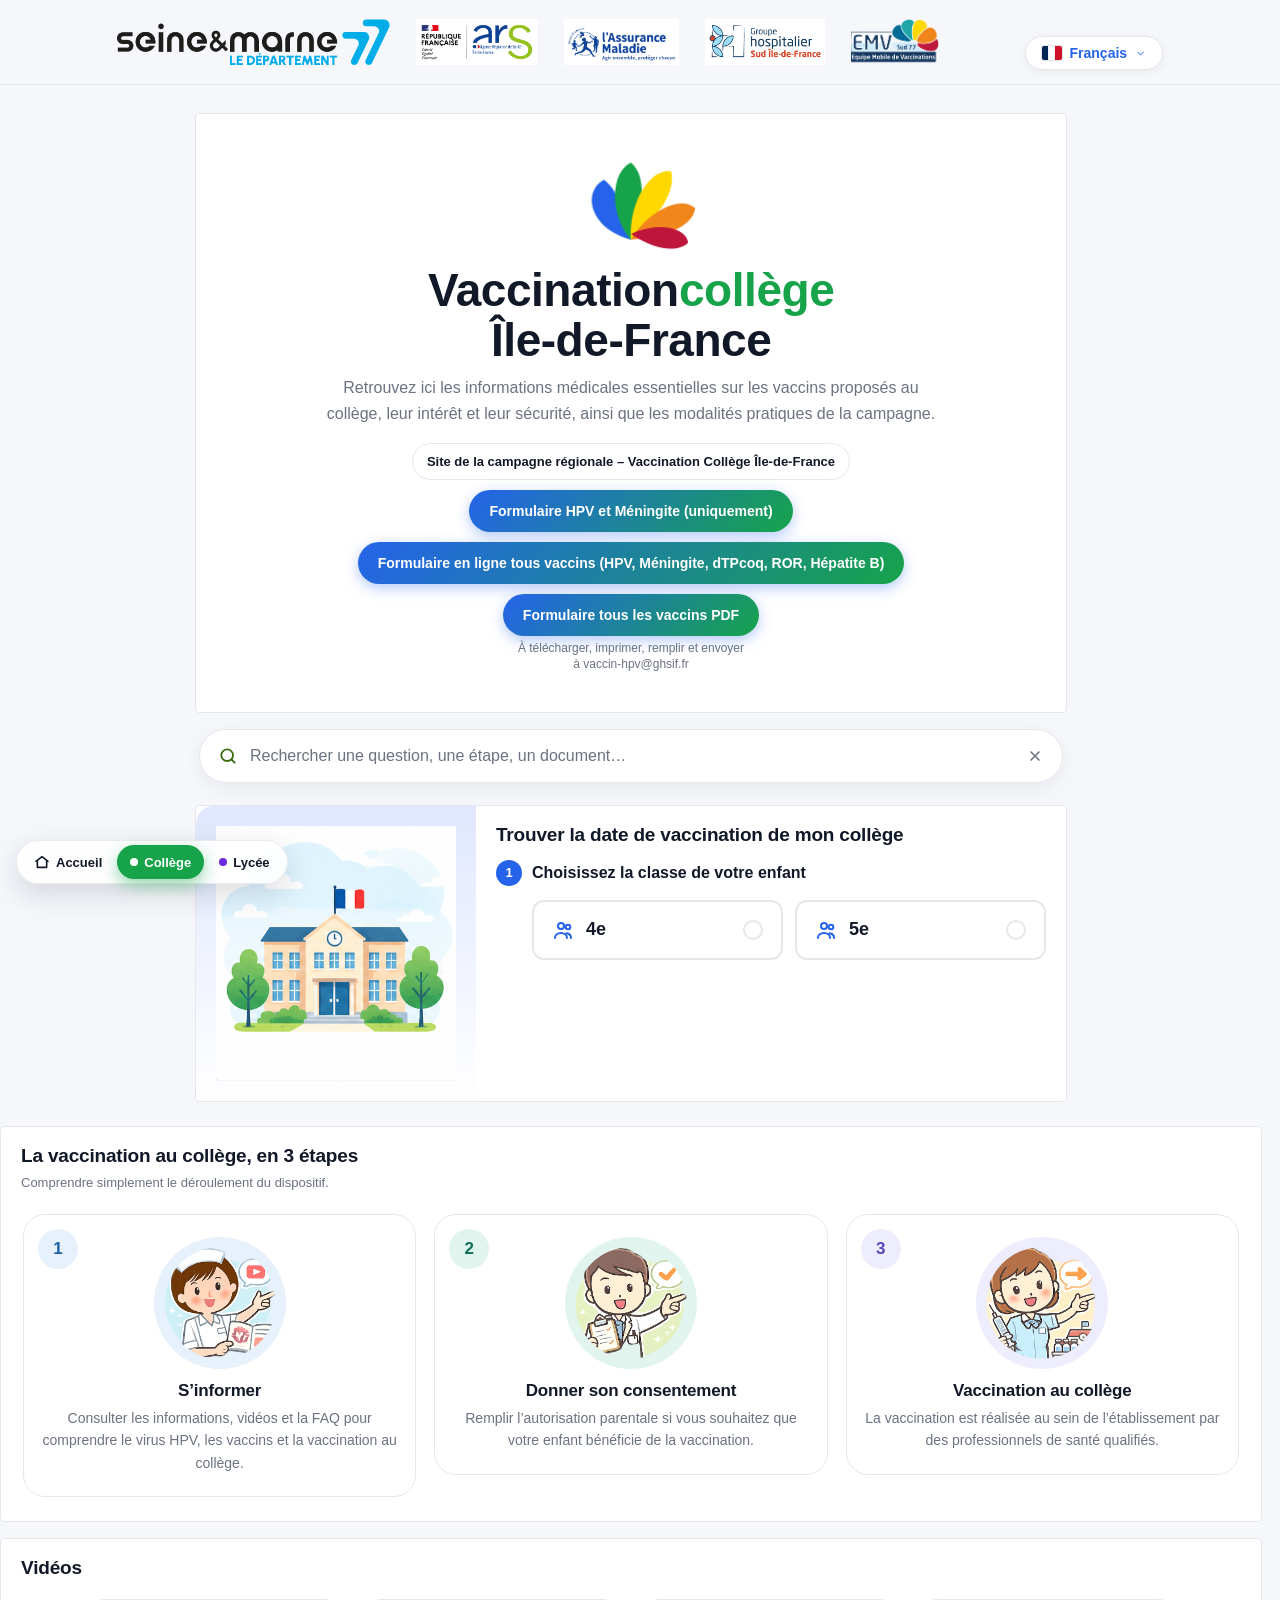
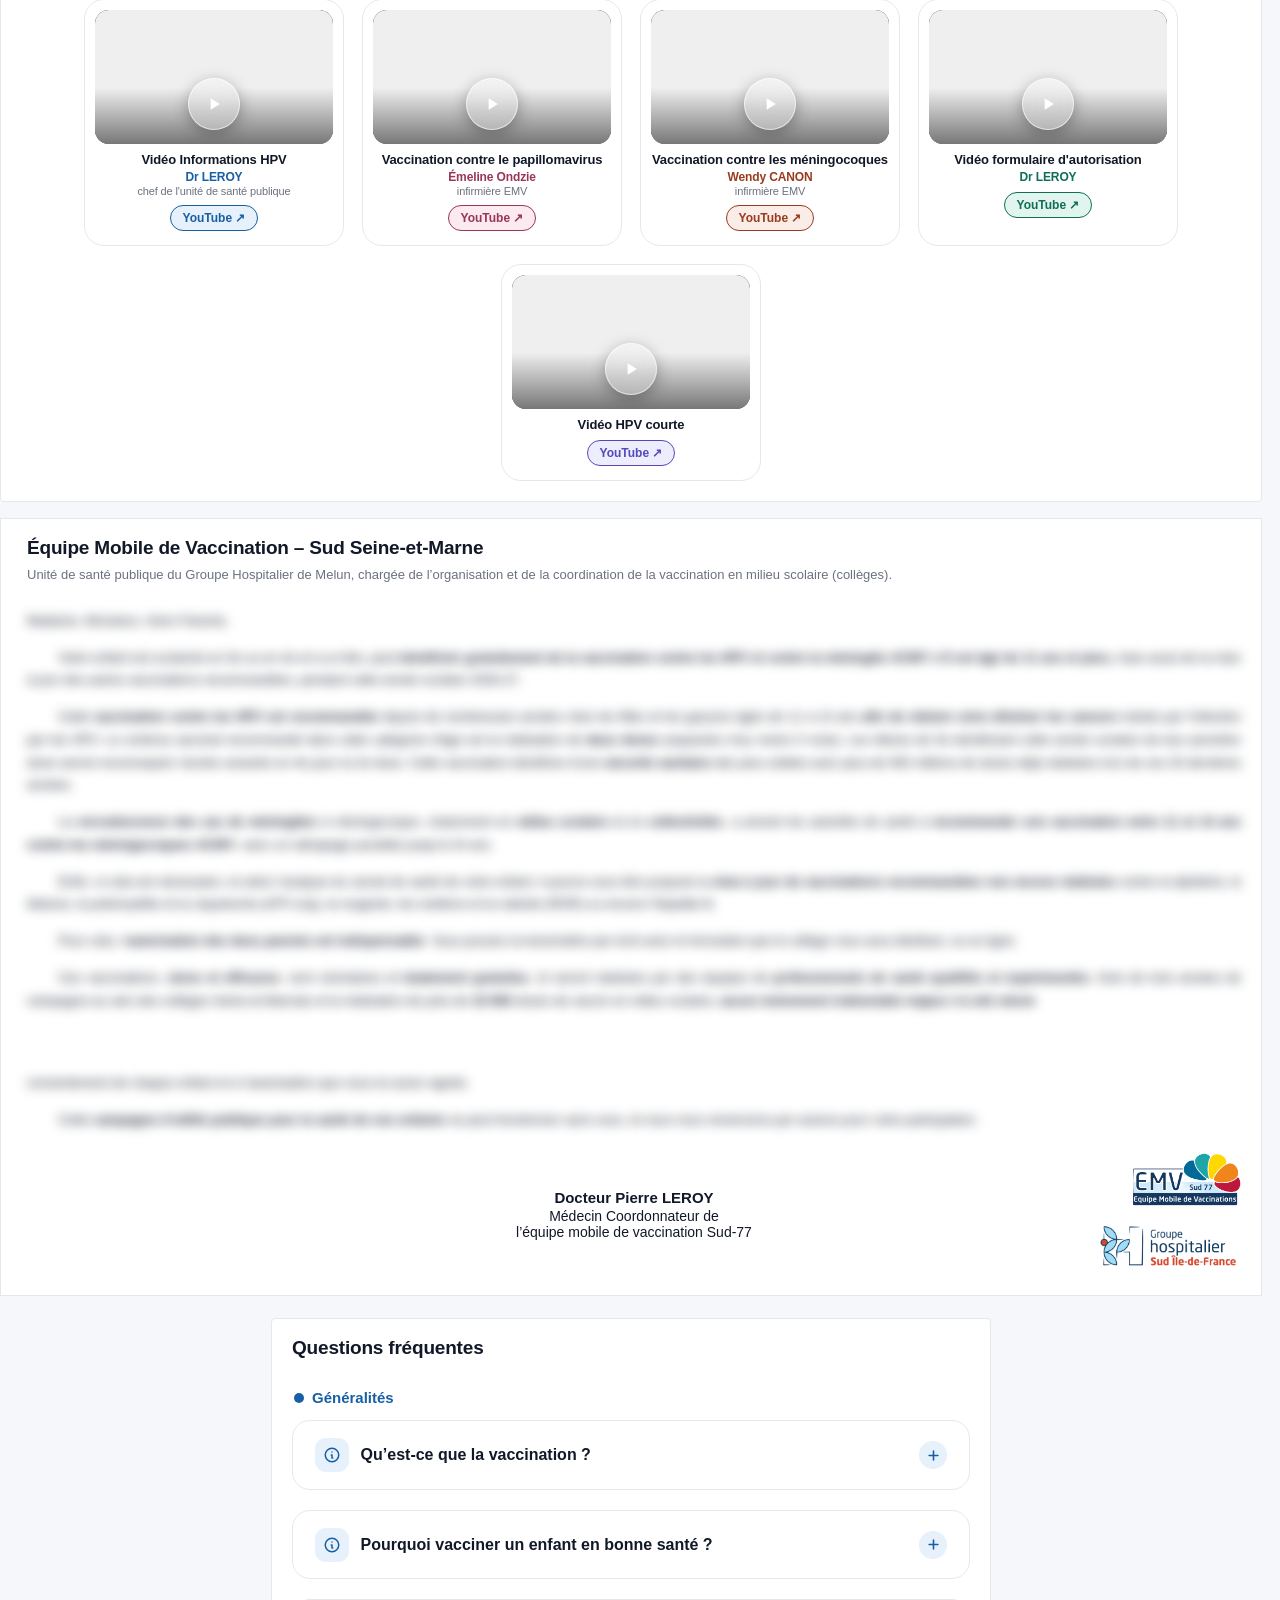
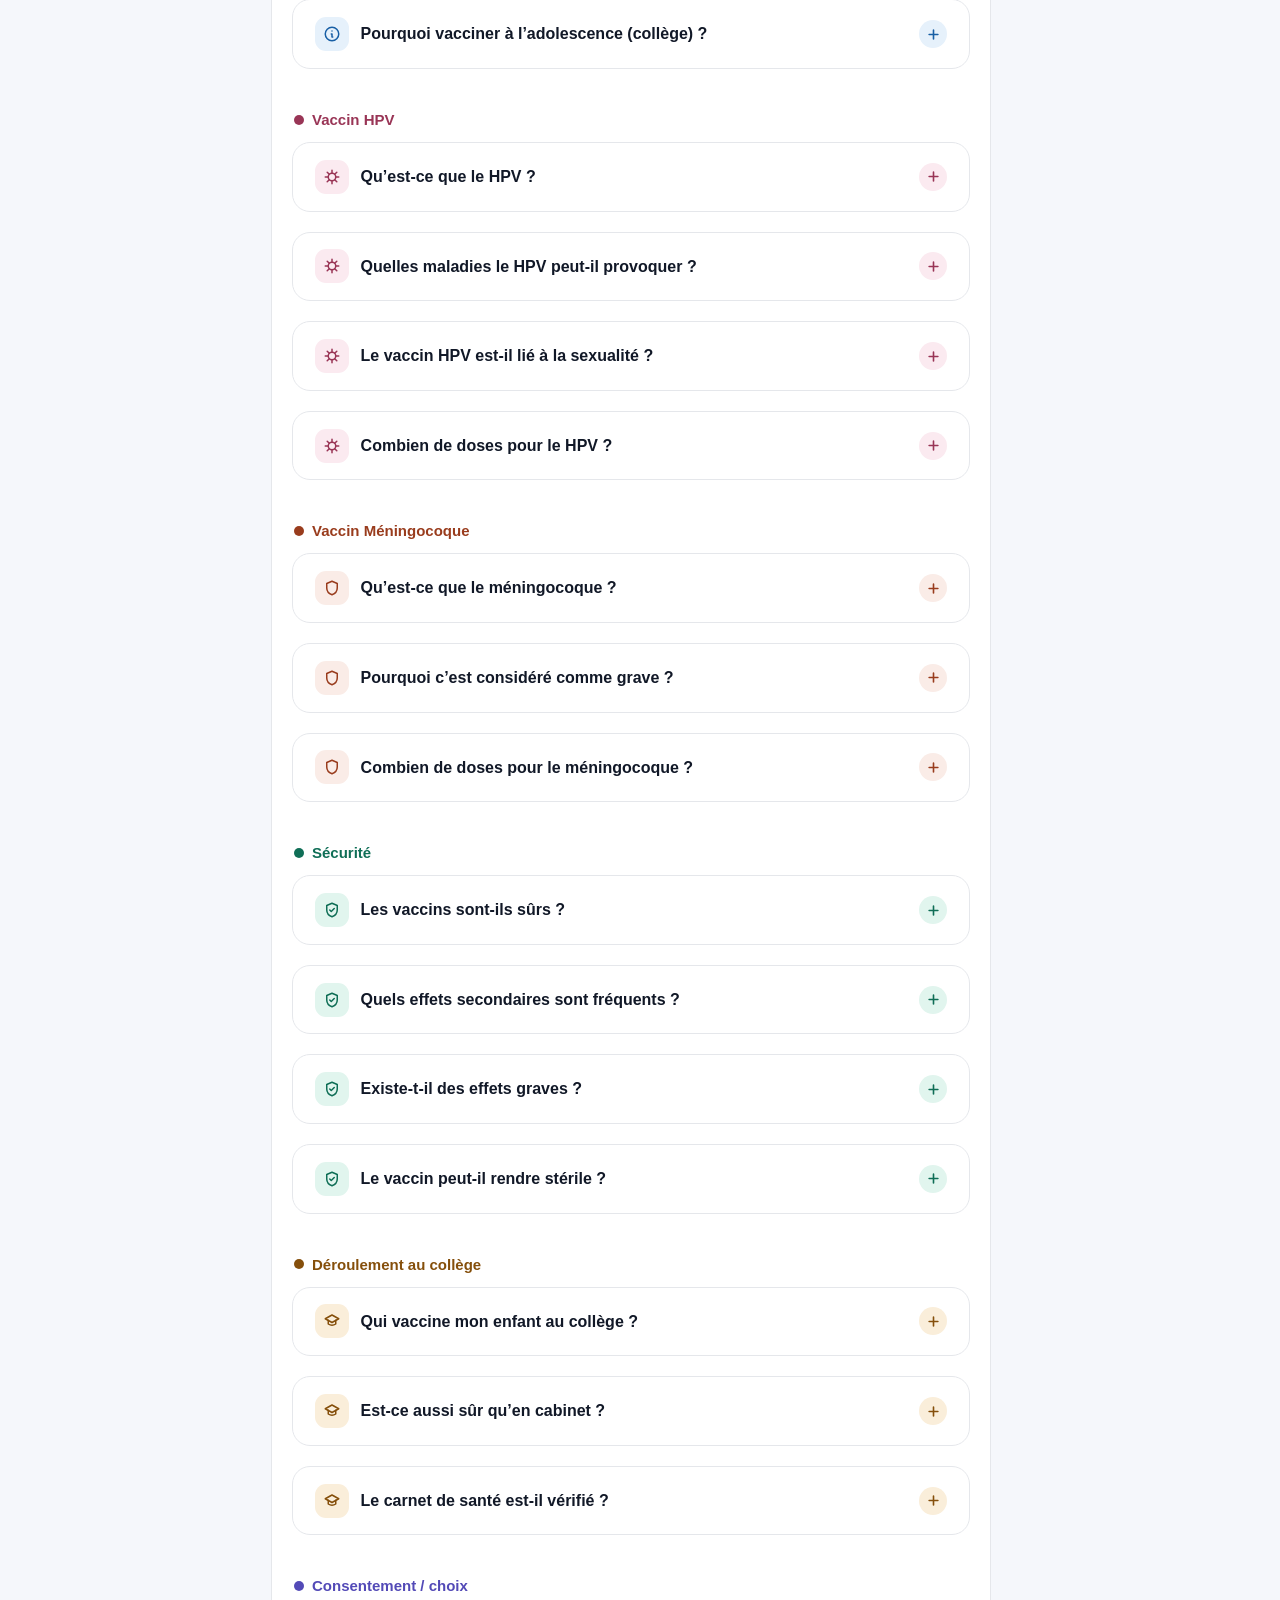
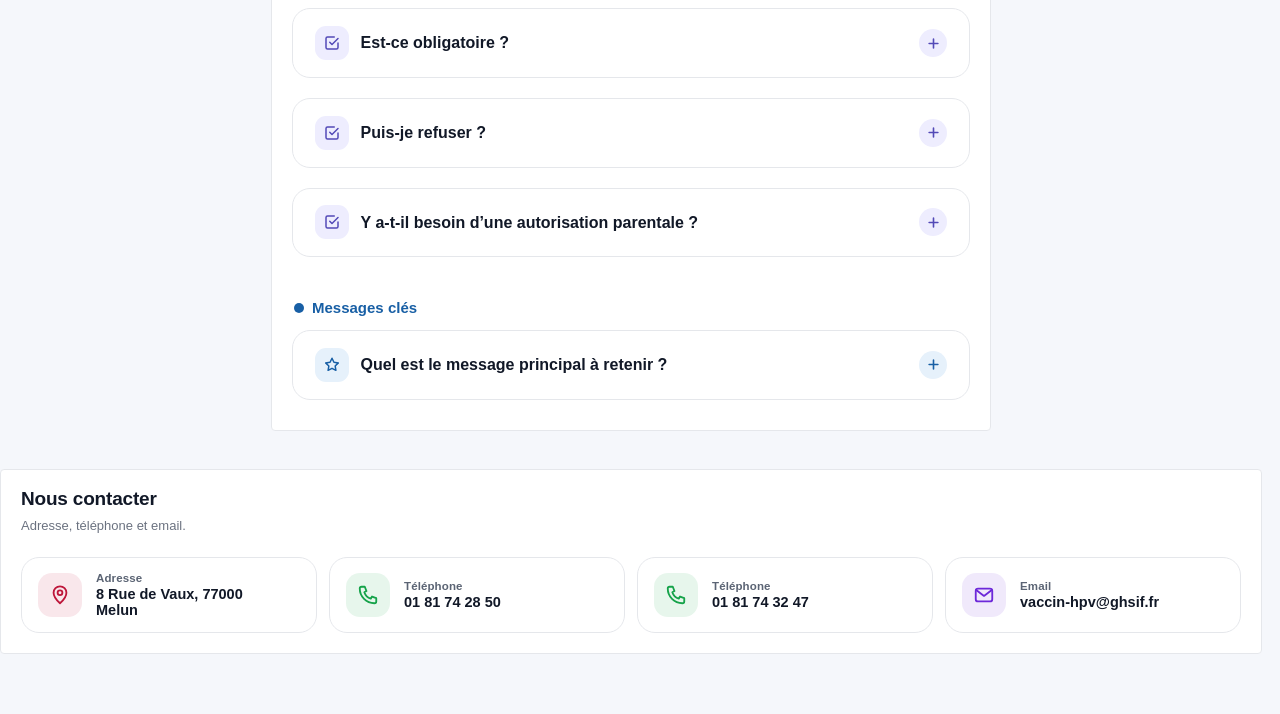
==== commit 0053b090: "maj" ====
--- a/college/index.html
+++ b/college/index.html
@@ -11,7 +11,7 @@
         <meta name="category" content="Health"/>
         <meta name="classification" content="Public Health Information"/>
         <meta name="audience" content="Families, Educational institutions, Health professionals"/>
-        <script src="../js/parcours.js?v=20261004-15" data-page="college"></script>
+        <script src="../js/parcours.js?v=20261012-1" data-page="college"></script>
         <script src="../js/entete.js" defer></script>
         <script src="../js/langue.js?v=20261004-2"></script>
         <style>:root { --bg: #f5f7fb; --card: #ffffff; --text: #111827; --muted: #6b7280; --border: #e5e7eb; --primary: #2563eb; --primary-soft: #e0e7ff; --accent: #16a34a; --accent-soft: #dcfce7; --btn: #ffffff; --font-body: -apple-system, "Segoe UI", Roboto, "Helvetica Neue", Arial, sans-serif; --font-display: "Helvetica Neue", Arial, var(--font-body); --font: var(--font-body); } [data-theme="dark"] { --bg: #141c2f;  /* fond général un peu plus clair */ --card: #1a2238;  /* cartes légèrement relevées */ --text: #e5e7eb; --muted: #9ca3af; --border: #1f2937; --primary: #38bdf8; --primary-soft: #0c4a6e; --accent: #22c55e; --accent-soft: #052e1b; --btn: #020617; } body { background: var(--bg); color: var(--text); } .card, details, .search, .select { background: var(--card); color: var(--text); border-color: var(--border); } summary { color: var(--text); } .ans { color: #d1d5db; } .chip, .tag { background: #020617; border-color: var(--border); color: #cbd5f5; } .navItem:hover { background: #020617; border-color: rgba(56,189,248,.25); } .navItem.active { background: var(--primary-soft); border-color: rgba(56,189,248,.35); } .btn.primary { background: var(--primary); border-color: rgba(56,189,248,.45); } .btn.soft { background: var(--accent-soft); border-color: rgba(34,197,94,.35); color: #bbf7d0; } * { box-sizing: border-box; } body { margin: 0; font-family: var(--font); color: var(--text); background: var(--bg); } a { color: inherit; } .layout { display: flex; min-height: 100vh; } /* Sidebar */.sidebar { width: var(--sidebar); padding: 18px 14px; position: sticky; top: 0; height: 100vh; overflow: auto; border-right: 1px solid var(--border); background: linear-gradient(180deg, #ffffff 0%, #fbfcff 100%); } .brand { display: flex; align-items: center; gap: 10px; padding: 10px 10px 14px 10px; } .brandMark { width: 36px; height: 36px; border-radius: 12px; background: var(--primary-soft); display: grid; place-items: center; color: var(--primary); font-weight: 800; border: 1px solid rgba(47,91,255,.18); } .brandName { font-weight: 800; letter-spacing: .2px; } .navTitle { margin: 8px 10px 8px; font-size: 12px; letter-spacing: .08em; text-transform: uppercase; color: var(--muted); } .navList { display: flex; flex-direction: column; gap: 6px; padding: 0 6px 16px; } .navItem { border: 1px solid transparent; padding: 10px 10px; border-radius: 12px; cursor: pointer; color: #1f2937; display: flex; align-items: center; justify-content: space-between; gap: 10px; } .navItem:hover { background: #f4f7ff; border-color: rgba(47,91,255,.14); } .navItem.active { background: var(--primary-soft); border-color: rgba(47,91,255,.22); } .chip { font-size: 12px; padding: 2px 8px; border-radius: 999px; background: #f3f4f6; color: #374151; border: 1px solid var(--border); white-space: nowrap; } .footNote { padding: 12px 10px; color: var(--muted); font-size: 12px; border-top: 1px solid var(--border); margin-top: 10px; } /* Main */.main { flex: 1; padding: 18px; } .topbar { max-width: var(--max); margin: 0 auto 14px; display: flex; align-items: center; justify-content: center; gap: 12px; } .rightBar { display: flex; align-items: center; gap: 10px; flex-wrap: wrap; justify-content: center; } .burger { position: absolute; left: 18px; } .search { display: flex; align-items: center; gap: 10px; padding: 10px 12px; border: 1px solid var(--border); border-radius: 12px; background: #fff; min-width: 260px; } .search input { border: none; outline: none; width: 100%; font-size: 14px; } .container { max-width: var(--max); margin: 0 auto; } .hero { display: block; margin-bottom: 16px; } .card { background: var(--card); border: 1px solid var(--border); border-radius: var(--radius); box-shadow: var(--shadow); } .heroText { padding: 22px; } .kicker { display: inline-flex; align-items: center; gap: 8px; padding: 8px 12px; border-radius: 999px; background: var(--primary-soft); color: var(--primary); font-weight: 800; border: 1px solid rgba(47,91,255,.18); font-size: 12px; letter-spacing: .02em; } h1 { margin: 12px 0 10px; font-size: 46px; line-height: 1.08; letter-spacing: -.02em; } h1 .accent { color: var(--accent); } .subtitle { margin: 0; color: var(--muted); font-size: 16px; line-height: 1.55; max-width: 62ch; } .btnRow { display: flex; gap: 10px; flex-wrap: wrap; margin-top: 16px; justify-content: center; } .btn { display: inline-flex; align-items: center; justify-content: center; padding: 10px 14px; border-radius: 999px; border: 1px solid var(--border); background: #fff; text-decoration: none; font-weight: 800; font-size: 13px; cursor: pointer; transition: transform .05s ease; } .btn:hover { transform: translateY(-1px); } .btn.primary { background: var(--primary); border-color: rgba(47,91,255,.45); color: #fff; } .btn.soft { background: var(--accent-soft); border-color: rgba(255,138,0,.22); color: #7a3a00; } .heroArt { padding: 18px; position: relative; overflow: hidden; } .artBox { height: 100%; border-radius: 16px; background: radial-gradient(circle at 20% 20%, rgba(47,91,255,.15), transparent 45%),
@@ -657,6 +657,8 @@
     <link rel="stylesheet" href="../css/contact.css?v=20261004-2">
 <link rel="stylesheet" href="../css/effets.css?v=20261006-1">
 <script src="../js/effets.js?v=20261006-1" data-accent="college" defer></script>
+<link rel="stylesheet" href="../css/recherche.css?v=20261012-3">
+<script src="../js/recherche.js?v=20261012-3" data-accent="college" defer></script>
 </head>
     <body>
         <div id="scrollProgress"></div>
--- a/css/recherche.css
+++ b/css/recherche.css
@@ -0,0 +1,58 @@
+/* =====================================================================
+   RECHERCHE — champ, liste de résultats, mise en évidence
+   ===================================================================== */
+.rechBox{--rc:#3B6D11;--rc2:#639922;--rcs:rgba(99,153,34,.14);position:relative;z-index:40;margin:0 auto 22px}
+.rechBox[data-accent="lycee"]{--rc:#534AB7;--rc2:#7F77DD;--rcs:rgba(127,119,221,.15)}
+.rechField{display:flex;align-items:center;gap:10px;background:var(--card,#fff);border:1.5px solid var(--border,#e5e7eb);border-radius:999px;padding:0 8px 0 18px;height:54px;box-shadow:0 6px 20px rgba(17,24,39,.06);transition:border-color .2s ease,box-shadow .2s ease}
+.rechField:focus-within{border-color:var(--rc2);box-shadow:0 0 0 4px var(--rcs),0 8px 24px rgba(17,24,39,.08)}
+.rechIco{width:20px;height:20px;flex:0 0 auto;color:var(--rc)}
+.rechInput{flex:1;min-width:0;border:0;outline:0;background:transparent;color:var(--text,#111827);font:inherit;font-size:16px;height:100%}
+.rechInput::-webkit-search-cancel-button{display:none}
+.rechInput::placeholder{color:var(--muted,#6b7280)}
+.rechClear{flex:0 0 auto;width:38px;height:38px;border-radius:50%;border:0;background:transparent;color:var(--muted,#6b7280);cursor:pointer;display:grid;place-items:center}
+.rechClear:hover{background:var(--rcs);color:var(--rc)}
+.rechClear svg{width:16px;height:16px}
+
+.rechPanel{position:absolute;left:0;right:0;top:calc(100% + 8px);background:var(--card,#fff);border:1px solid var(--border,#e5e7eb);border-radius:18px;box-shadow:0 18px 40px rgba(17,24,39,.16);max-height:min(62vh,520px);overflow:auto;padding:6px;animation:rechIn .18s ease}
+@keyframes rechIn{from{opacity:0;transform:translateY(-6px)}to{opacity:1;transform:none}}
+.rechItem{display:flex;align-items:flex-start;gap:12px;width:100%;text-align:start;border:0;background:transparent;color:var(--text,#111827);font:inherit;padding:11px 12px;border-radius:12px;cursor:pointer}
+.rechItem.on,.rechItem:hover{background:var(--rcs)}
+.rechTag{flex:0 0 auto;font-size:11px;font-weight:800;letter-spacing:.02em;padding:3px 9px;border-radius:999px;background:var(--rc);color:#fff;margin-top:1px;white-space:nowrap}
+.rechItem[data-type="step"] .rechTag{background:var(--rc2)}
+.rechItem[data-type="doc"] .rechTag{background:#f1861b}
+.rechItem[data-type="video"] .rechTag{background:#be163a}
+.rechItem[data-type="letter"] .rechTag{background:#6b7280}
+.rechTxt{display:flex;flex-direction:column;gap:3px;min-width:0}
+.rechTitle{font-weight:800;font-size:14.5px;line-height:1.35}
+.rechBody{font-size:13px;line-height:1.45;color:var(--muted,#6b7280)}
+.rechItem mark{background:rgba(255,216,0,.55);color:inherit;border-radius:3px;padding:0 1px}
+.rechNone{padding:16px;text-align:center;color:var(--muted,#6b7280);font-weight:700}
+
+.rechFlash{animation:rechFlash 2.4s ease}
+@keyframes rechFlash{0%,100%{box-shadow:0 0 0 0 rgba(255,216,0,0)}15%,60%{box-shadow:0 0 0 4px rgba(255,216,0,.85)}}
+.letterP.rechFlash{border-radius:8px;background:rgba(255,216,0,.18);transition:background 2s ease}
+
+[data-theme="dark"] .rechItem mark{background:rgba(255,216,0,.35)}
+[data-theme="dark"] .rechPanel{box-shadow:0 18px 40px rgba(0,0,0,.5)}
+
+@media (max-width:600px){
+  .rechBox{padding:0 12px}
+  .rechField{height:50px;padding-left:14px}
+  .rechInput{font-size:15px}
+  .rechItem{flex-direction:column;gap:6px}
+}
+@media (prefers-reduced-motion:reduce){.rechPanel,.rechFlash{animation:none}}
+.rechBox .rechInput,.rechBox .rechInput:focus,.rechBox .rechInput:focus-visible{outline:0 !important;box-shadow:none !important;border:0 !important;background:transparent !important}
+
+/* Accueil : champ sous les deux cartes, étiquettes collège et lycée */
+.rechBox.rechHub{--rc:#2563eb;--rc2:#3b82f6;--rcs:rgba(37,99,235,.12);width:100%;max-width:980px;margin:28px auto 6px;padding:0 16px;box-sizing:border-box}
+.rechTags{display:flex;flex-direction:column;gap:4px;flex:0 0 auto;align-items:stretch}
+.rechTags .rechTag{text-align:center}
+.rechSite{font-size:11px;font-weight:800;padding:3px 9px;border-radius:999px;text-align:center;white-space:nowrap;border:1.5px solid currentColor}
+.rechSite[data-site="college"]{color:#16a34a;background:rgba(22,163,74,.08)}
+.rechSite[data-site="lycee"]{color:#6d28d9;background:rgba(109,40,217,.08)}
+@media (max-width:600px){.rechTags{flex-direction:row}}
+.rechBox.rechHub{animation:rechHubIn .6s ease 1.65s both}
+@keyframes rechHubIn{from{opacity:0;transform:translateY(10px)}to{opacity:1;transform:none}}
+@media (prefers-reduced-motion:reduce){.rechBox.rechHub{animation:none}}
+.rechItem[data-type="doc"] .rechTitle::after,.rechItem[data-type="video"] .rechTitle::after{content:" ↗";color:var(--rc);font-weight:900}
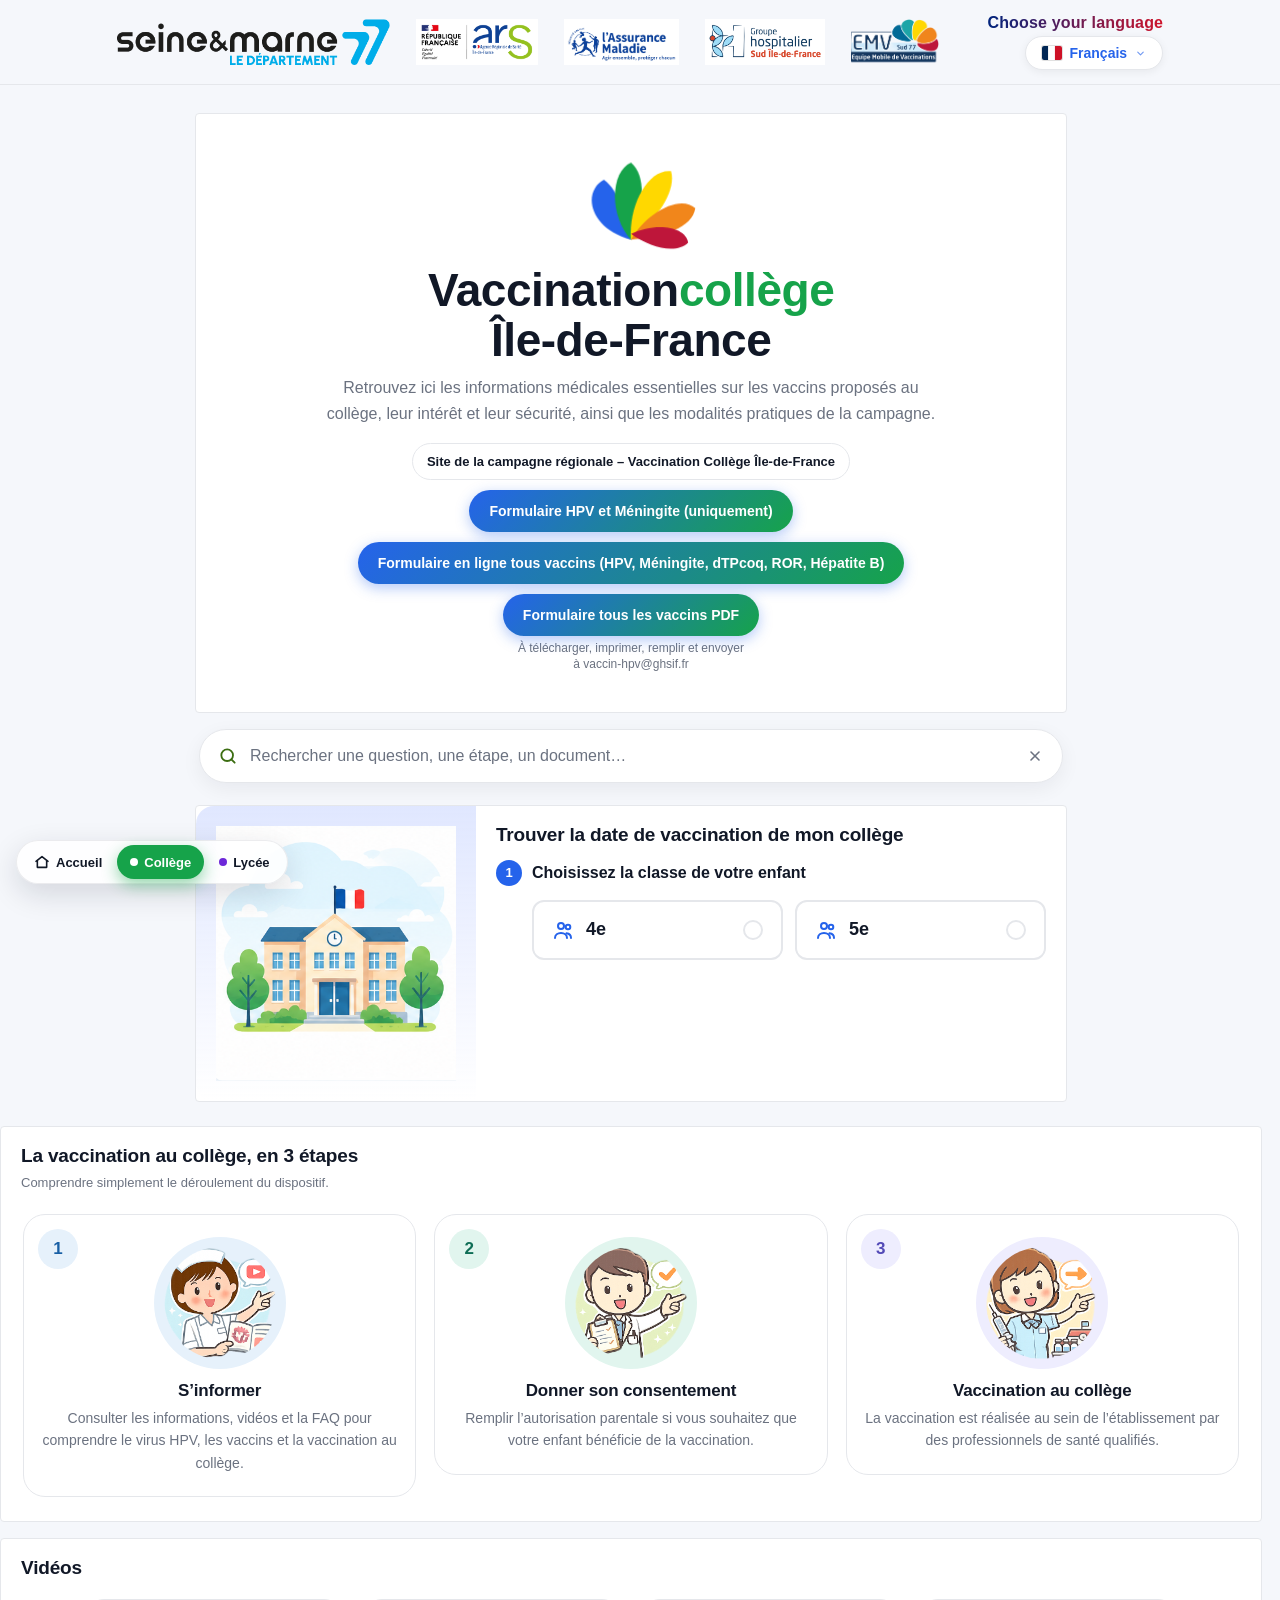
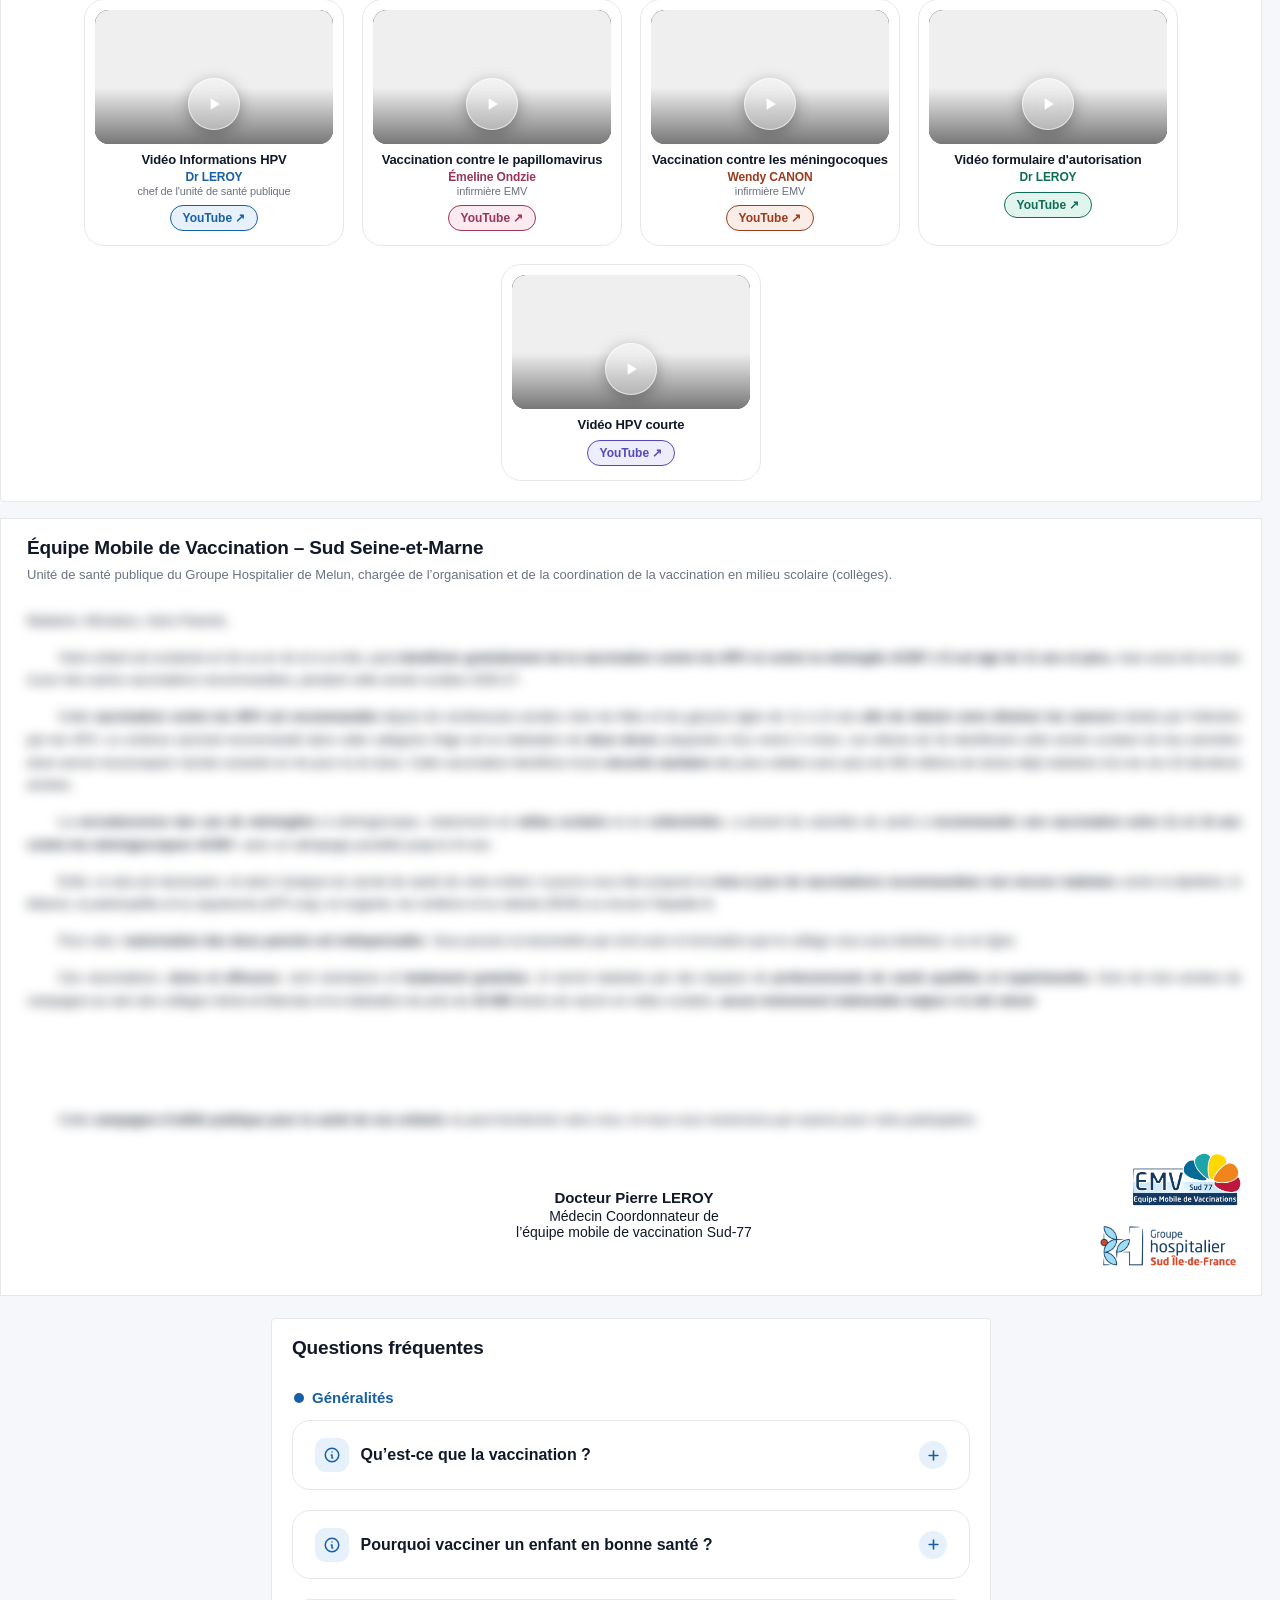
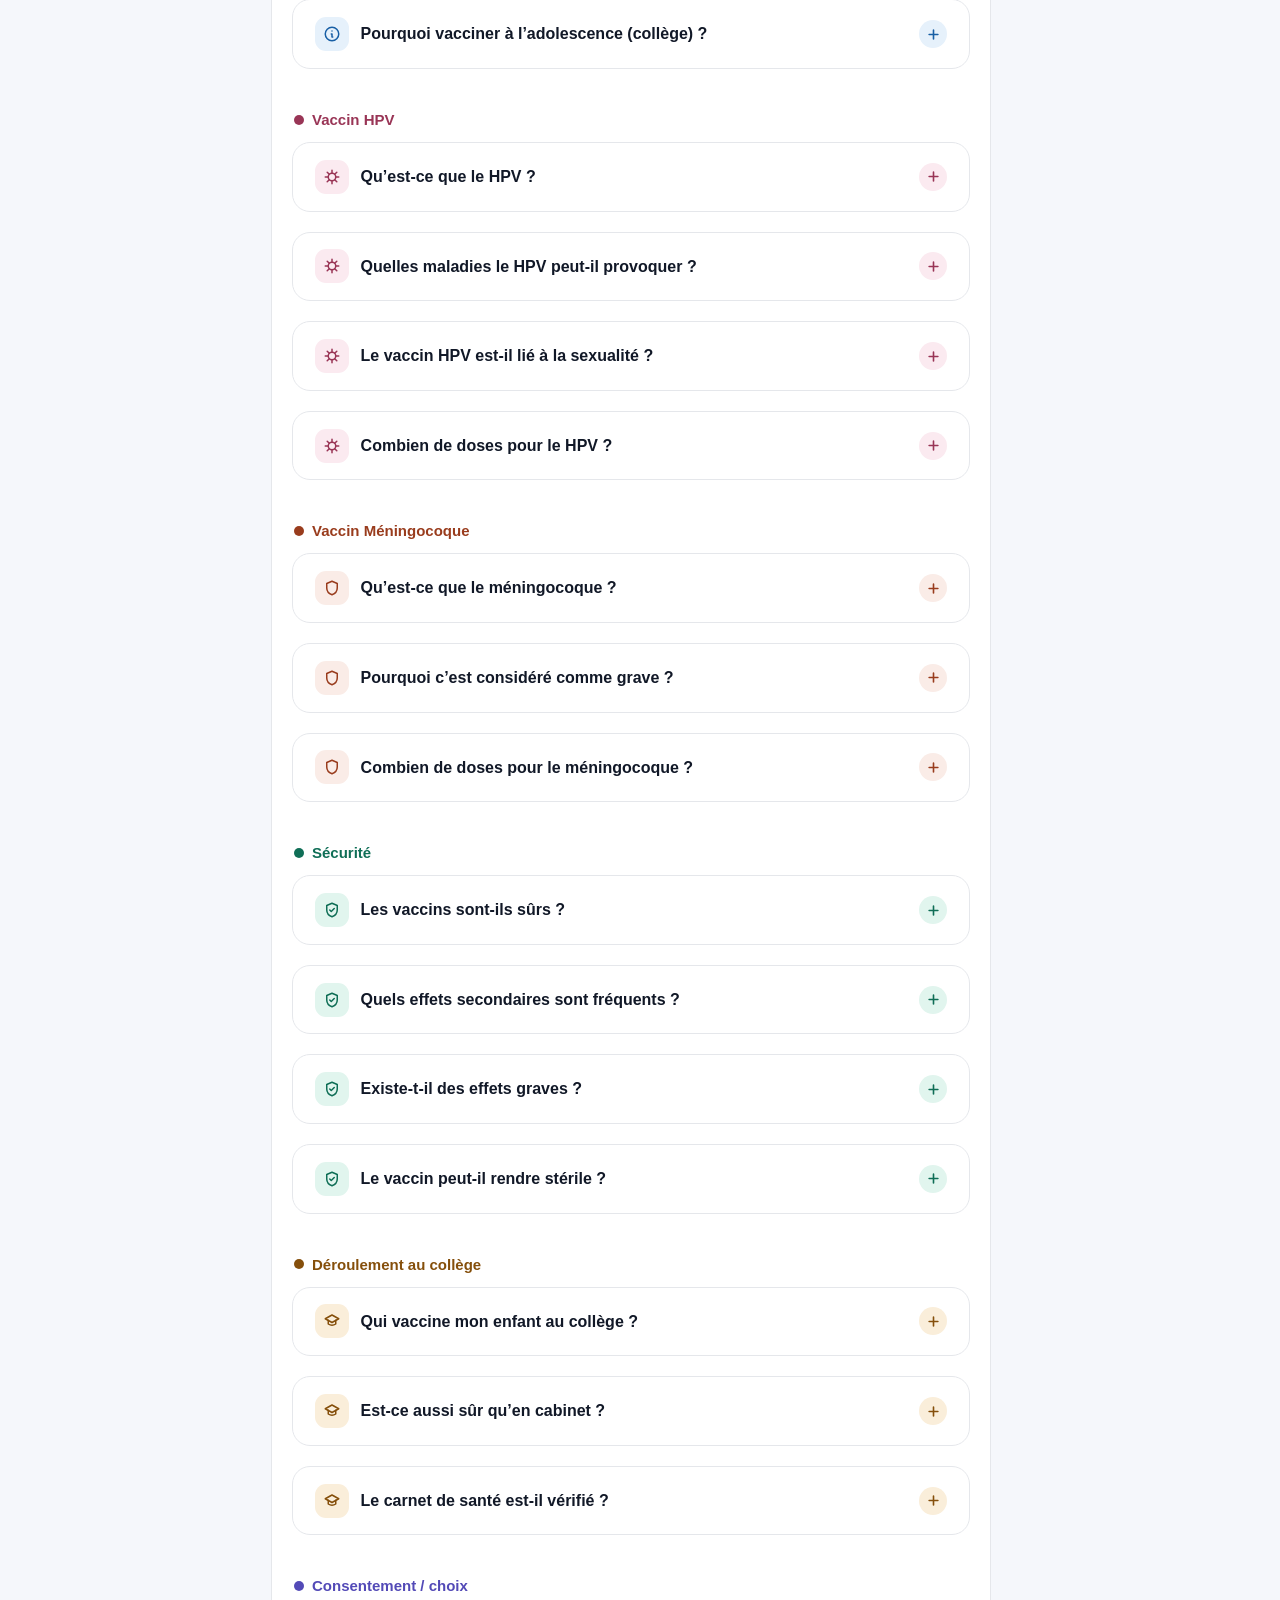
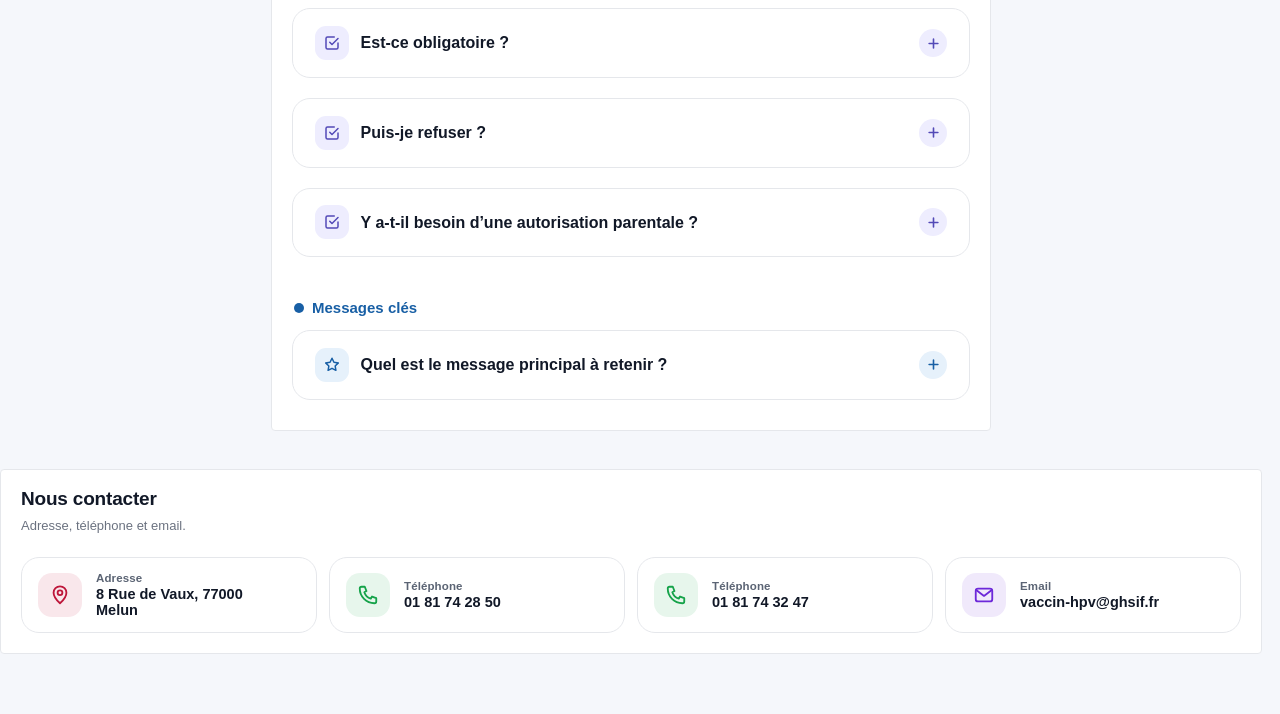
==== commit d1818d84: "maj" ====
--- a/college/index.html
+++ b/college/index.html
@@ -659,6 +659,10 @@
 <script src="../js/effets.js?v=20261006-1" data-accent="college" defer></script>
 <link rel="stylesheet" href="../css/recherche.css?v=20261012-3">
 <script src="../js/recherche.js?v=20261012-3" data-accent="college" defer></script>
+<link rel="icon" href="../favicon.ico?v=20261015-1" sizes="any">
+<link rel="icon" type="image/png" sizes="32x32" href="../img/favicon-32.png?v=20261015-1">
+<link rel="icon" type="image/png" sizes="192x192" href="../img/favicon-192.png?v=20261015-1">
+<link rel="apple-touch-icon" href="../img/apple-touch-icon.png?v=20261015-1">
 </head>
     <body>
         <div id="scrollProgress"></div>
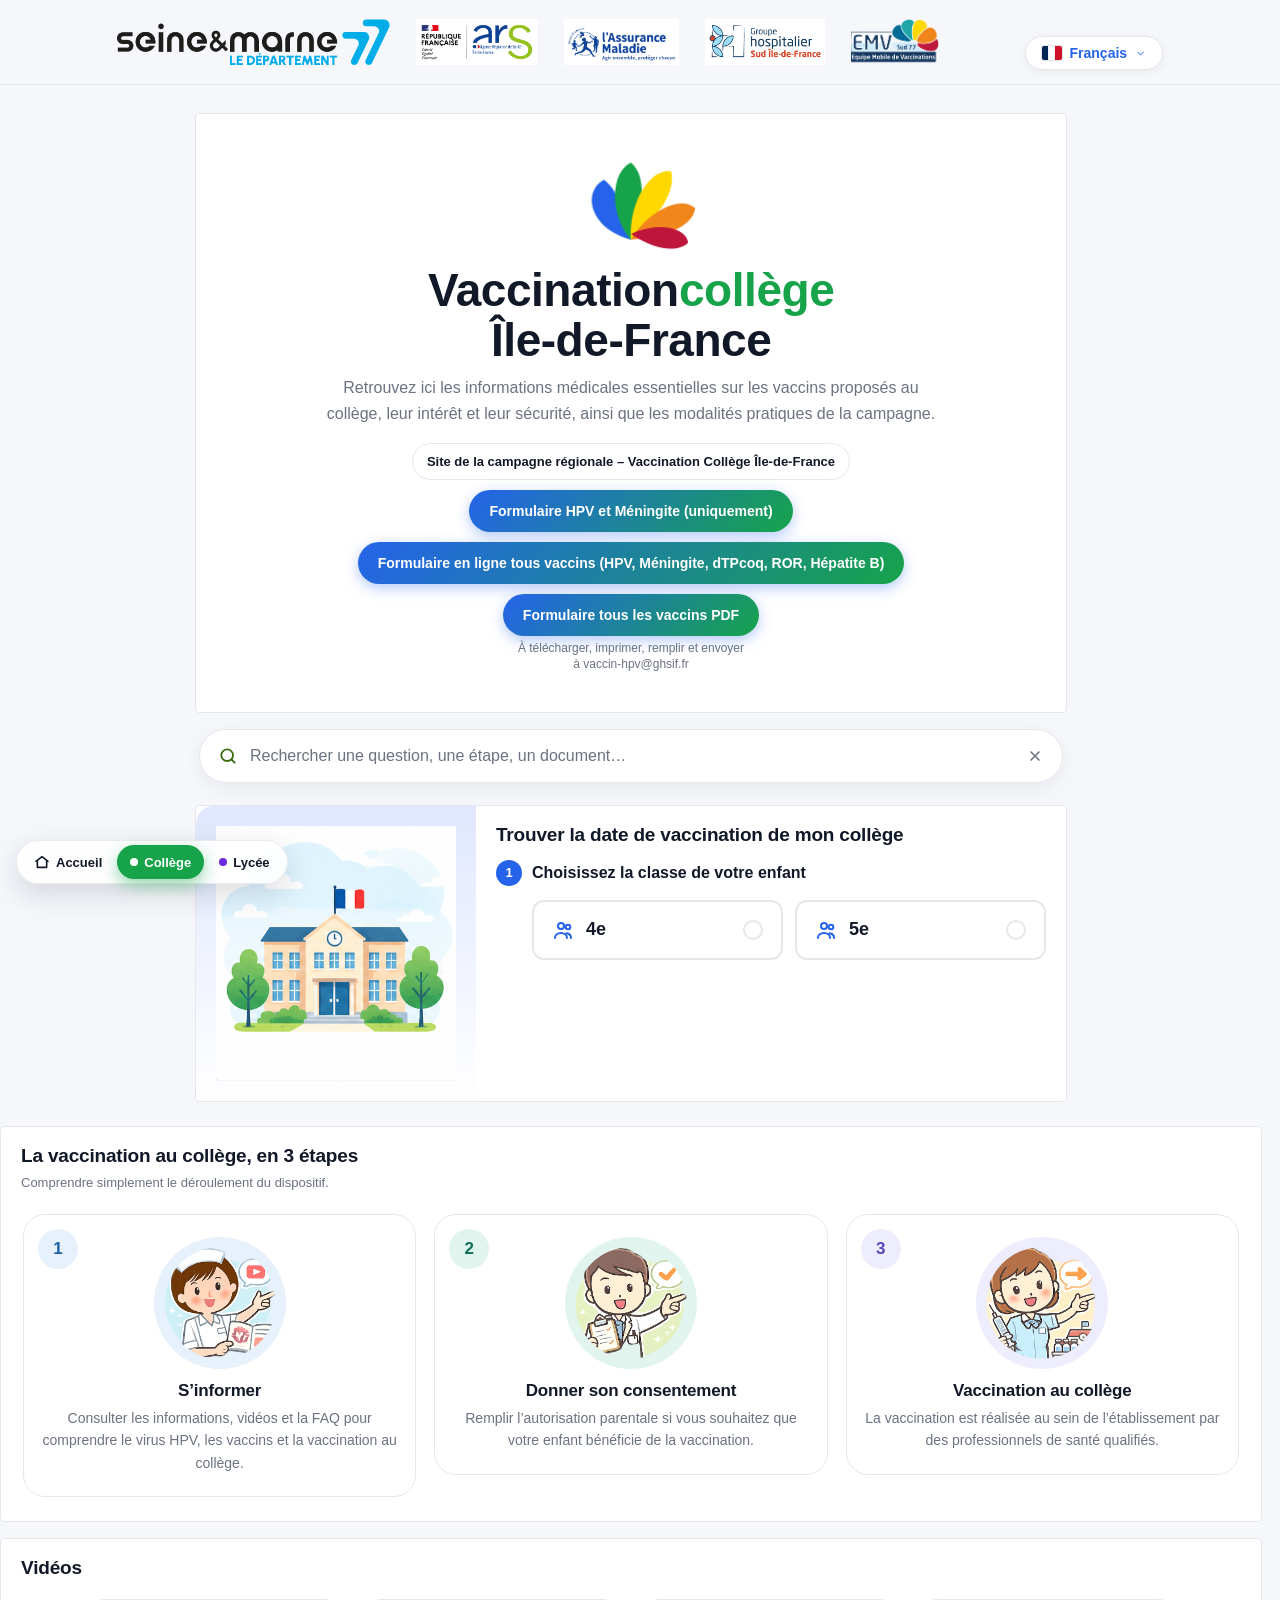
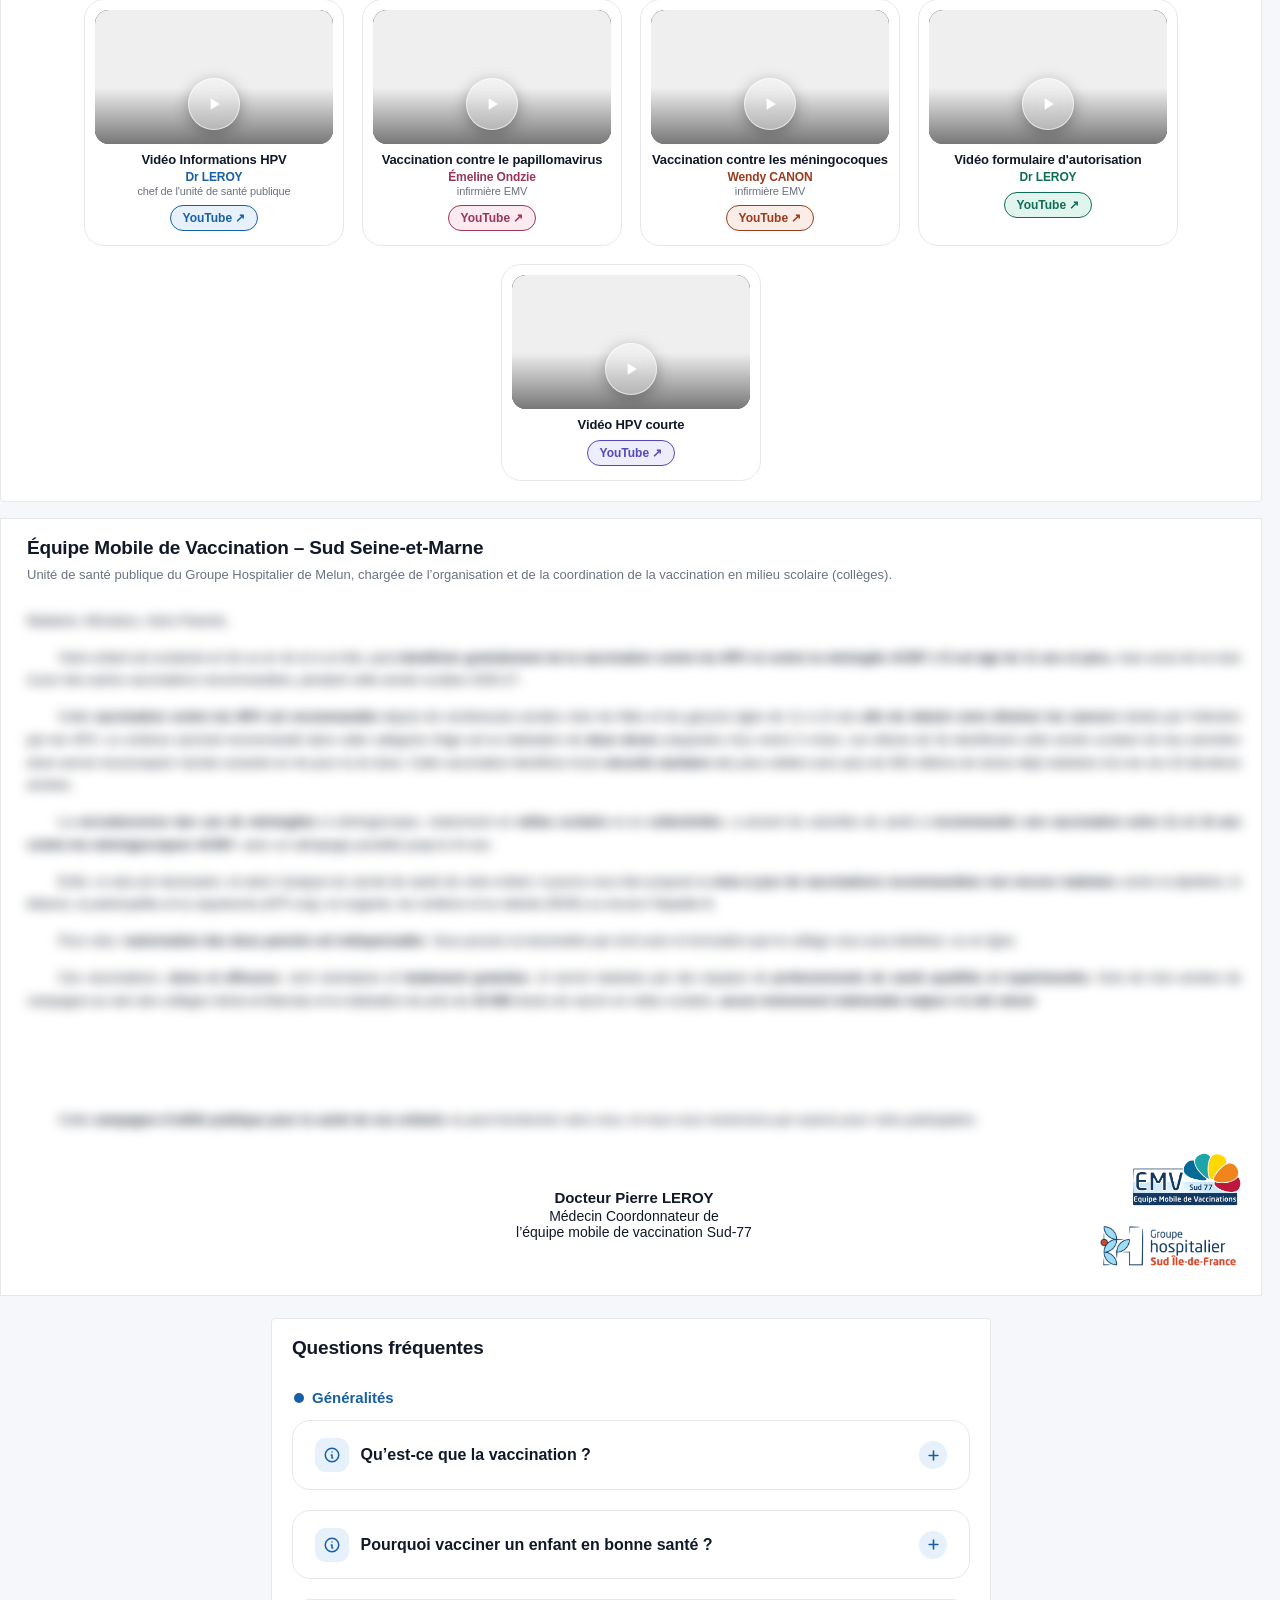
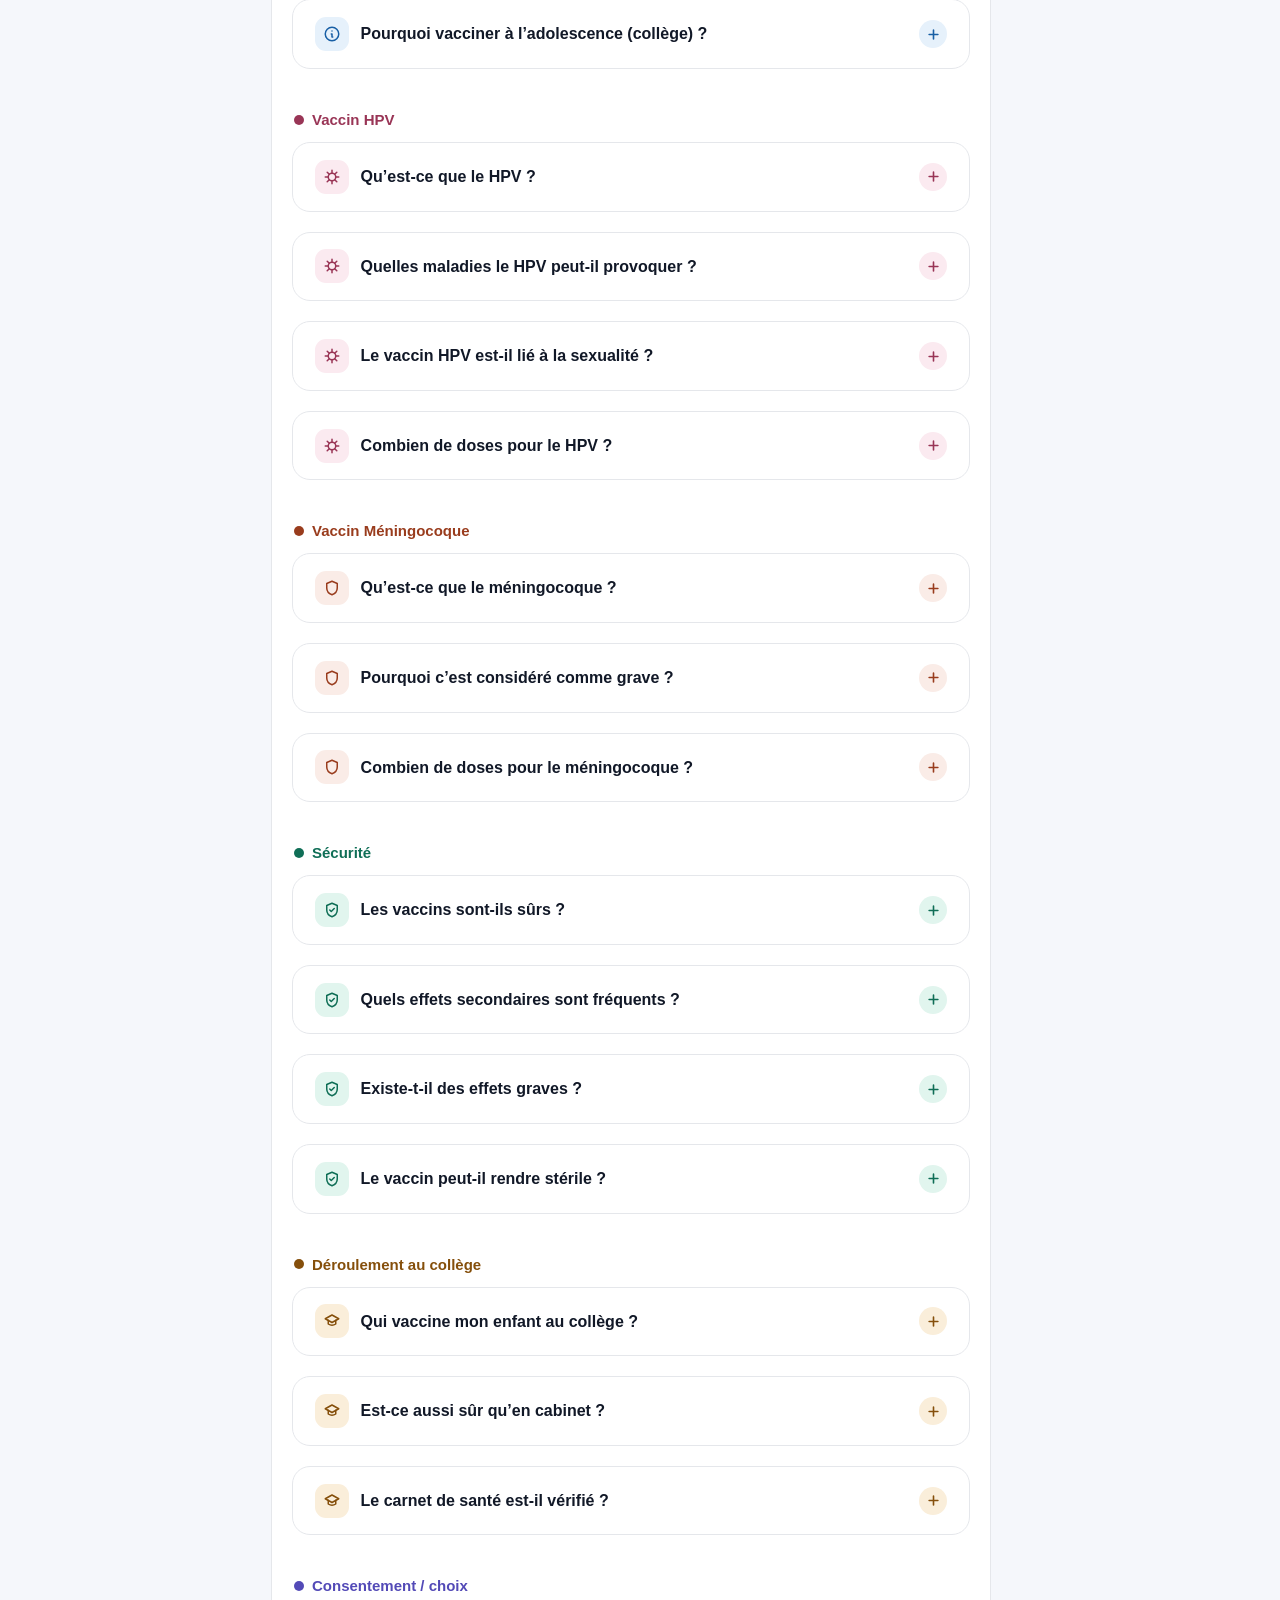
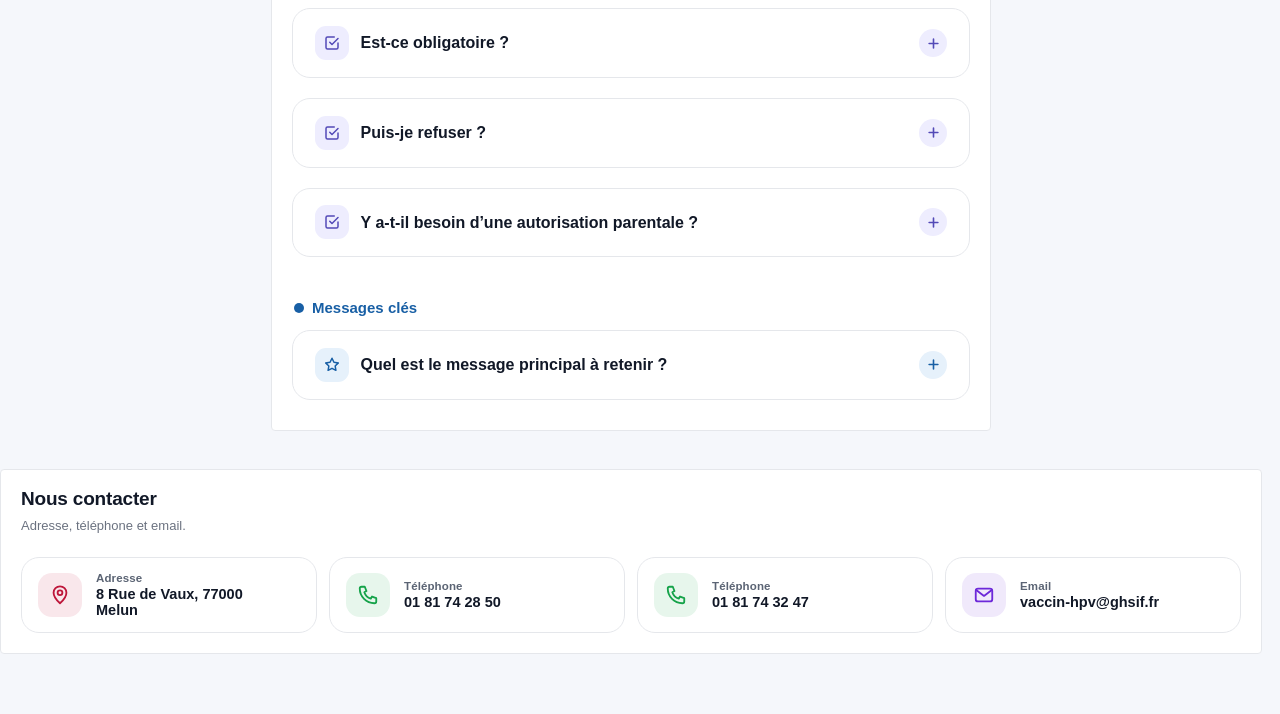
==== commit f6fa33d2: "maj" ====
--- a/college/index.html
+++ b/college/index.html
@@ -659,6 +659,8 @@
 <script src="../js/effets.js?v=20261006-1" data-accent="college" defer></script>
 <link rel="stylesheet" href="../css/recherche.css?v=20261012-3">
 <script src="../js/recherche.js?v=20261012-3" data-accent="college" defer></script>
+<link rel="stylesheet" href="../css/annonces.css?v=20261022-1">
+<script src="../js/annonces.js?v=20261022-1" data-page="college" defer></script>
 <link rel="icon" href="../favicon.ico?v=20261015-1" sizes="any">
 <link rel="icon" type="image/png" sizes="32x32" href="../img/favicon-32.png?v=20261015-1">
 <link rel="icon" type="image/png" sizes="192x192" href="../img/favicon-192.png?v=20261015-1">
@@ -2070,6 +2072,7 @@
       const acc = document.createElement('div');
       acc.className = 'acc';
       acc.setAttribute('data-section', it.section || 'general');
+      acc.setAttribute('data-fid', it.id || ('i'+idx));
       if(q) acc.classList.add('searchHit');
 
       const h3 = document.createElement('h3');
--- a/css/annonces.css
+++ b/css/annonces.css
@@ -0,0 +1,87 @@
+/* =====================================================================
+   ACTUALITÉS ET BANDEAUX D'ANNONCE (publiés depuis l'espace admin)
+   ===================================================================== */
+:root{--vs-ease:cubic-bezier(.2,.8,.2,1)}
+
+/* ---------- Actualités (accueil) ---------- */
+.vs-actus{width:100%;max-width:1100px;margin:34px auto 10px;padding:0 16px;box-sizing:border-box}
+.vs-actus[hidden]{display:none}
+.vs-actus h2{font-size:clamp(22px,3vw,30px);margin:0 0 18px;text-align:center;color:#12365e}
+.vs-actus-liste{display:grid;grid-template-columns:repeat(auto-fit,minmax(260px,1fr));gap:16px}
+.vs-actu{position:relative;background:var(--actu-fond,#fff);border-radius:24px 24px 24px 6px;padding:20px 22px;box-shadow:0 0 0 1px #e5e7eb inset,0 18px 36px -28px rgba(18,54,94,.45);overflow:hidden;isolation:isolate;text-align:start;
+  transform:perspective(900px) rotateX(var(--rx,0deg)) rotateY(var(--ry,0deg));transition:transform .25s ease,box-shadow .35s ease}
+.vs-actu.epinglee{box-shadow:0 0 0 2px #ffd800 inset,0 18px 36px -28px rgba(18,54,94,.45)}
+.vs-actu time{display:block;font-size:.9rem;font-weight:700;color:#6b7280;margin:0 0 .3rem}
+.vs-actu h3{margin:0 0 .45rem;line-height:1.25;color:var(--actu-titre,#12365e);font-size:var(--actu-tt,1.2rem)}
+.vs-actu-texte{font-size:var(--actu-tx,1rem);margin:0 0 .6rem;line-height:1.55;color:#1f2937}
+.vs-actu-texte p{margin:0 0 .5rem}
+.vs-actu-texte ul,.vs-annonce-texte ul{margin:.3rem 0;padding-inline-start:1.2rem}
+.vs-actu-texte a,.vs-annonce-texte a{color:inherit;font-weight:700;text-decoration:underline;text-underline-offset:2px}
+
+/* ---------- Boutons sous le texte ---------- */
+.vs-boutons{display:flex;flex-wrap:wrap;gap:.5rem;margin-top:.7rem}
+.vs-btn{display:inline-flex;align-items:center;gap:.45rem;padding:.55rem .95rem;border-radius:16px 16px 16px 4px;background:var(--actu-titre,#12365e);color:#fff !important;text-decoration:none !important;font-weight:700;font-size:.95rem;transition:transform .25s var(--vs-ease),filter .25s ease}
+.vs-btn svg{width:18px;height:18px;flex:none}
+.vs-btn:hover{transform:translateY(-2px);filter:brightness(1.12)}
+
+/* ---------- Bandeaux d'annonce (en haut des pages) ---------- */
+.vs-annonces{padding:14px 16px 4px;box-sizing:border-box}
+.vs-annonce + .vs-annonce{margin-top:10px}
+.vs-annonce{--a1:#fff8dc;--a2:#ffe7a3;--ac:#f1861b;--at:#5a3a00;color:var(--at)}
+.vs-annonce-in{position:relative;overflow:hidden;display:flex;align-items:center;gap:1rem;max-width:1100px;margin:0 auto;padding:1rem 1.3rem;box-sizing:border-box;
+  background:linear-gradient(120deg,var(--a1),var(--a2));border-radius:26px 26px 26px 6px;
+  box-shadow:0 14px 34px -20px color-mix(in srgb,var(--ac) 70%,transparent),0 0 0 1px color-mix(in srgb,var(--ac) 25%,transparent) inset;
+  font-weight:700;font-size:1.05rem;line-height:1.45;text-align:start}
+.vs-annonce-in::before{content:"";position:absolute;inset:0;background:linear-gradient(100deg,transparent 30%,rgba(255,255,255,.55) 50%,transparent 70%);transform:translateX(-100%);animation:vsReflet 1.6s .5s ease-out 1 both;pointer-events:none}
+.vs-annonce-ico{position:relative;display:grid;place-items:center;flex:none;width:44px;height:44px;border-radius:50%;background:var(--ac);box-shadow:0 8px 18px -8px var(--ac)}
+.vs-annonce-ico svg{width:24px;height:24px;color:#fff}
+.vs-annonce-texte{flex:1;color:var(--at)}
+.vs-annonce-texte p{margin:0}
+.vs-annonce .vs-boutons{margin-top:.5rem}
+.vs-annonce .vs-btn{background:var(--ac);font-size:.9rem;padding:.45rem .85rem}
+.vs-annonce.theme-orange{--a1:#fff3e6;--a2:#fddcb8;--ac:#a85406;--at:#5a2e00}
+.vs-annonce.theme-rouge{--a1:#fdeef1;--a2:#f8d0d9;--ac:#be163a;--at:#6e0b20}
+.vs-annonce.theme-rose{--a1:#fdf0f5;--a2:#f8d3e2;--ac:#c2306a;--at:#6b1236}
+.vs-annonce.theme-bleu{--a1:#eaf5fb;--a2:#cfe6f4;--ac:#006997;--at:#12365e}
+.vs-annonce.theme-vert{--a1:#ebf7ef;--a2:#cfead9;--ac:#2e7d32;--at:#163f1a}
+.vs-annonce.theme-marine{--a1:#16406d;--a2:#12365e;--ac:#ffd800;--at:#ffffff}
+.vs-annonce.theme-marine .vs-annonce-ico svg{color:#12365e}
+@media (max-width:560px){.vs-annonce-in{font-size:1rem;padding:.85rem 1rem;gap:.8rem}.vs-annonce-ico{width:38px;height:38px}}
+
+/* ---------- Animations au choix, durée, répétition et départ réglables ---------- */
+.fx-apparition{animation:fxMonte var(--fxd,.9s) var(--vs-ease) var(--fxl,0s) var(--fxr,1) both}
+.vs-annonce.fx-apparition{animation-name:fxDescend}
+.fx-fondu{animation:fxFondu var(--fxd,1s) ease var(--fxl,0s) var(--fxr,1) both}
+.fx-gauche{animation:fxGauche var(--fxd,.9s) var(--vs-ease) var(--fxl,0s) var(--fxr,1) both}
+.fx-droite{animation:fxDroite var(--fxd,.9s) var(--vs-ease) var(--fxl,0s) var(--fxr,1) both}
+.fx-zoom{animation:fxZoom var(--fxd,.8s) cubic-bezier(.2,.9,.25,1.2) var(--fxl,0s) var(--fxr,1) both}
+.fx-rebond{animation:fxRebond var(--fxd,1.2s) ease var(--fxl,0s) var(--fxr,1) both}
+.fx-battement{animation:fxBattement var(--fxd,1.6s) ease-in-out var(--fxl,0s) var(--fxr,infinite)}
+.fx-respiration{transform-origin:20% 100%;animation:fxRespire var(--fxd,6s) ease-in-out var(--fxl,0s) var(--fxr,infinite)}
+.fx-secousse{animation:fxSecousse var(--fxd,.8s) ease var(--fxl,0s) var(--fxr,2)}
+.fx-clignote{animation:fxClignote var(--fxd,2s) ease-in-out var(--fxl,0s) var(--fxr,infinite)}
+.vs-actu.fx-pulsation::after{content:"";position:absolute;inset:0;border-radius:inherit;border:2px solid var(--actu-titre,#006997);pointer-events:none;animation:fxAnneau var(--fxd,2.6s) ease-out var(--fxl,0s) var(--fxr,infinite)}
+.vs-actu.fx-reflet::after{content:"";position:absolute;inset:0;pointer-events:none;background:linear-gradient(100deg,transparent 35%,rgba(255,255,255,.7) 50%,transparent 65%);transform:translateX(-100%);animation:fxReflet var(--fxd,2.4s) ease-in-out var(--fxl,0s) var(--fxr,infinite)}
+.vs-actu.fx-mots h3 .w{display:inline-block;opacity:0;transform:translateY(40%);animation:fxMot var(--fxd,.8s) cubic-bezier(.2,.8,.2,1) forwards;animation-delay:calc(var(--k) * 90ms + var(--fxl,0s) + 200ms)}
+.vs-actu.fx-lumiere::before{content:"";position:absolute;inset:0;z-index:-1;background:radial-gradient(420px circle at var(--mx,80%) var(--my,0%),color-mix(in srgb,var(--actu-titre,#006997) 16%,transparent),transparent 60%)}
+.vs-actu.fx-lumiere:hover{box-shadow:0 0 0 2px color-mix(in srgb,var(--actu-titre,#006997) 40%,transparent) inset,0 26px 50px -26px color-mix(in srgb,var(--actu-titre,#006997) 55%,transparent)}
+.vs-annonce.fx-pulsation .vs-annonce-ico::after{content:"";position:absolute;inset:-6px;border-radius:50%;border:2px solid var(--ac);animation:fxAnneauRond var(--fxd,1.4s) ease-out var(--fxl,0s) var(--fxr,infinite)}
+.vs-annonce.fx-reflet .vs-annonce-in::before{animation:vsReflet var(--fxd,2.4s) ease-in-out var(--fxl,0s) var(--fxr,infinite) both}
+@keyframes fxMonte{from{opacity:0;transform:translateY(24px)}to{opacity:1;transform:none}}
+@keyframes fxDescend{from{opacity:0;transform:translateY(-100%)}to{opacity:1;transform:none}}
+@keyframes fxFondu{from{opacity:0}to{opacity:1}}
+@keyframes fxGauche{from{opacity:0;transform:translateX(-48px)}to{opacity:1;transform:none}}
+@keyframes fxDroite{from{opacity:0;transform:translateX(48px)}to{opacity:1;transform:none}}
+@keyframes fxZoom{from{opacity:0;transform:scale(.85)}to{opacity:1;transform:none}}
+@keyframes fxRebond{0%{opacity:0;transform:translateY(-30px)}45%{opacity:1;transform:translateY(0)}62%{transform:translateY(-10px)}78%{transform:translateY(0)}90%{transform:translateY(-3px)}100%{opacity:1;transform:none}}
+@keyframes fxBattement{0%,100%{transform:scale(1)}15%{transform:scale(1.025)}30%{transform:scale(1)}45%{transform:scale(1.02)}}
+@keyframes fxRespire{0%,100%{transform:rotate(0)}50%{transform:rotate(-.8deg) translateY(-2px)}}
+@keyframes fxSecousse{0%,100%{transform:none}20%{transform:translateX(-5px) rotate(-.5deg)}40%{transform:translateX(5px) rotate(.5deg)}60%{transform:translateX(-3px)}80%{transform:translateX(3px)}}
+@keyframes fxClignote{0%,100%{opacity:1}50%{opacity:.55}}
+@keyframes fxReflet{0%{transform:translateX(-100%)}60%,100%{transform:translateX(100%)}}
+@keyframes vsReflet{to{transform:translateX(100%)}}
+@keyframes fxMot{to{opacity:1;transform:none}}
+@keyframes fxAnneau{0%{transform:scale(1);opacity:.8}70%,100%{transform:scale(1.04,1.12);opacity:0}}
+@keyframes fxAnneauRond{0%{transform:scale(.9);opacity:.9}100%{transform:scale(1.5);opacity:0}}
+@media (prefers-reduced-motion:reduce){[class*="fx-"],[class*="fx-"]::before,[class*="fx-"]::after,.fx-mots h3 .w,.vs-annonce-in::before{animation:none !important;opacity:1 !important;transform:none !important}}
+@media print{.vs-annonce-in{box-shadow:none;border:1px solid #999;background:#fff}.vs-actus{display:none}}
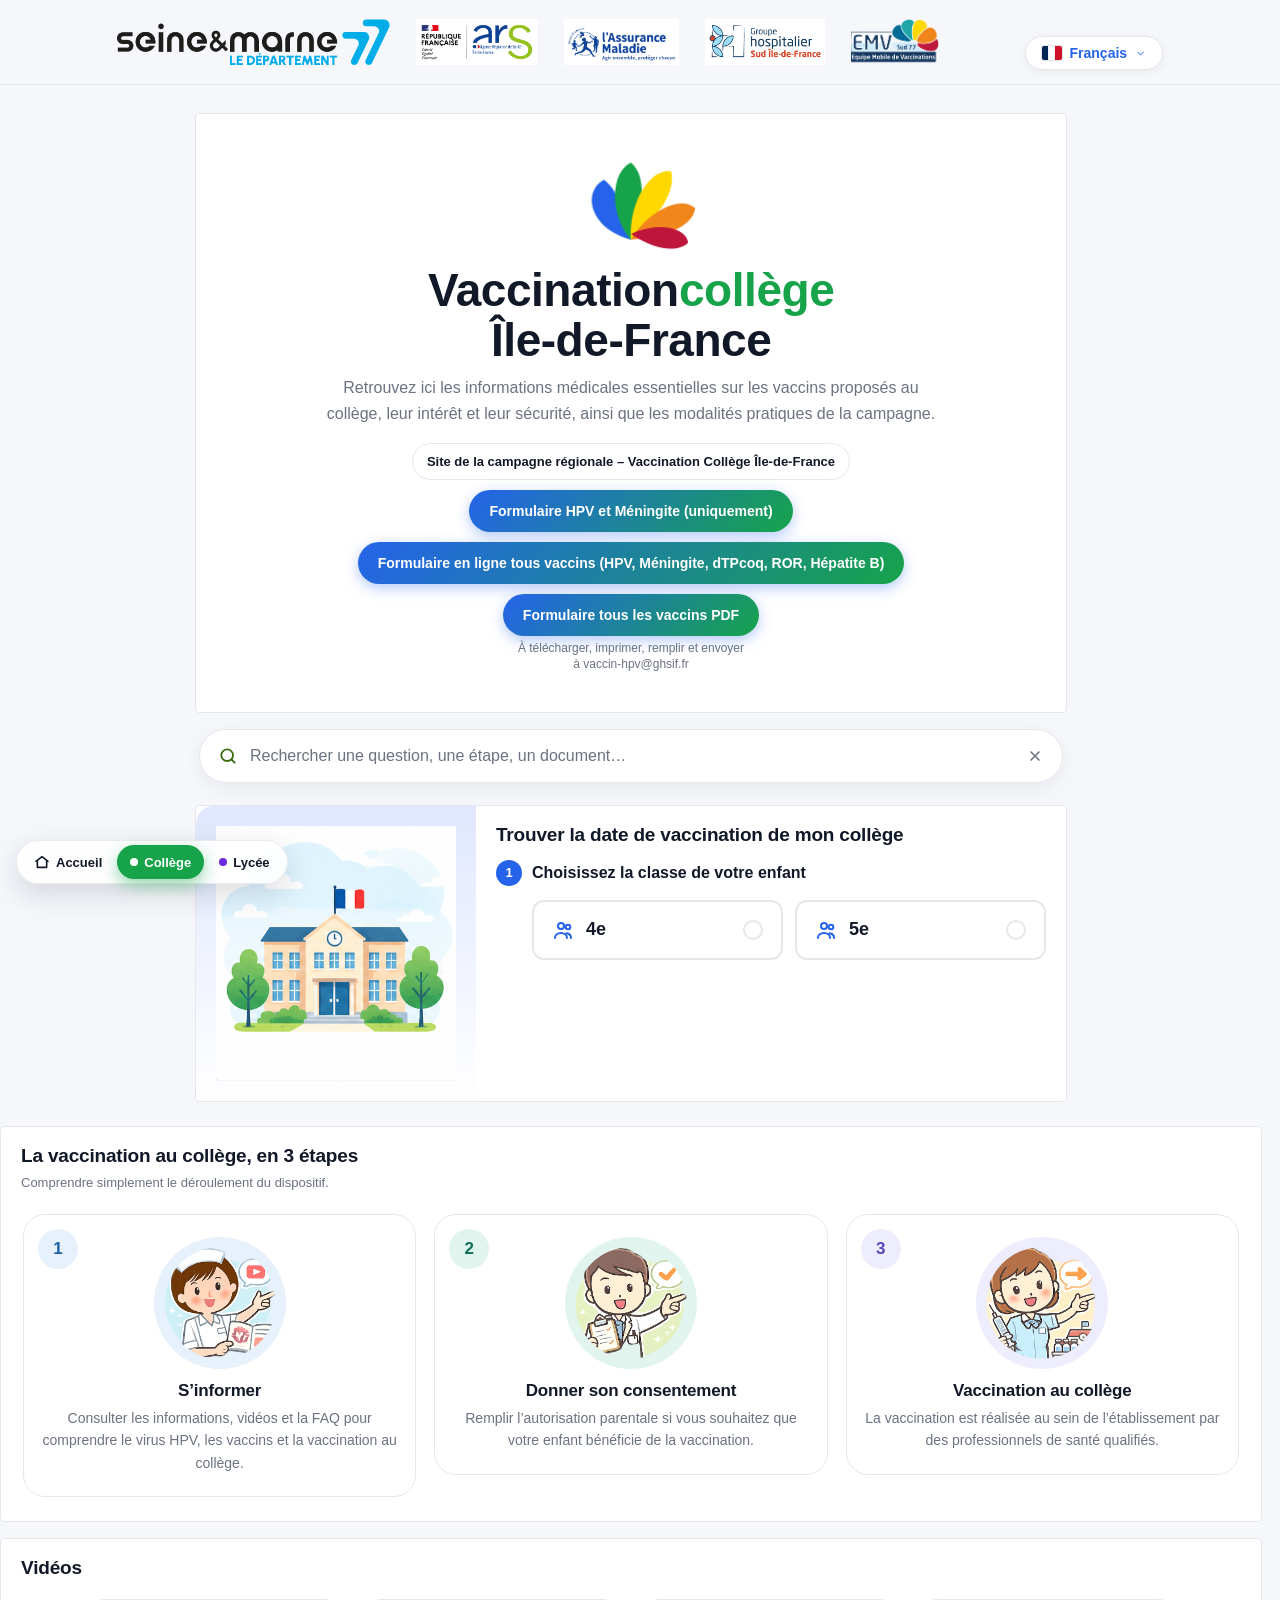
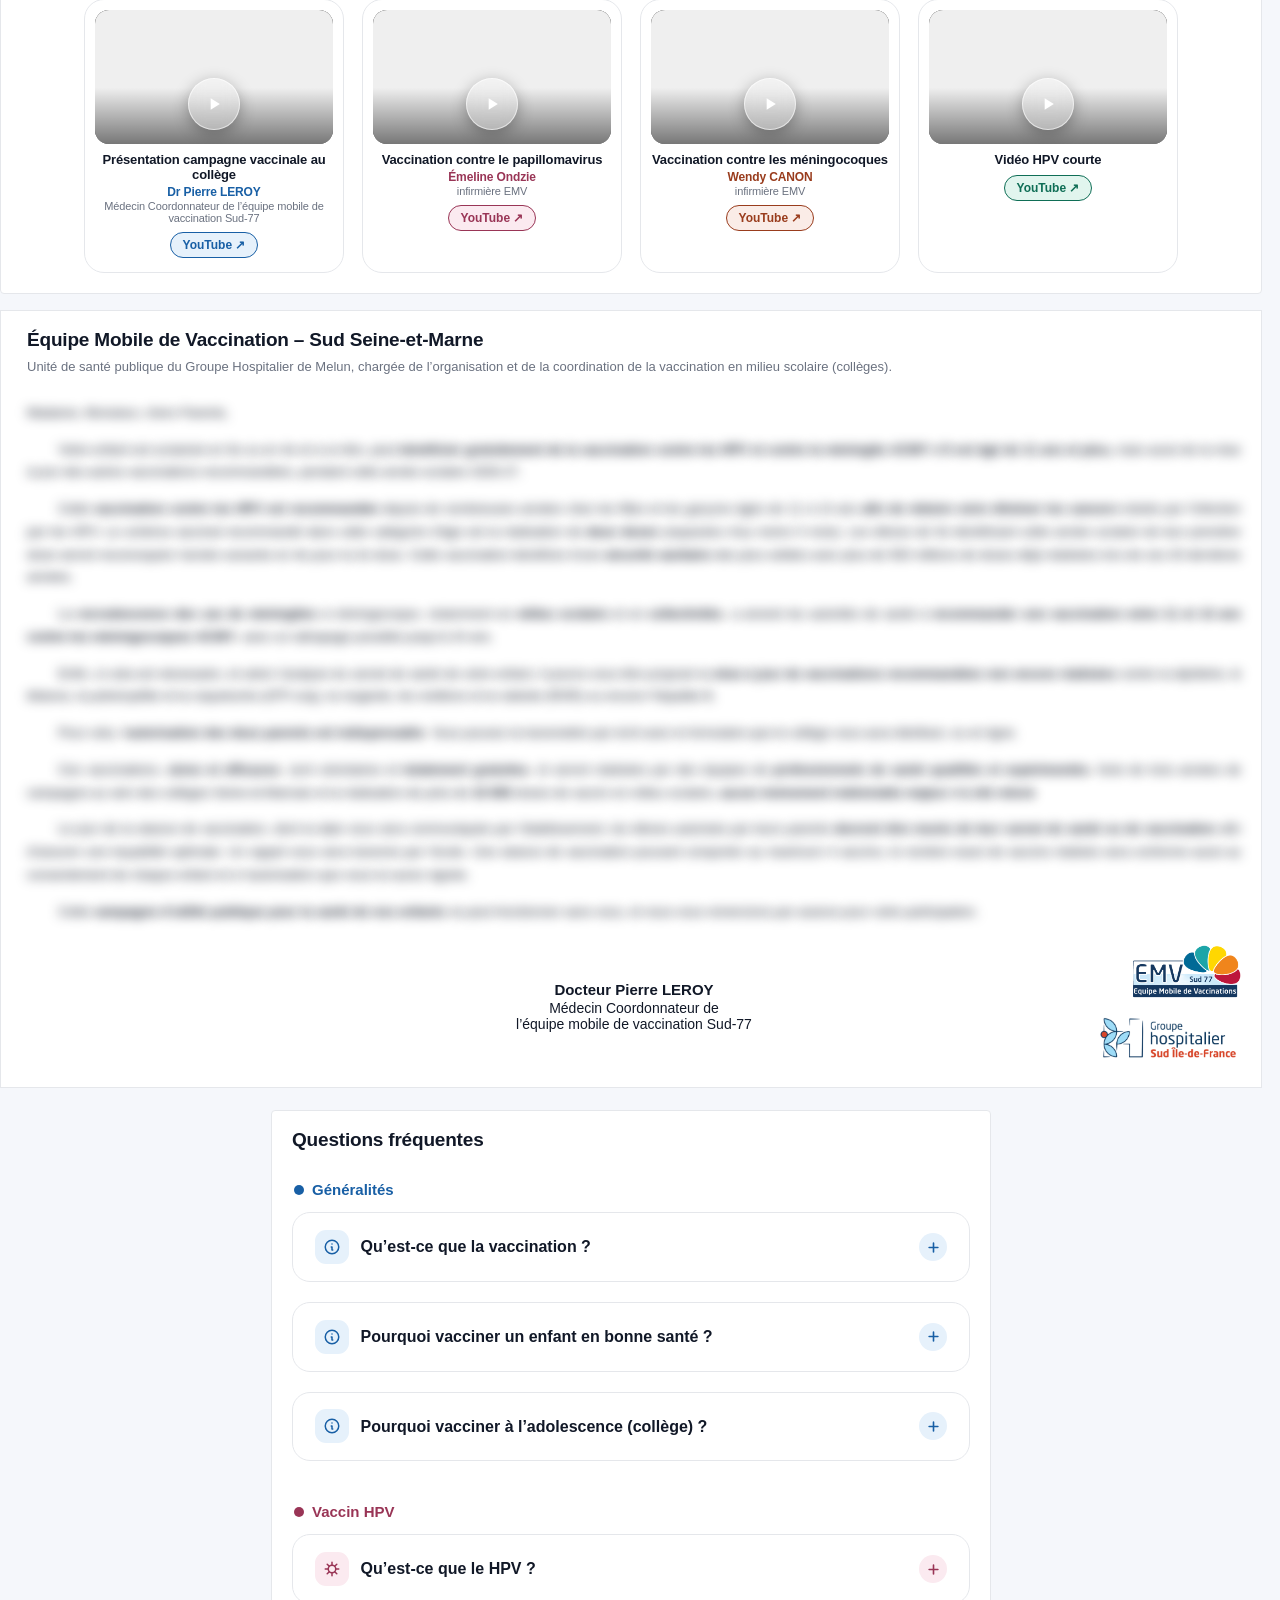
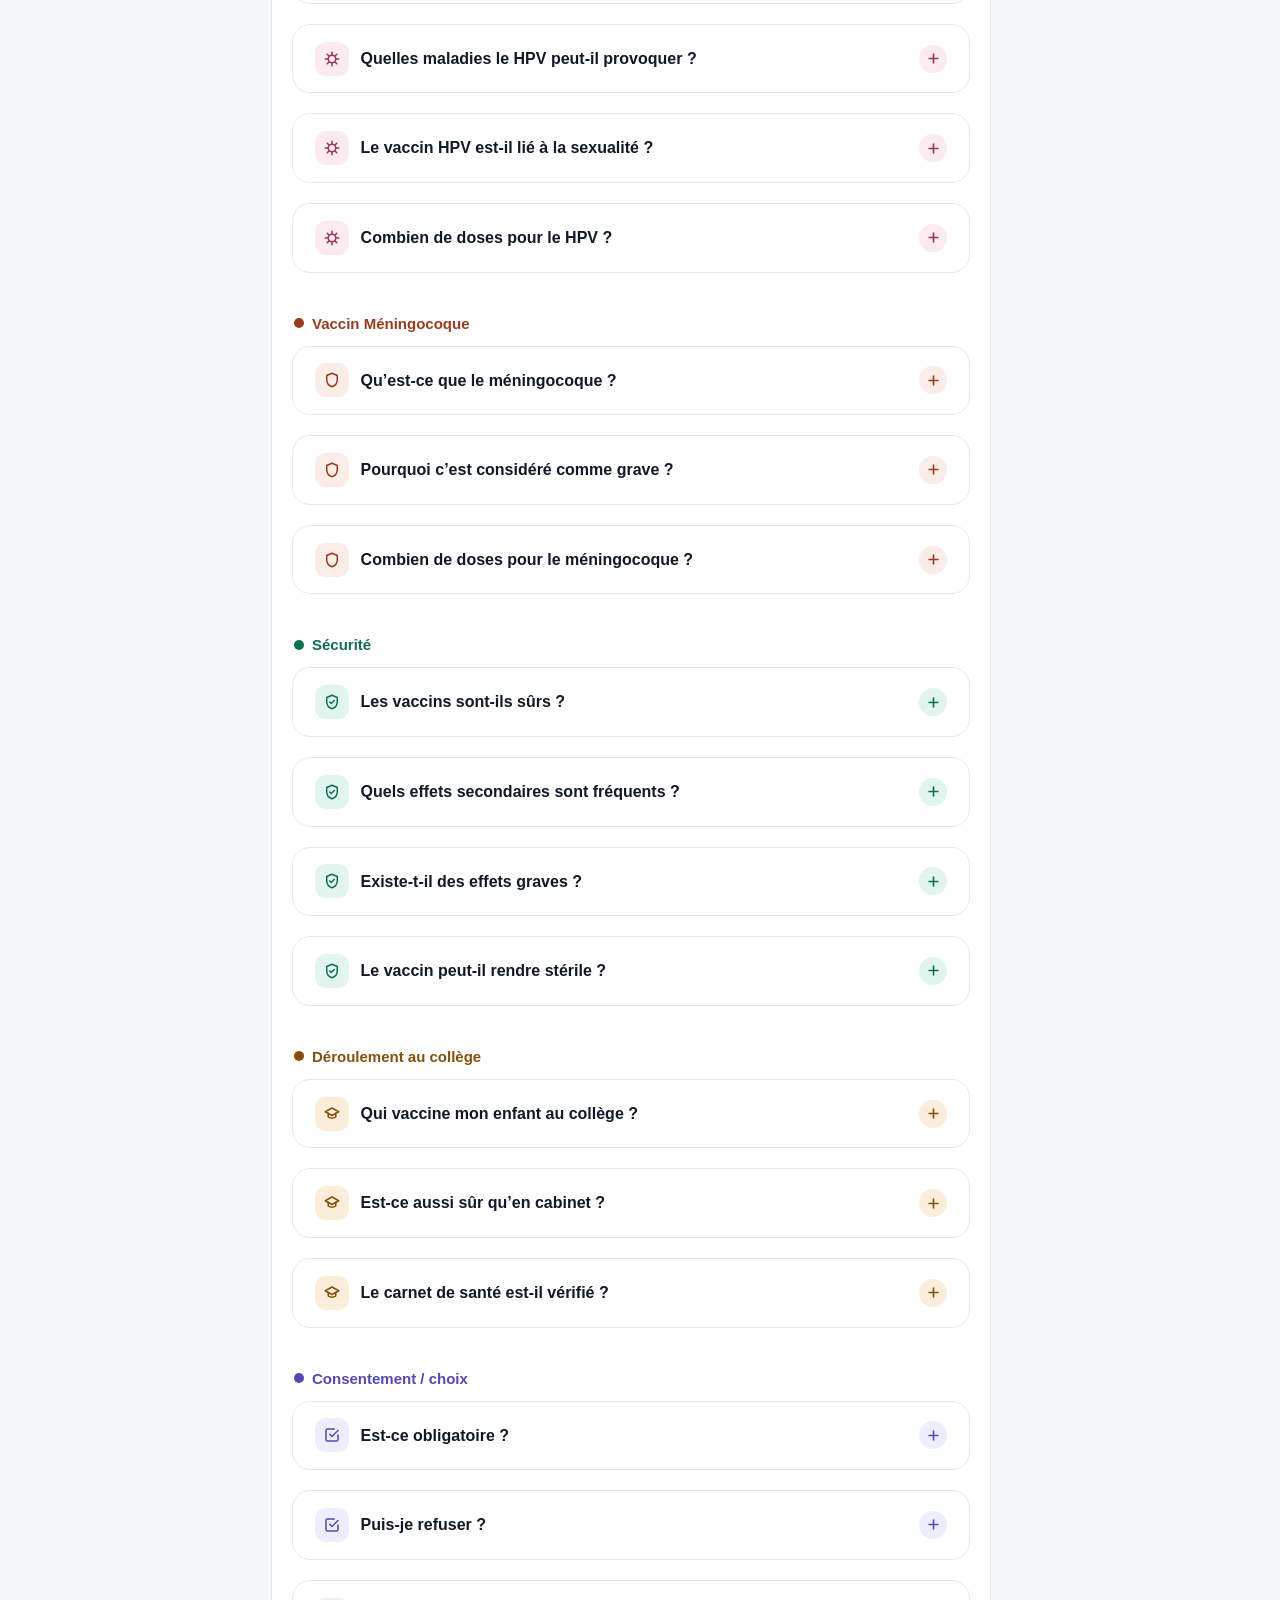
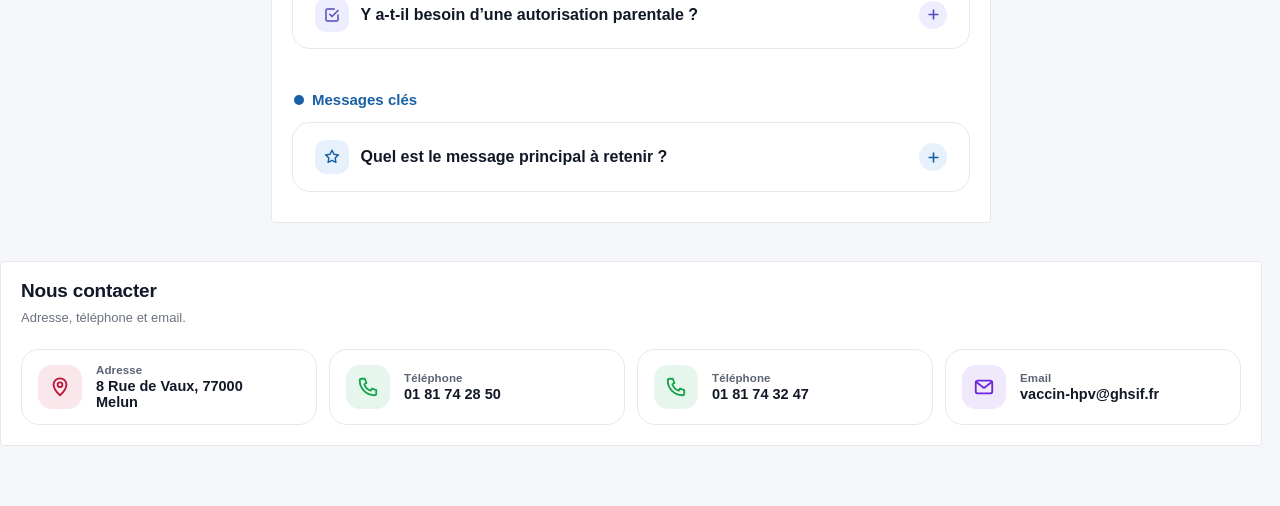
==== commit c39bad5a: "maj" ====
--- a/college/index.html
+++ b/college/index.html
@@ -659,8 +659,6 @@
 <script src="../js/effets.js?v=20261006-1" data-accent="college" defer></script>
 <link rel="stylesheet" href="../css/recherche.css?v=20261012-3">
 <script src="../js/recherche.js?v=20261012-3" data-accent="college" defer></script>
-<link rel="stylesheet" href="../css/annonces.css?v=20261022-1">
-<script src="../js/annonces.js?v=20261022-1" data-page="college" defer></script>
 <link rel="icon" href="../favicon.ico?v=20261015-1" sizes="any">
 <link rel="icon" type="image/png" sizes="32x32" href="../img/favicon-32.png?v=20261015-1">
 <link rel="icon" type="image/png" sizes="192x192" href="../img/favicon-192.png?v=20261015-1">
@@ -2072,7 +2070,6 @@
       const acc = document.createElement('div');
       acc.className = 'acc';
       acc.setAttribute('data-section', it.section || 'general');
-      acc.setAttribute('data-fid', it.id || ('i'+idx));
       if(q) acc.classList.add('searchHit');
 
       const h3 = document.createElement('h3');
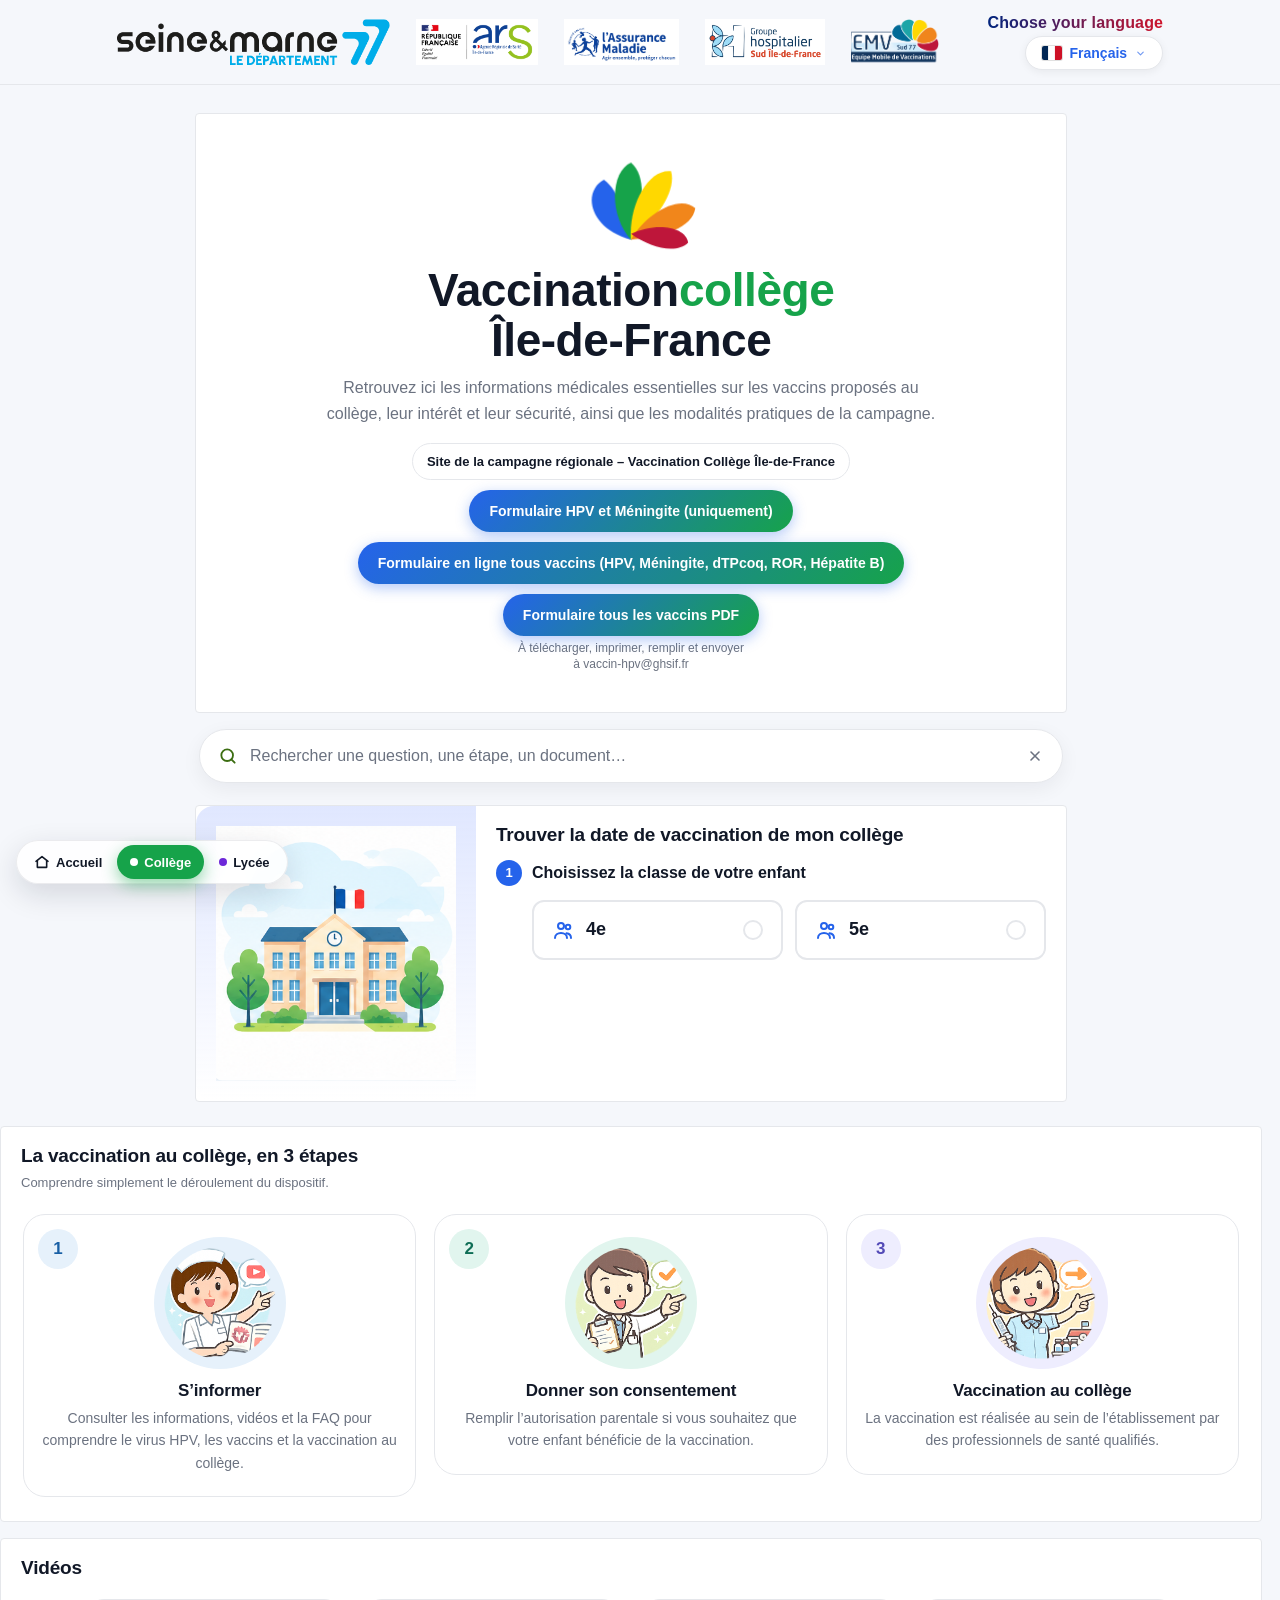
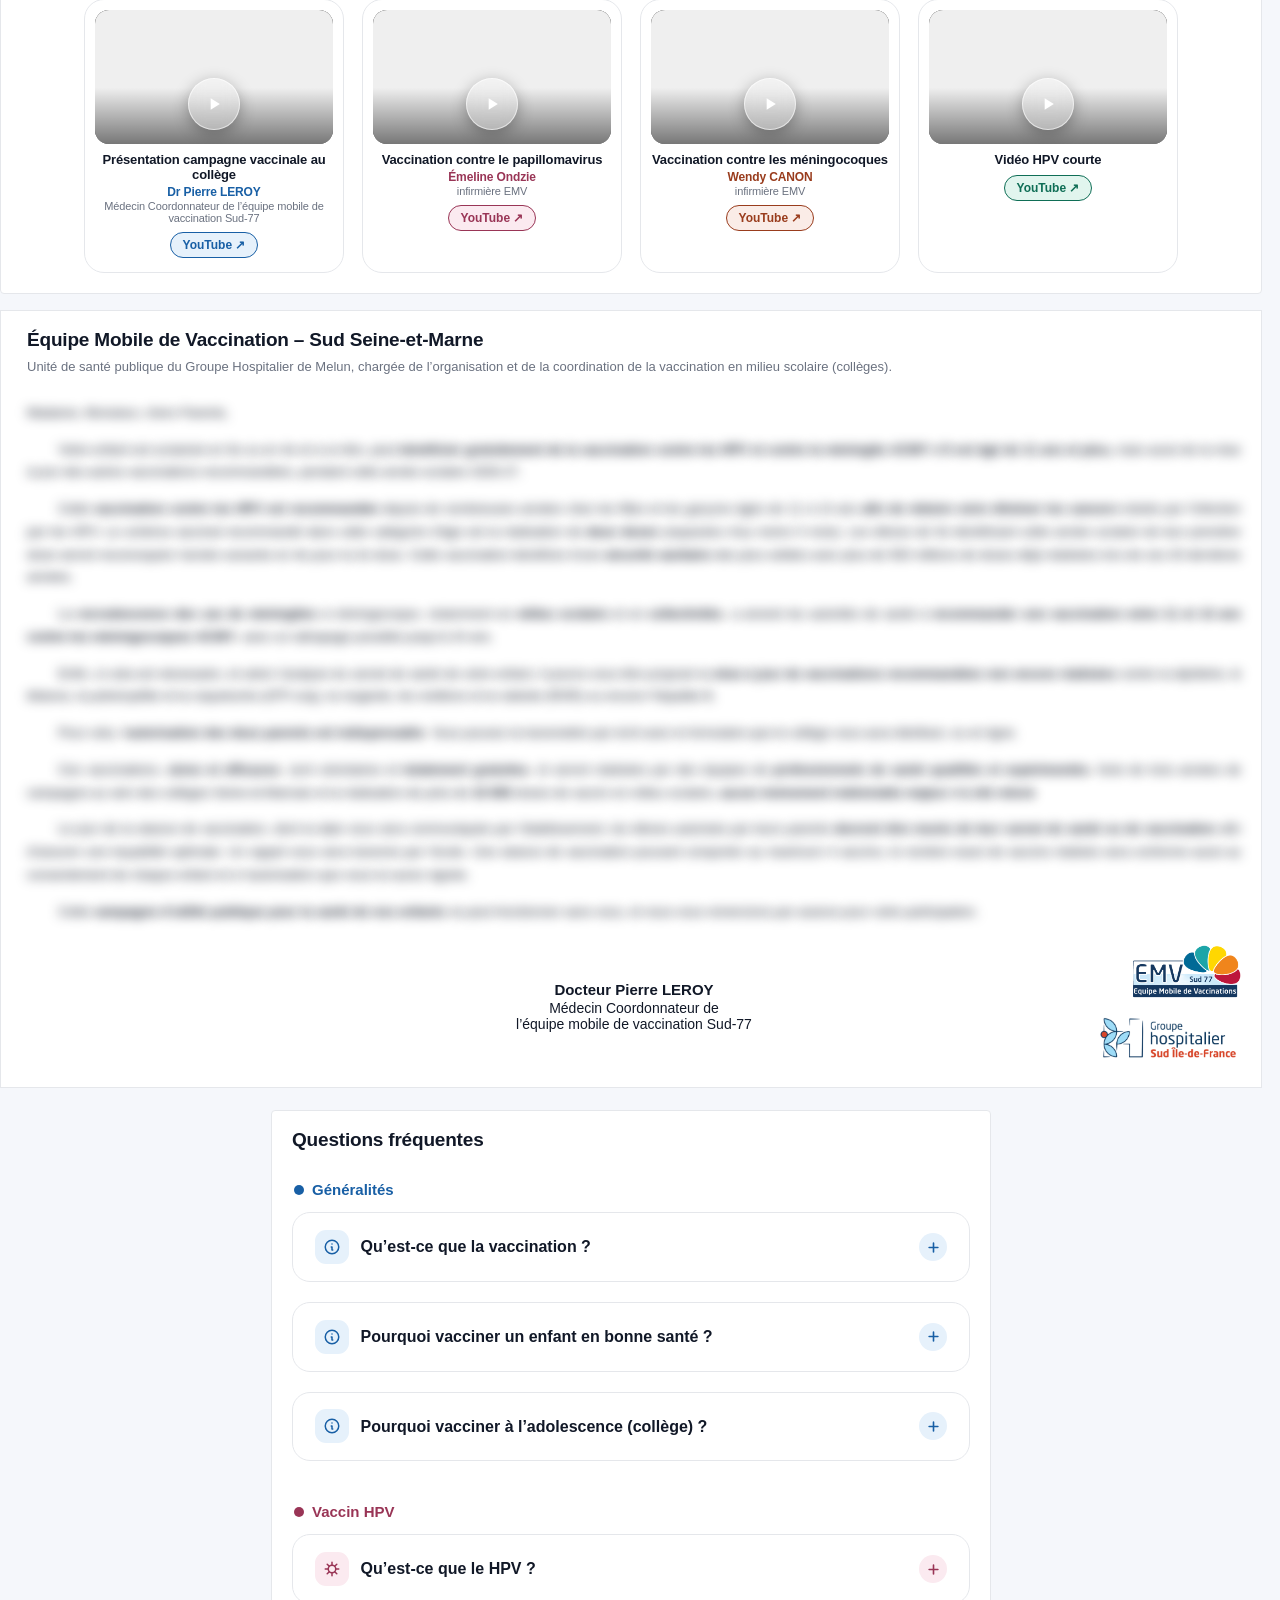
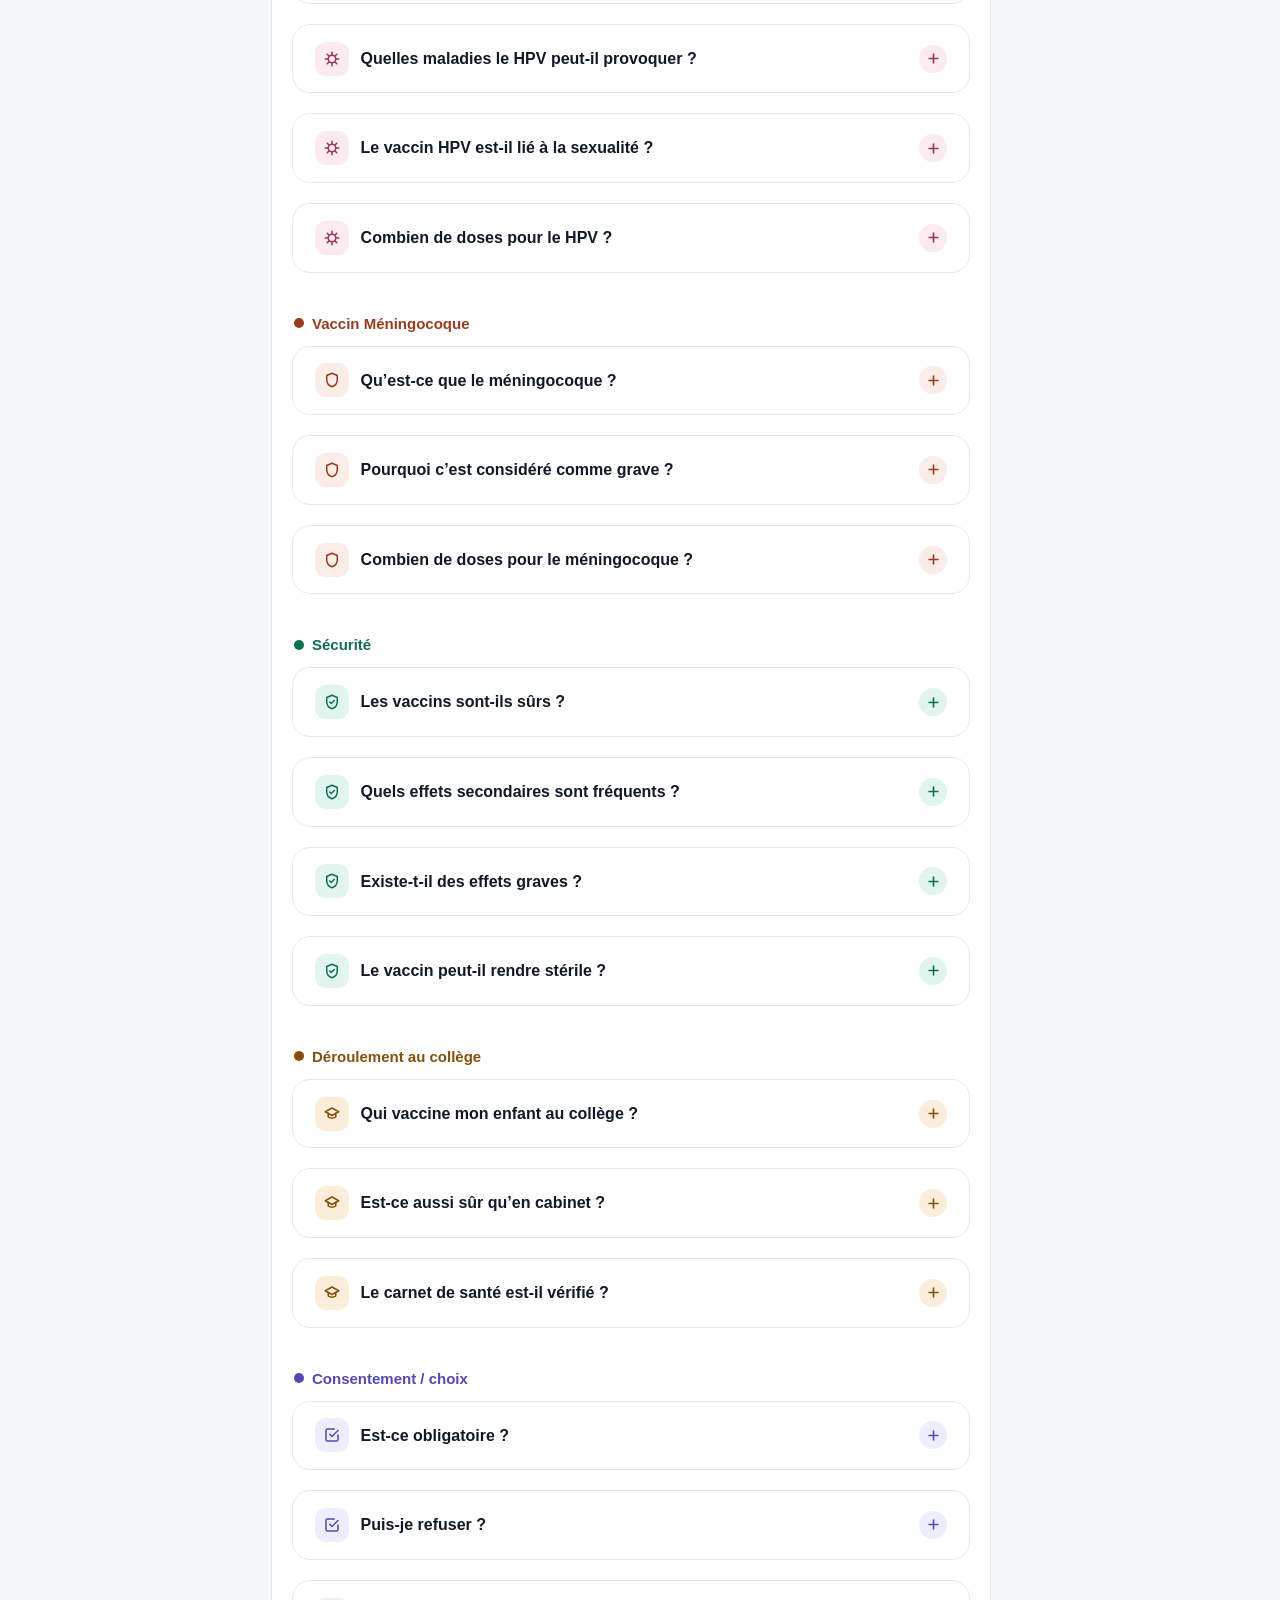
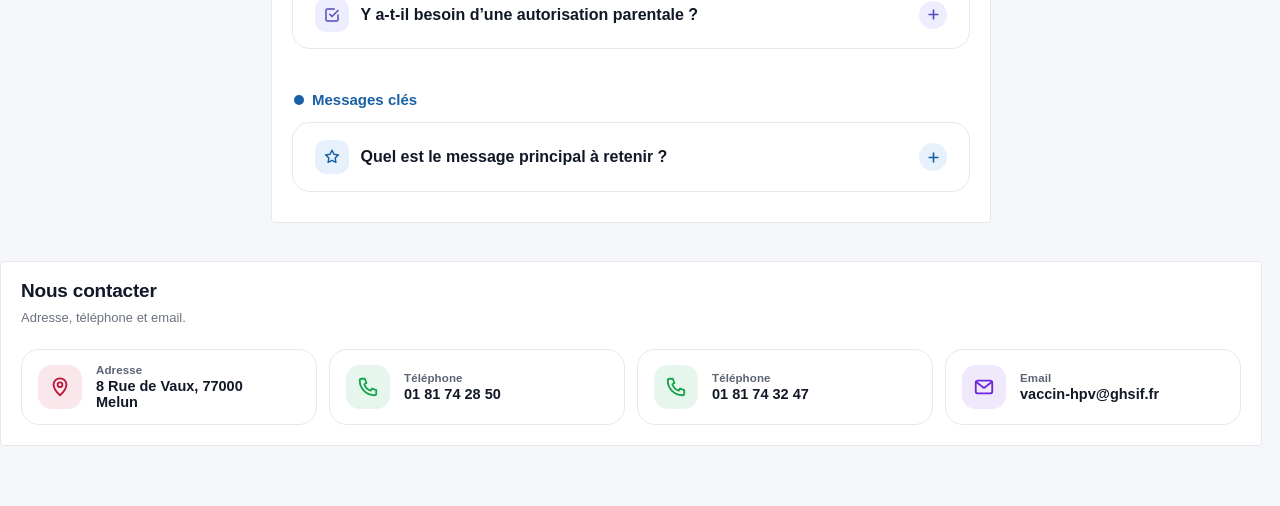
==== commit 6bb1b3a3: "maj" ====
--- a/college/index.html
+++ b/college/index.html
@@ -655,8 +655,8 @@
 </style>
         <link href="../../Documents/Pinegrow%20Projects/Tailwind-CSS-20260203-211032/tailwind_theme/tailwind.css" rel="stylesheet" type="text/css">
     <link rel="stylesheet" href="../css/contact.css?v=20261004-2">
-<link rel="stylesheet" href="../css/effets.css?v=20261006-1">
-<script src="../js/effets.js?v=20261006-1" data-accent="college" defer></script>
+<link rel="stylesheet" href="../css/effets.css?v=20261024-1">
+<script src="../js/effets.js?v=20261024-1" data-accent="college" defer></script>
 <link rel="stylesheet" href="../css/recherche.css?v=20261012-3">
 <script src="../js/recherche.js?v=20261012-3" data-accent="college" defer></script>
 <link rel="icon" href="../favicon.ico?v=20261015-1" sizes="any">
--- a/css/effets.css
+++ b/css/effets.css
@@ -137,7 +137,11 @@
 .fxLbFrame{position:relative;aspect-ratio:16/9}
 .fxLbBox.short .fxLbFrame{aspect-ratio:9/16}
 .fxLbFrame iframe{position:absolute;inset:0;width:100%;height:100%;border:0}
-.fxLbTitle{background:var(--vc,#2563eb);color:#fff;font-weight:800;font-size:14px;padding:12px 56px 12px 18px}
+.fxLbTitle{background:var(--vc,#2563eb);color:#fff;font-weight:800;font-size:14px;padding:12px 18px;overflow-wrap:anywhere;line-height:1.3}
+/* La taille du texte suit la largeur de la vidéo affichée, le texte passe à la ligne sans sortir du cadre */
+.fxLbBox{container-type:inline-size}
+.fxLbT1{font-size:clamp(12px,2.6cqi,16px)}
+.fxLbT2{font-weight:600;opacity:.92;margin-top:3px;font-size:clamp(11px,2.1cqi,14px)}
 .fxLbClose{position:absolute;top:6px;right:8px;width:38px;height:38px;border-radius:50%;border:0;background:rgba(255,255,255,.2);color:#fff;cursor:pointer;
   display:grid;place-items:center;font-size:22px;line-height:1;transition:transform .35s cubic-bezier(.2,.9,.25,1.6),background .25s ease;z-index:2}
 .fxLbClose:hover{transform:rotate(90deg);background:rgba(255,255,255,.35)}
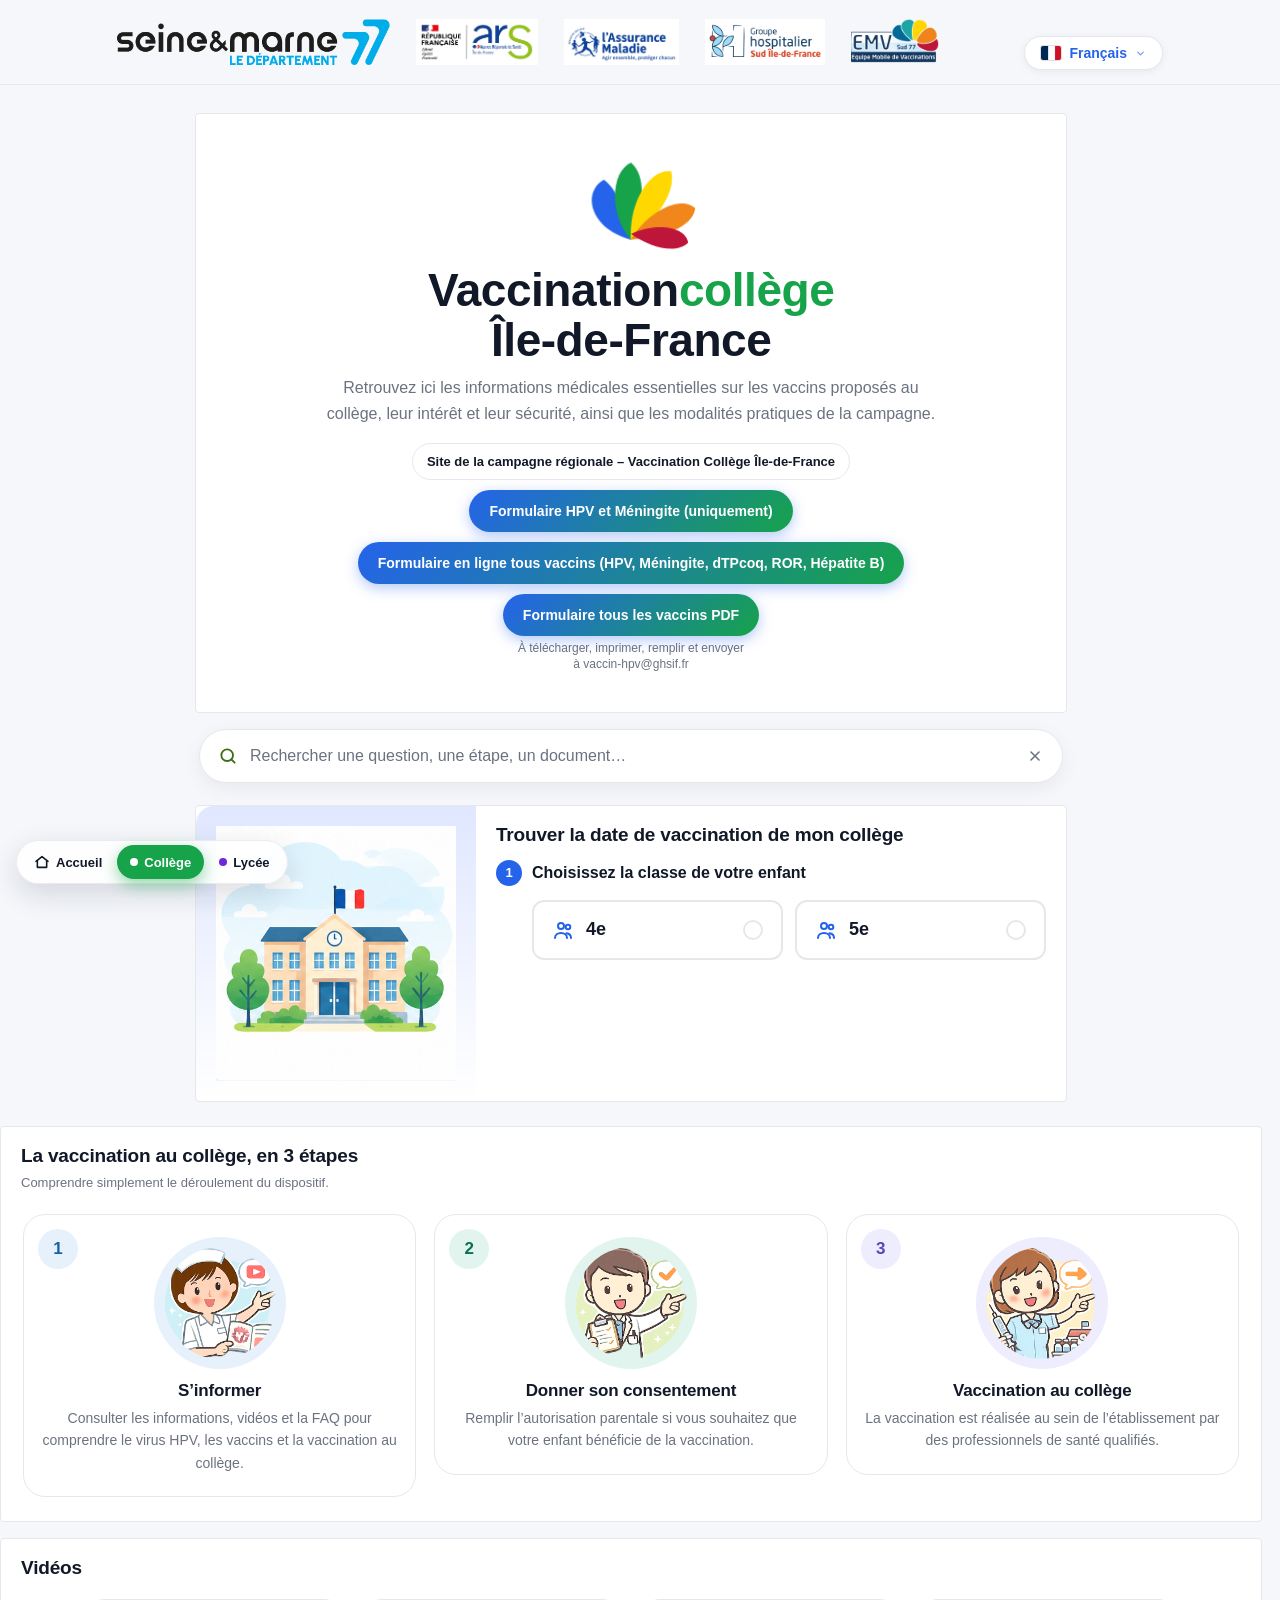
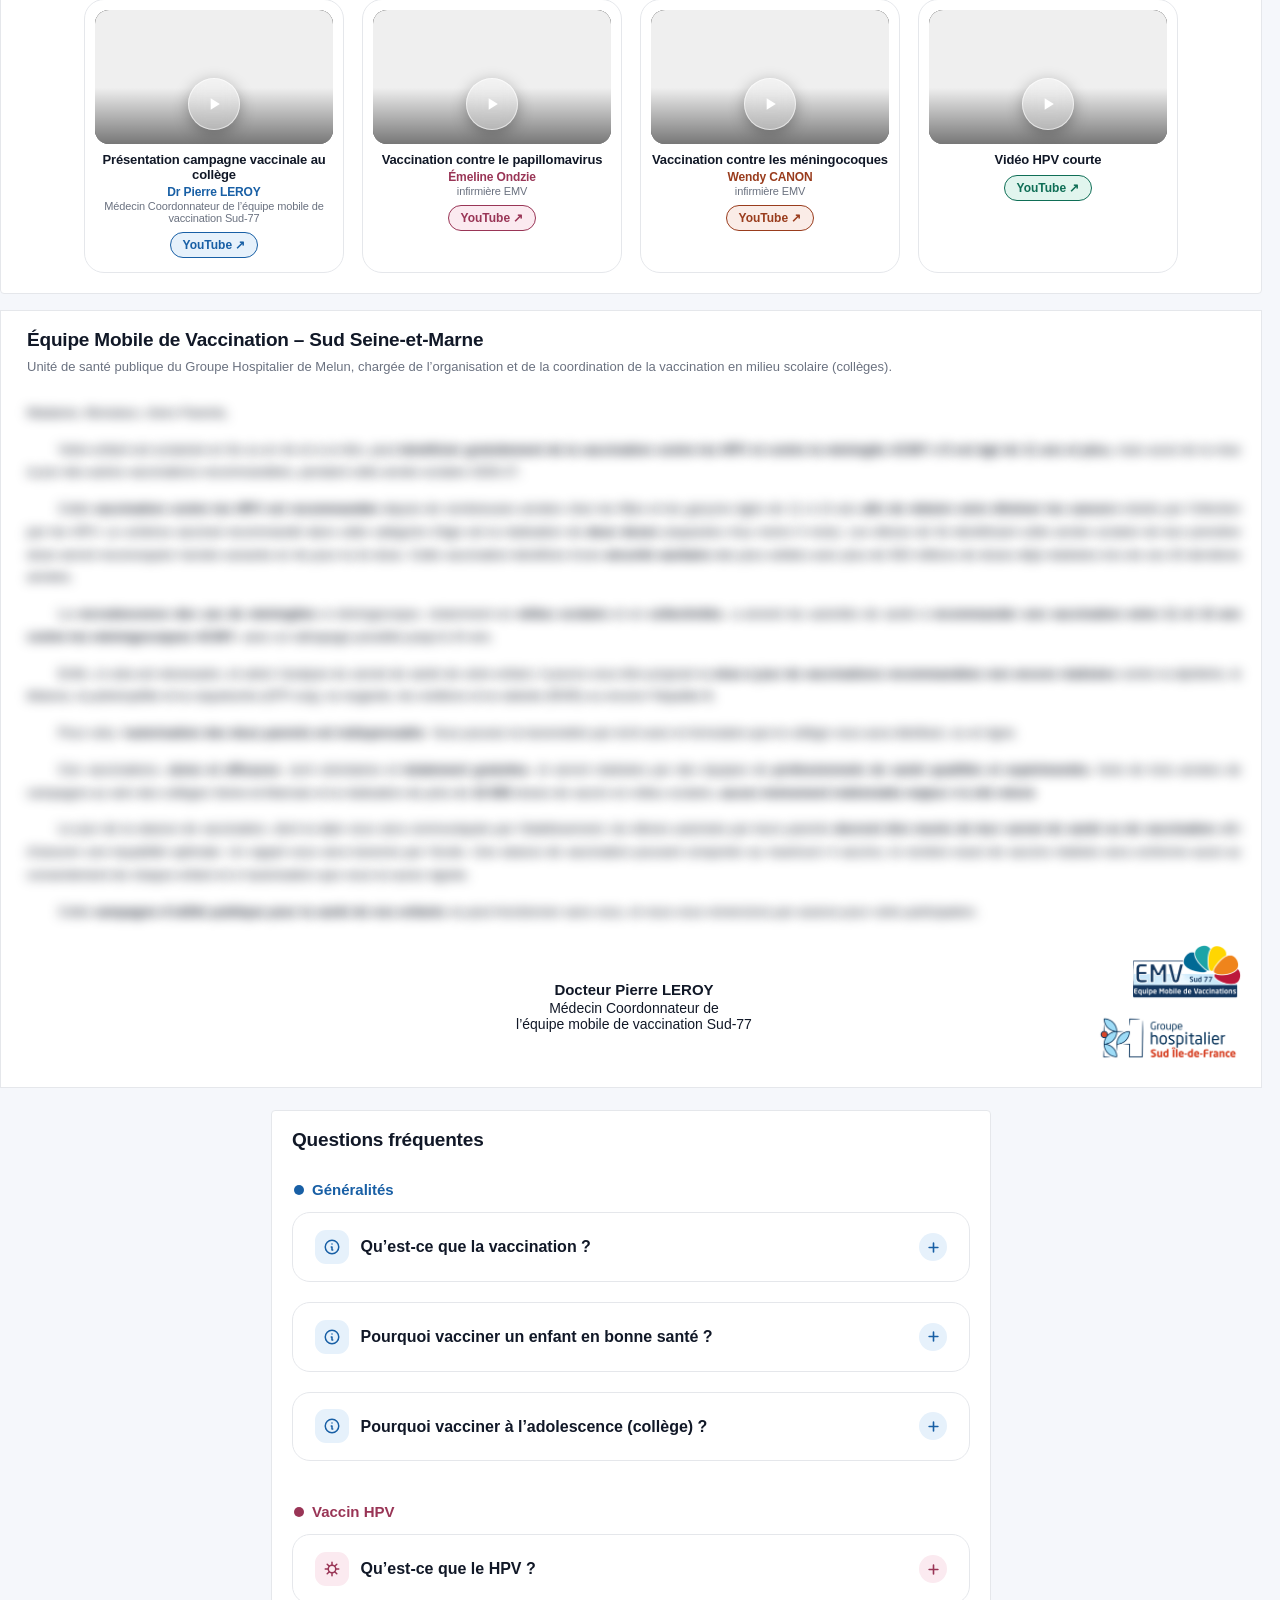
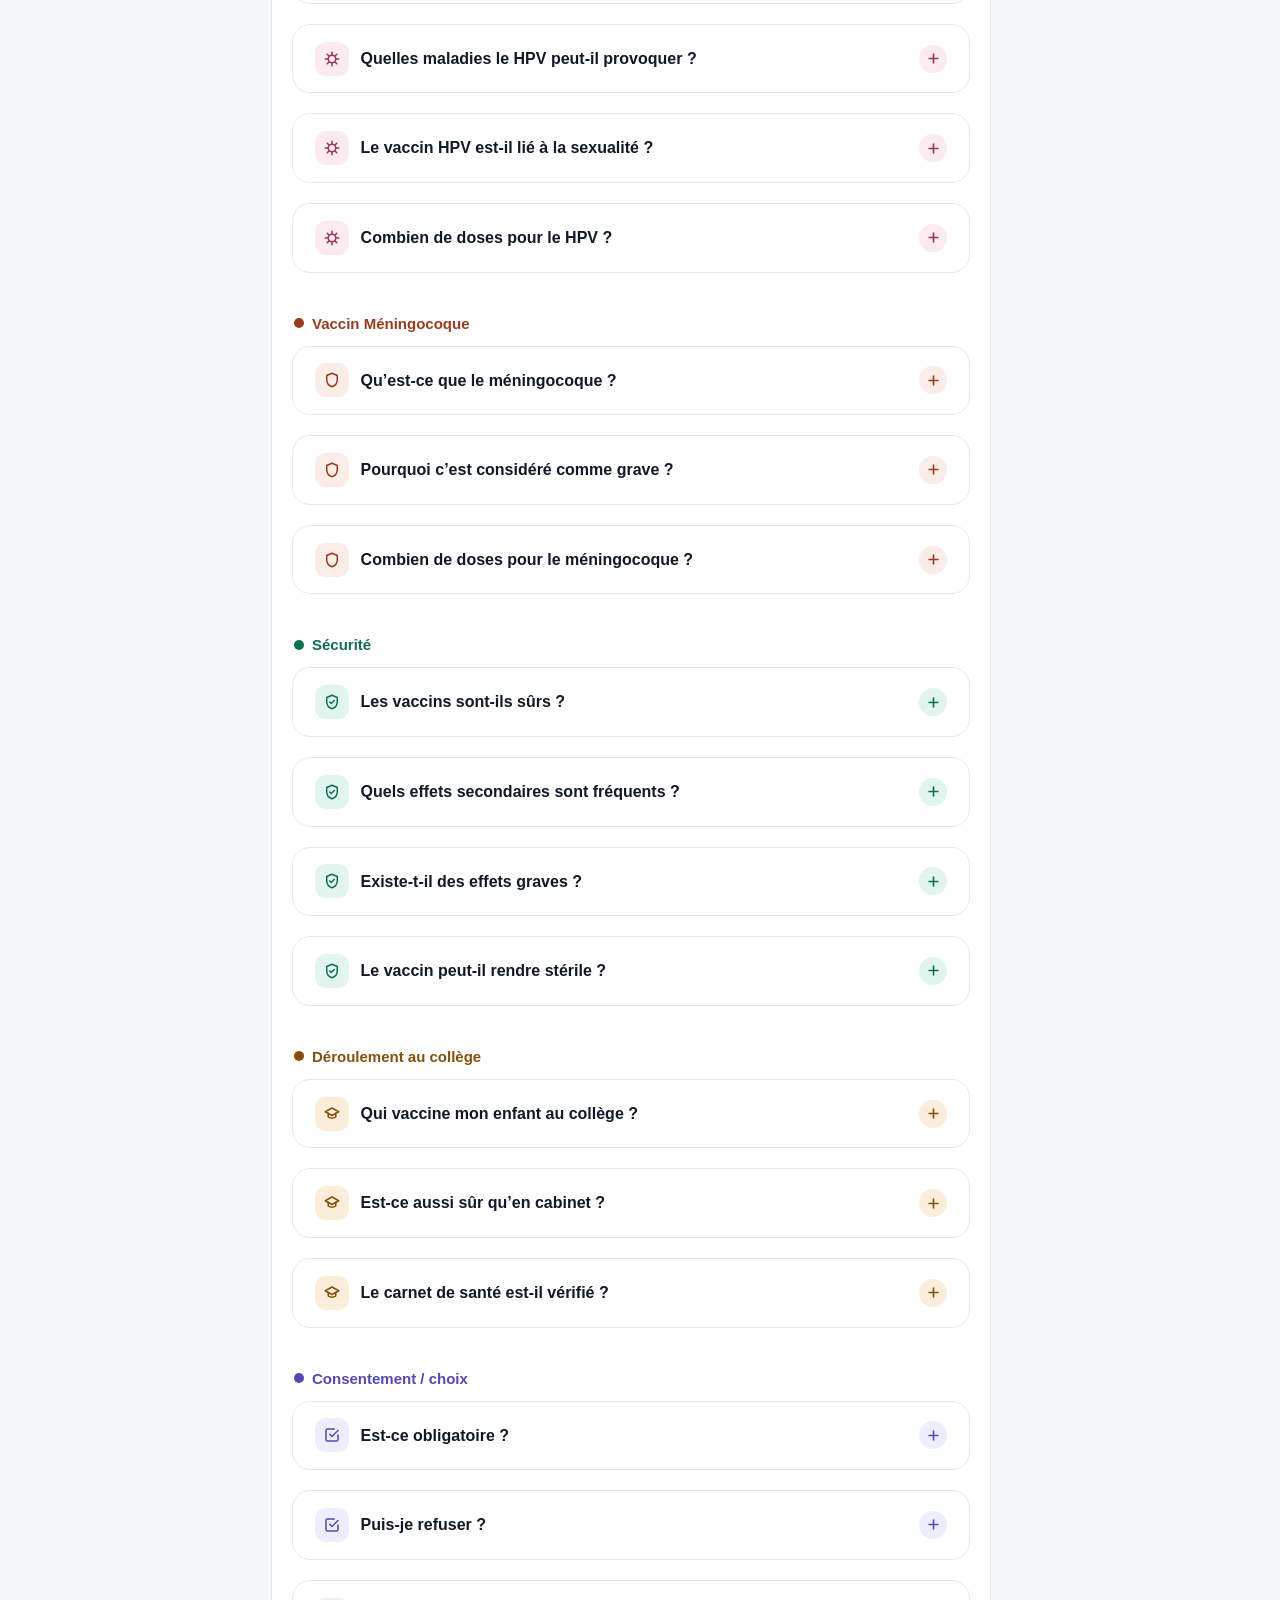
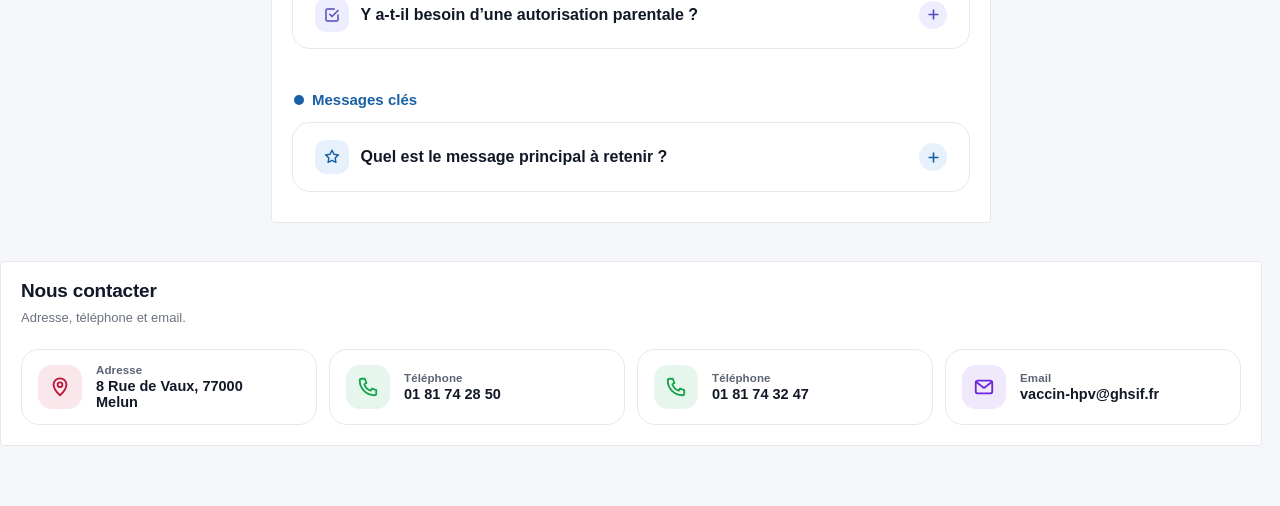
==== commit abfc2048: "maj" ====
--- a/college/index.html
+++ b/college/index.html
@@ -4,6 +4,17 @@
         <meta charset="utf-8"/>
         <meta content="width=device-width, initial-scale=1" name="viewport"/>
         <title>Vaccination collège – Île-de-France</title>
+        <meta property="og:type" content="website">
+        <meta property="og:site_name" content="Campagne de vaccination en milieu scolaire en Seine-et-Marne">
+        <meta property="og:locale" content="fr_FR">
+        <meta property="og:title" content="Vaccination collège – Île-de-France">
+        <meta property="og:description" content="Site officiel d’information de l’Équipe Mobile de Vaccination (EMV) – Campagne de vaccination en milieu scolaire (collèges) en Île-de-France. Ressources sanitaires, documents officiels et informations à destination des familles et des établissements.">
+        <meta property="og:url" content="https://vaccination-sud77.fr/college/index.html">
+        <meta property="og:image" content="https://vaccination-sud77.fr/img/partage.png">
+        <meta property="og:image:width" content="1200">
+        <meta property="og:image:height" content="630">
+        <meta property="og:image:alt" content="Logo de l’Équipe Mobile de Vaccination Sud 77">
+        <meta name="twitter:card" content="summary_large_image">
         <meta name="description" content="Site officiel d’information de l’Équipe Mobile de Vaccination (EMV) – Campagne de vaccination en milieu scolaire (collèges) en Île-de-France. Ressources sanitaires, documents officiels et informations à destination des familles et des établissements."/>
         <meta name="keywords" content="vaccination, collège, santé publique, équipe mobile de vaccination, EMV, HPV, méningite, ARS, éducation nationale"/>
         <meta name="author" content="Équipe Mobile de Vaccination – Santé publique"/>
